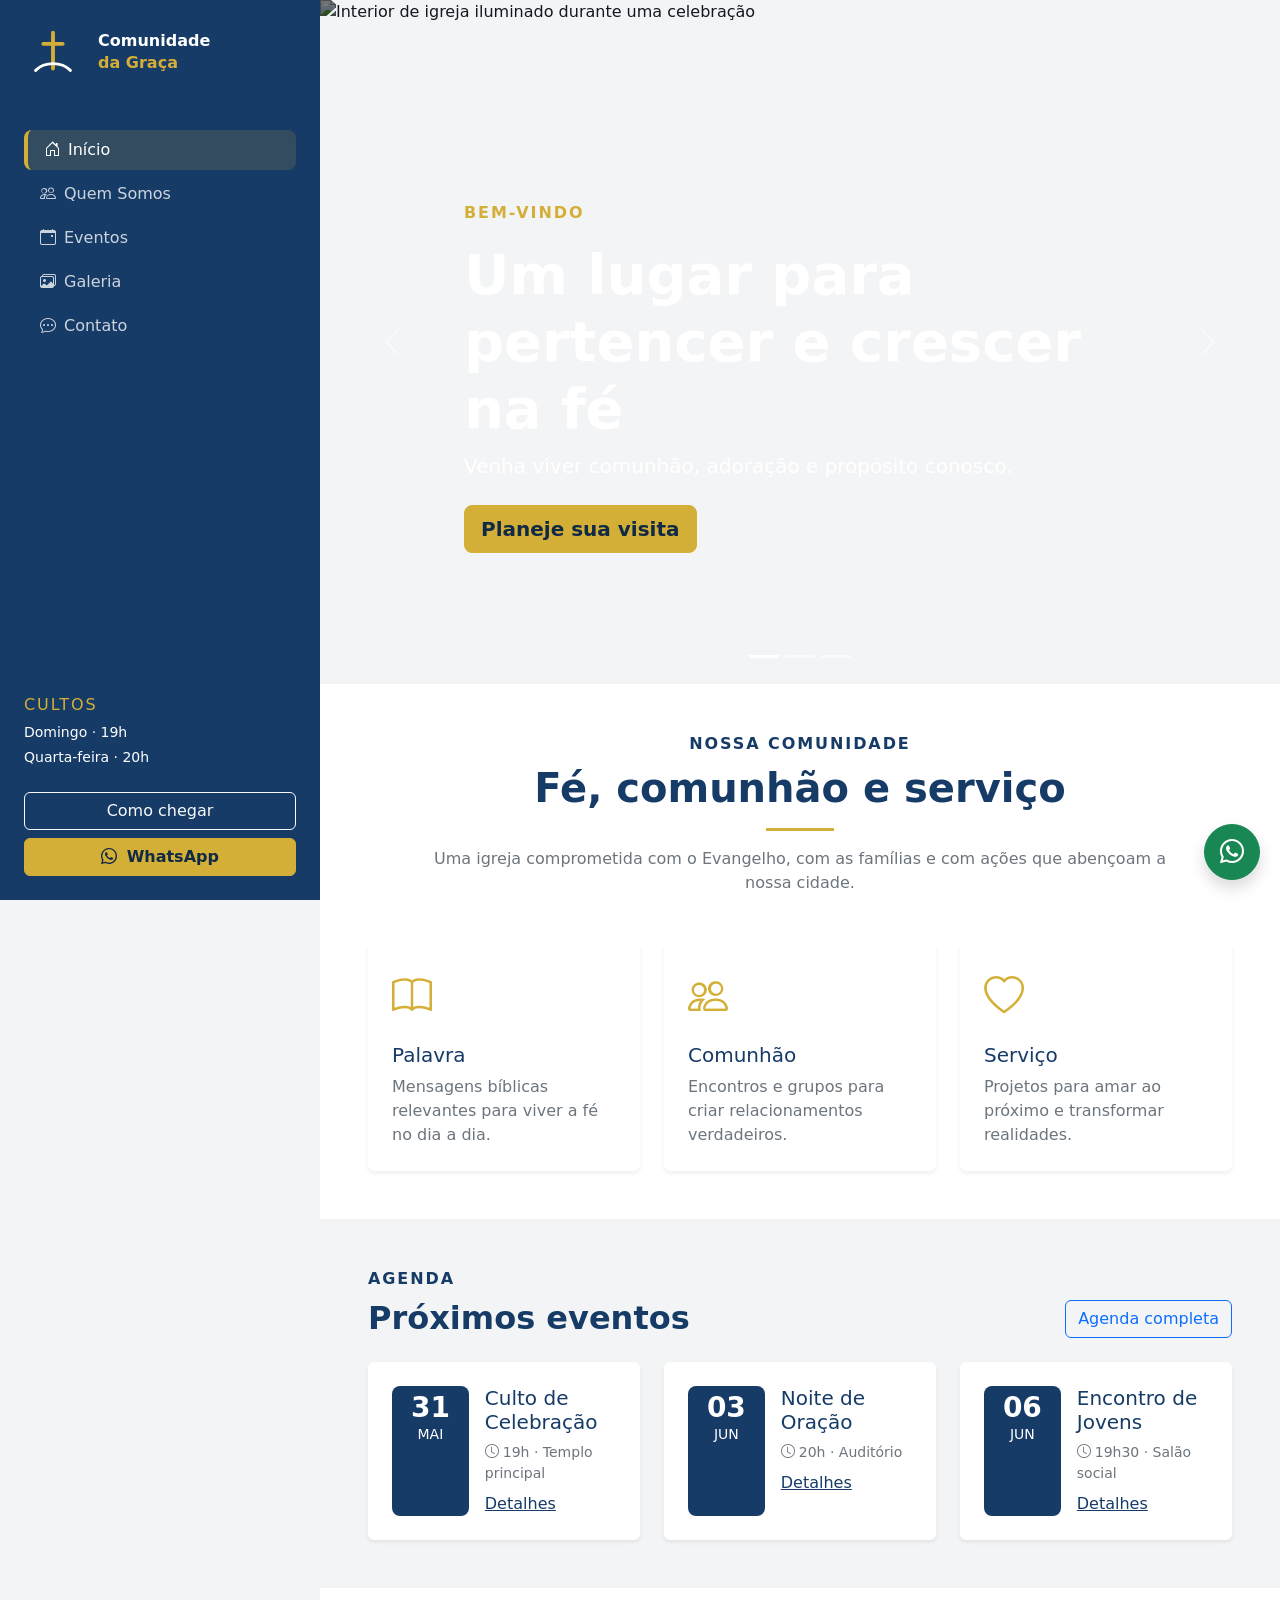
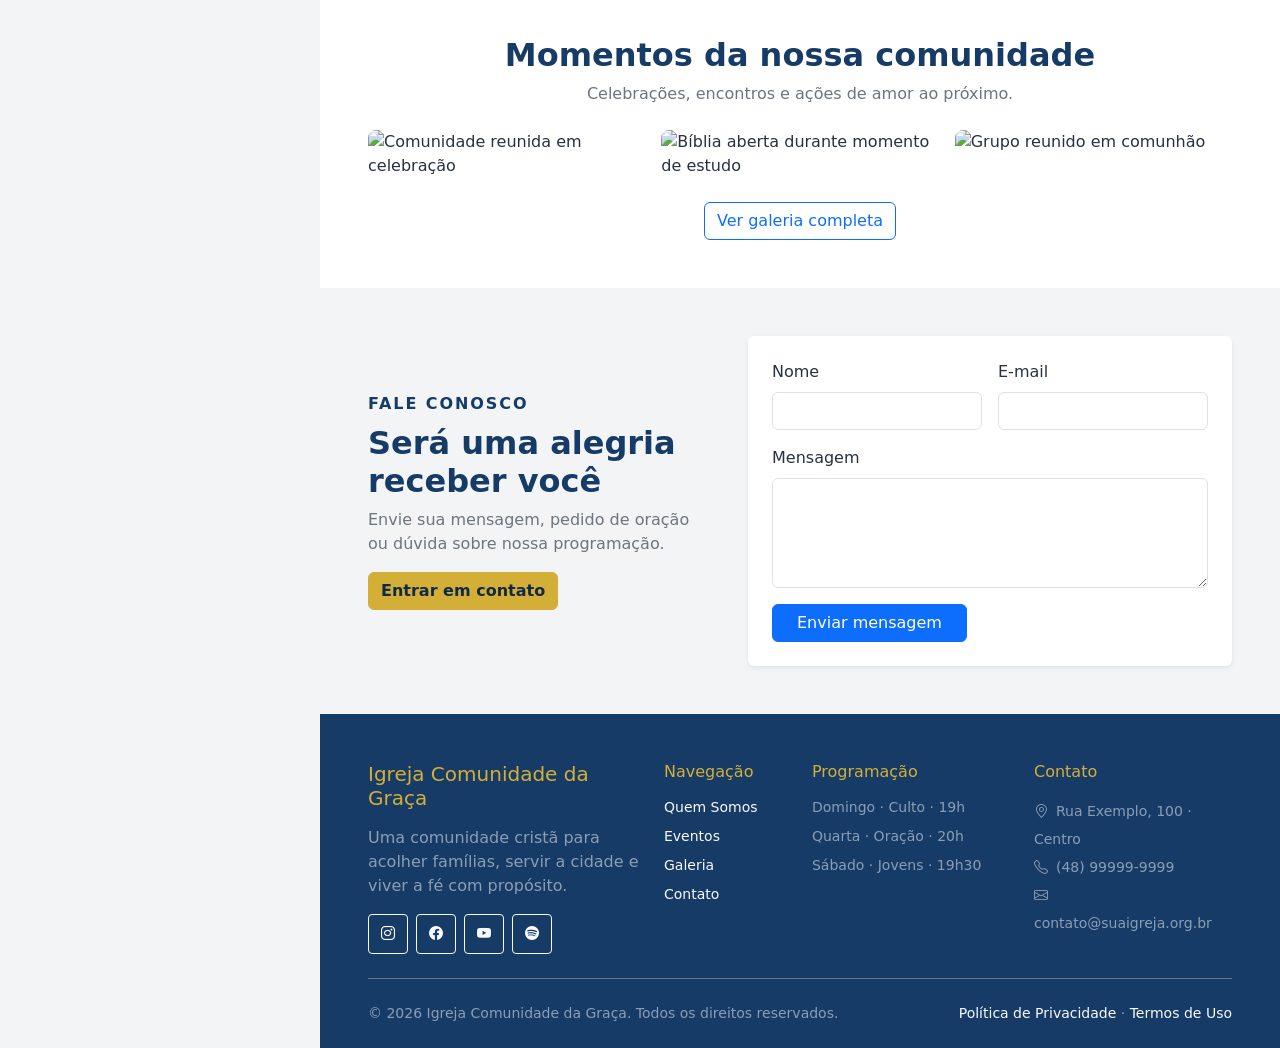
==== index.html @ 5cb47e73 "Primeira versão do site" ====
<!doctype html>
<!doctype html>

<html lang="pt-BR">
  <head>
    <meta charset="utf-8" />
    <meta content="width=device-width, initial-scale=1" name="viewport" />
    <title>
      Igreja Comunidade da Graça | Fé, comunhão e propósito em Imbituba
    </title>
    <meta
      content="Conheça a Igreja Comunidade da Graça em Imbituba: cultos, eventos, ministérios, galeria e contato. Venha fazer parte desta comunidade."
      name="description"
    />
    <meta content="index, follow, max-image-preview:large" name="robots" />
    <meta content="#163b67" name="theme-color" />
    <link href="https://www.suaigreja.org.br/" rel="canonical" />
    <link href="assets/img/logo.svg" rel="icon" type="image/svg+xml" />
    <meta content="pt_BR" property="og:locale" />
    <meta content="website" property="og:type" />
    <meta content="Igreja Comunidade da Graça" property="og:site_name" />
    <meta
      content="Igreja Comunidade da Graça | Fé, comunhão e propósito em Imbituba"
      property="og:title"
    />
    <meta
      content="Conheça a Igreja Comunidade da Graça em Imbituba: cultos, eventos, ministérios, galeria e contato. Venha fazer parte desta comunidade."
      property="og:description"
    />
    <meta content="https://www.suaigreja.org.br/" property="og:url" />
    <meta
      content="https://www.suaigreja.org.br/assets/img/og-image.jpg"
      property="og:image"
    />
    <meta content="summary_large_image" name="twitter:card" />
    <meta
      content="Igreja Comunidade da Graça | Fé, comunhão e propósito em Imbituba"
      name="twitter:title"
    />
    <meta
      content="Conheça a Igreja Comunidade da Graça em Imbituba: cultos, eventos, ministérios, galeria e contato. Venha fazer parte desta comunidade."
      name="twitter:description"
    />
    <meta
      content="https://www.suaigreja.org.br/assets/img/og-image.jpg"
      name="twitter:image"
    />
    <link
      crossorigin="anonymous"
      href="https://cdn.jsdelivr.net/npm/bootstrap@5.3.8/dist/css/bootstrap.min.css"
      integrity="sha384-sRIl4kxILFvY47J16cr9ZwB07vP4J8+LH7qKQnuqkuIAvNWLzeN8tE5YBujZqJLB"
      rel="stylesheet"
    />
    <link
      href="https://cdn.jsdelivr.net/npm/bootstrap-icons@1.13.1/font/bootstrap-icons.min.css"
      rel="stylesheet"
    />
    <link href="assets/css/styles.css" rel="stylesheet" />
    <script type="application/ld+json">
      {
        "@context": "https://schema.org",
        "@graph": [
          {
            "@type": "Church",
            "@id": "https://www.suaigreja.org.br/#church",
            "name": "Igreja Comunidade da Graça",
            "url": "https://www.suaigreja.org.br/",
            "logo": "https://www.suaigreja.org.br/assets/img/logo.svg",
            "telephone": "+55-48-99999-9999",
            "email": "contato@suaigreja.org.br",
            "address": {
              "@type": "PostalAddress",
              "streetAddress": "Rua Exemplo, 100",
              "addressLocality": "Imbituba",
              "addressRegion": "SC",
              "addressCountry": "BR"
            },
            "sameAs": [
              "https://www.instagram.com/suaigreja",
              "https://www.facebook.com/suaigreja",
              "https://www.youtube.com/@suaigreja"
            ]
          },
          {
            "@type": "Event",
            "name": "Culto de Celebração",
            "startDate": "2026-05-31T19:00:00-03:00",
            "eventAttendanceMode": "https://schema.org/OfflineEventAttendanceMode",
            "eventStatus": "https://schema.org/EventScheduled",
            "location": {
              "@type": "Place",
              "name": "Igreja Comunidade da Graça",
              "address": "Rua Exemplo, 100, Imbituba - SC"
            },
            "organizer": {
              "@id": "https://www.suaigreja.org.br/#church"
            }
          }
        ]
      }
    </script>
  </head>
  <body>
    <a
      class="visually-hidden-focusable btn btn-gold position-absolute top-0 start-0 m-2 z-3"
      href="#conteudo-principal"
      >Pular para o conteúdo</a
    >
    <header class="d-lg-none sticky-top bg-brand shadow-sm">
      <nav
        aria-label="Navegação principal mobile"
        class="navbar navbar-dark px-3"
      >
        <a
          class="navbar-brand d-flex align-items-center gap-2"
          href="index.html"
        >
          <img alt="" height="42" src="assets/img/logo.svg" width="42" />
          <span class="fs-6 fw-semibold">Igreja Comunidade da Graça</span>
        </a>
        <button
          aria-controls="menuMobile"
          aria-label="Abrir menu principal"
          class="navbar-toggler"
          data-bs-target="#menuMobile"
          data-bs-toggle="offcanvas"
          type="button"
        >
          <span class="navbar-toggler-icon"></span>
        </button>
      </nav>
      <div
        aria-labelledby="menuMobileLabel"
        class="offcanvas offcanvas-start text-bg-dark"
        id="menuMobile"
        tabindex="-1"
      >
        <header class="offcanvas-header border-bottom border-secondary">
          <h2 class="offcanvas-title fs-5" id="menuMobileLabel">
            Igreja Comunidade da Graça
          </h2>
          <button
            aria-label="Fechar menu"
            class="btn-close btn-close-white"
            data-bs-dismiss="offcanvas"
            type="button"
          ></button>
        </header>
        <nav aria-label="Menu mobile" class="offcanvas-body">
          <ul class="nav flex-column gap-1">
            <li class="nav-item">
              <a
                aria-current="page"
                class="nav-link sidebar-link rounded-3 px-3 py-2 active"
                href="index.html"
              >
                <i aria-hidden="true" class="bi bi-house-door me-2"></i>Início
              </a>
            </li>
            <li class="nav-item">
              <a
                class="nav-link sidebar-link rounded-3 px-3 py-2"
                href="quem-somos.html"
              >
                <i aria-hidden="true" class="bi bi-people me-2"></i>Quem Somos
              </a>
            </li>
            <li class="nav-item">
              <a
                class="nav-link sidebar-link rounded-3 px-3 py-2"
                href="eventos.html"
              >
                <i aria-hidden="true" class="bi bi-calendar-event me-2"></i
                >Eventos
              </a>
            </li>
            <li class="nav-item">
              <a
                class="nav-link sidebar-link rounded-3 px-3 py-2"
                href="galeria.html"
              >
                <i aria-hidden="true" class="bi bi-images me-2"></i>Galeria
              </a>
            </li>
            <li class="nav-item">
              <a
                class="nav-link sidebar-link rounded-3 px-3 py-2"
                href="contato.html"
              >
                <i aria-hidden="true" class="bi bi-chat-dots me-2"></i>Contato
              </a>
            </li>
          </ul>
          <hr class="border-secondary my-4" />
          <a class="btn btn-gold w-100" href="contato.html#pedido-oracao"
            >Pedido de oração</a
          >
        </nav>
      </div>
    </header>
    <div class="container-fluid p-0">
      <div class="row g-0">
        <aside
          aria-label="Navegação e informações da igreja"
          class="col-lg-3 d-none d-lg-flex sidebar bg-brand text-white min-vh-100 sticky-top flex-column p-4"
        >
          <a
            aria-label="Igreja Comunidade da Graça - página inicial"
            class="d-flex align-items-center gap-3 text-white text-decoration-none mb-5"
            href="index.html"
          >
            <img alt="" height="58" src="assets/img/logo.svg" width="58" />
            <span>
              <strong class="d-block lh-sm">Comunidade</strong>
              <span class="text-gold fw-semibold">da Graça</span>
            </span>
          </a>
          <nav aria-label="Navegação principal">
            <ul class="nav flex-column gap-1">
              <li class="nav-item">
                <a
                  aria-current="page"
                  class="nav-link sidebar-link rounded-3 px-3 py-2 active"
                  href="index.html"
                >
                  <i aria-hidden="true" class="bi bi-house-door me-2"></i>Início
                </a>
              </li>
              <li class="nav-item">
                <a
                  class="nav-link sidebar-link rounded-3 px-3 py-2"
                  href="quem-somos.html"
                >
                  <i aria-hidden="true" class="bi bi-people me-2"></i>Quem Somos
                </a>
              </li>
              <li class="nav-item">
                <a
                  class="nav-link sidebar-link rounded-3 px-3 py-2"
                  href="eventos.html"
                >
                  <i aria-hidden="true" class="bi bi-calendar-event me-2"></i
                  >Eventos
                </a>
              </li>
              <li class="nav-item">
                <a
                  class="nav-link sidebar-link rounded-3 px-3 py-2"
                  href="galeria.html"
                >
                  <i aria-hidden="true" class="bi bi-images me-2"></i>Galeria
                </a>
              </li>
              <li class="nav-item">
                <a
                  class="nav-link sidebar-link rounded-3 px-3 py-2"
                  href="contato.html"
                >
                  <i aria-hidden="true" class="bi bi-chat-dots me-2"></i>Contato
                </a>
              </li>
            </ul>
          </nav>
          <section aria-labelledby="cultos-aside" class="mt-auto pt-5">
            <h2
              class="fs-6 text-uppercase text-gold letter-spacing"
              id="cultos-aside"
            >
              Cultos
            </h2>
            <p class="small mb-1">Domingo · 19h</p>
            <p class="small mb-4">Quarta-feira · 20h</p>
            <a class="btn btn-outline-light w-100 mb-2" href="contato.html"
              >Como chegar</a
            >
            <a
              class="btn btn-gold w-100"
              href="https://wa.me/5548999999999"
              rel="noopener noreferrer"
              target="_blank"
            >
              <i aria-hidden="true" class="bi bi-whatsapp me-1"></i> WhatsApp
            </a>
          </section>
        </aside>
        <main
          class="col-12 col-lg-9 d-flex flex-column min-vh-100"
          id="conteudo-principal"
        >
          <section aria-label="Destaques da igreja">
            <div
              class="carousel slide carousel-fade"
              data-bs-ride="carousel"
              id="carouselInicio"
            >
              <div class="carousel-indicators">
                <button
                  aria-current="true"
                  aria-label="Mensagem de boas-vindas"
                  class="active"
                  data-bs-slide-to="0"
                  data-bs-target="#carouselInicio"
                  type="button"
                ></button>
                <button
                  aria-label="Cultos e encontros"
                  data-bs-slide-to="1"
                  data-bs-target="#carouselInicio"
                  type="button"
                ></button>
                <button
                  aria-label="Servir e participar"
                  data-bs-slide-to="2"
                  data-bs-target="#carouselInicio"
                  type="button"
                ></button>
              </div>
              <div class="carousel-inner">
                <article class="carousel-item active">
                  <img
                    alt="Interior de igreja iluminado durante uma celebração"
                    class="d-block w-100 hero-slide"
                    src="https://images.unsplash.com/photo-1507692049790-de58290a4334?auto=format&amp;fit=crop&amp;w=1700&amp;q=80"
                  />
                  <div
                    class="carousel-caption text-start top-50 translate-middle-y bottom-auto hero-caption"
                  >
                    <p
                      class="text-gold text-uppercase fw-semibold letter-spacing mb-3"
                    >
                      Bem-vindo
                    </p>
                    <h1 class="display-4 fw-bold">
                      Um lugar para pertencer e crescer na fé
                    </h1>
                    <p class="lead d-none d-sm-block">
                      Venha viver comunhão, adoração e propósito conosco.
                    </p>
                    <a class="btn btn-gold btn-lg mt-2" href="contato.html"
                      >Planeje sua visita</a
                    >
                  </div>
                </article>
                <article class="carousel-item">
                  <img
                    alt="Pessoas reunidas em momento de adoração"
                    class="d-block w-100 hero-slide"
                    src="https://images.unsplash.com/photo-1438232992991-995b7058bbb3?auto=format&amp;fit=crop&amp;w=1700&amp;q=80"
                  />
                  <div
                    class="carousel-caption text-start top-50 translate-middle-y bottom-auto hero-caption"
                  >
                    <p
                      class="text-gold text-uppercase fw-semibold letter-spacing mb-3"
                    >
                      Culto de domingo
                    </p>
                    <h2 class="display-5 fw-bold">Domingos às 19h</h2>
                    <p class="lead d-none d-sm-block">
                      Uma celebração preparada para toda a família.
                    </p>
                    <a class="btn btn-gold btn-lg mt-2" href="eventos.html"
                      >Ver programação</a
                    >
                  </div>
                </article>
                <article class="carousel-item">
                  <img
                    alt="Pessoas em comunhão ao pôr do sol"
                    class="d-block w-100 hero-slide"
                    src="https://images.unsplash.com/photo-1490730141103-6cac27aaab94?auto=format&amp;fit=crop&amp;w=1700&amp;q=80"
                  />
                  <div
                    class="carousel-caption text-start top-50 translate-middle-y bottom-auto hero-caption"
                  >
                    <p
                      class="text-gold text-uppercase fw-semibold letter-spacing mb-3"
                    >
                      Conecte-se
                    </p>
                    <h2 class="display-5 fw-bold">Há espaço para você aqui</h2>
                    <p class="lead d-none d-sm-block">
                      Conheça ministérios, grupos e formas de servir.
                    </p>
                    <a class="btn btn-gold btn-lg mt-2" href="quem-somos.html"
                      >Conheça a igreja</a
                    >
                  </div>
                </article>
              </div>
              <button
                aria-label="Slide anterior"
                class="carousel-control-prev"
                data-bs-slide="prev"
                data-bs-target="#carouselInicio"
                type="button"
              >
                <span
                  aria-hidden="true"
                  class="carousel-control-prev-icon"
                ></span>
              </button>
              <button
                aria-label="Próximo slide"
                class="carousel-control-next"
                data-bs-slide="next"
                data-bs-target="#carouselInicio"
                type="button"
              >
                <span
                  aria-hidden="true"
                  class="carousel-control-next-icon"
                ></span>
              </button>
            </div>
          </section>
          <section
            aria-labelledby="acolhimento"
            class="bg-white py-5 px-4 px-md-5"
          >
            <header class="text-center mx-auto mb-5" style="max-width: 46rem">
              <p
                class="text-uppercase text-brand fw-semibold letter-spacing mb-2"
              >
                Nossa comunidade
              </p>
              <h2 class="display-6 fw-bold text-brand" id="acolhimento">
                Fé, comunhão e serviço
              </h2>
              <span
                aria-hidden="true"
                class="gold-rule d-block mx-auto my-3"
              ></span>
              <p class="text-secondary">
                Uma igreja comprometida com o Evangelho, com as famílias e com
                ações que abençoam a nossa cidade.
              </p>
            </header>
            <div class="row g-4">
              <article class="col-md-4">
                <div class="card h-100 border-0 shadow-sm hover-lift">
                  <div class="card-body p-4">
                    <i aria-hidden="true" class="bi bi-book text-gold fs-1"></i>
                    <h3 class="h5 text-brand mt-3">Palavra</h3>
                    <p class="text-secondary mb-0">
                      Mensagens bíblicas relevantes para viver a fé no dia a
                      dia.
                    </p>
                  </div>
                </div>
              </article>
              <article class="col-md-4">
                <div class="card h-100 border-0 shadow-sm hover-lift">
                  <div class="card-body p-4">
                    <i
                      aria-hidden="true"
                      class="bi bi-people text-gold fs-1"
                    ></i>
                    <h3 class="h5 text-brand mt-3">Comunhão</h3>
                    <p class="text-secondary mb-0">
                      Encontros e grupos para criar relacionamentos verdadeiros.
                    </p>
                  </div>
                </div>
              </article>
              <article class="col-md-4">
                <div class="card h-100 border-0 shadow-sm hover-lift">
                  <div class="card-body p-4">
                    <i
                      aria-hidden="true"
                      class="bi bi-heart text-gold fs-1"
                    ></i>
                    <h3 class="h5 text-brand mt-3">Serviço</h3>
                    <p class="text-secondary mb-0">
                      Projetos para amar ao próximo e transformar realidades.
                    </p>
                  </div>
                </div>
              </article>
            </div>
          </section>
          <section
            aria-labelledby="proximos-eventos"
            class="bg-soft py-5 px-4 px-md-5"
          >
            <header
              class="d-md-flex justify-content-between align-items-end mb-4"
            >
              <section aria-labelledby="proximos-eventos">
                <p
                  class="text-uppercase text-brand fw-semibold letter-spacing mb-2"
                >
                  Agenda
                </p>
                <h2 class="fw-bold text-brand mb-0" id="proximos-eventos">
                  Próximos eventos
                </h2>
              </section>
              <a
                class="btn btn-outline-primary mt-3 mt-md-0"
                href="eventos.html"
                >Agenda completa</a
              >
            </header>
            <div class="row g-4">
              <article class="col-xl-4">
                <div class="card border-0 shadow-sm h-100">
                  <div class="card-body d-flex gap-3 p-4">
                    <time
                      class="event-date text-center rounded-3 bg-brand text-white p-2"
                      datetime="2026-05-31"
                      ><strong class="d-block fs-3 lh-1">31</strong
                      ><span class="small">MAI</span></time
                    >
                    <div>
                      <h3 class="h5 text-brand">Culto de Celebração</h3>
                      <p class="text-secondary small mb-2">
                        <i class="bi bi-clock me-1"></i>19h · Templo principal
                      </p>
                      <a class="link-primary" href="eventos.html">Detalhes</a>
                    </div>
                  </div>
                </div>
              </article>
              <article class="col-xl-4">
                <div class="card border-0 shadow-sm h-100">
                  <div class="card-body d-flex gap-3 p-4">
                    <time
                      class="event-date text-center rounded-3 bg-brand text-white p-2"
                      datetime="2026-06-03"
                      ><strong class="d-block fs-3 lh-1">03</strong
                      ><span class="small">JUN</span></time
                    >
                    <div>
                      <h3 class="h5 text-brand">Noite de Oração</h3>
                      <p class="text-secondary small mb-2">
                        <i class="bi bi-clock me-1"></i>20h · Auditório
                      </p>
                      <a class="link-primary" href="eventos.html">Detalhes</a>
                    </div>
                  </div>
                </div>
              </article>
              <article class="col-xl-4">
                <div class="card border-0 shadow-sm h-100">
                  <div class="card-body d-flex gap-3 p-4">
                    <time
                      class="event-date text-center rounded-3 bg-brand text-white p-2"
                      datetime="2026-06-06"
                      ><strong class="d-block fs-3 lh-1">06</strong
                      ><span class="small">JUN</span></time
                    >
                    <div>
                      <h3 class="h5 text-brand">Encontro de Jovens</h3>
                      <p class="text-secondary small mb-2">
                        <i class="bi bi-clock me-1"></i>19h30 · Salão social
                      </p>
                      <a class="link-primary" href="eventos.html">Detalhes</a>
                    </div>
                  </div>
                </div>
              </article>
            </div>
          </section>
          <section
            aria-labelledby="galeria-home"
            class="bg-white py-5 px-4 px-md-5"
          >
            <header class="text-center mb-4">
              <h2 class="fw-bold text-brand" id="galeria-home">
                Momentos da nossa comunidade
              </h2>
              <p class="text-secondary">
                Celebrações, encontros e ações de amor ao próximo.
              </p>
            </header>
            <div class="row g-3 mb-4">
              <figure class="col-md-4 mb-0">
                <img
                  alt="Comunidade reunida em celebração"
                  class="img-fluid rounded-3 gallery-image w-100"
                  loading="lazy"
                  src="https://images.unsplash.com/photo-1438232992991-995b7058bbb3?auto=format&amp;fit=crop&amp;w=800&amp;q=80"
                />
              </figure>
              <figure class="col-md-4 mb-0">
                <img
                  alt="Bíblia aberta durante momento de estudo"
                  class="img-fluid rounded-3 gallery-image w-100"
                  loading="lazy"
                  src="https://images.unsplash.com/photo-1504052434569-70ad5836ab65?auto=format&amp;fit=crop&amp;w=800&amp;q=80"
                />
              </figure>
              <figure class="col-md-4 mb-0">
                <img
                  alt="Grupo reunido em comunhão"
                  class="img-fluid rounded-3 gallery-image w-100"
                  loading="lazy"
                  src="https://images.unsplash.com/photo-1529070538774-1843cb3265df?auto=format&amp;fit=crop&amp;w=800&amp;q=80"
                />
              </figure>
            </div>
            <p class="text-center mb-0">
              <a class="btn btn-outline-primary" href="galeria.html"
                >Ver galeria completa</a
              >
            </p>
          </section>
          <section
            aria-labelledby="contato-home"
            class="bg-soft py-5 px-4 px-md-5"
          >
            <div class="row align-items-center g-5">
              <div class="col-lg-5">
                <p
                  class="text-uppercase text-brand fw-semibold letter-spacing mb-2"
                >
                  Fale conosco
                </p>
                <h2 class="fw-bold text-brand" id="contato-home">
                  Será uma alegria receber você
                </h2>
                <p class="text-secondary">
                  Envie sua mensagem, pedido de oração ou dúvida sobre nossa
                  programação.
                </p>
                <a class="btn btn-gold" href="contato.html"
                  >Entrar em contato</a
                >
              </div>
              <div class="col-lg-7">
                <form
                  action="#"
                  aria-label="Formulário rápido de contato"
                  class="card border-0 shadow-sm p-4 needs-validation"
                  method="post"
                  novalidate=""
                >
                  <div class="row g-3">
                    <p class="col-md-6 mb-0">
                      <label class="form-label" for="nome-home">Nome</label
                      ><input
                        class="form-control"
                        id="nome-home"
                        name="nome"
                        required=""
                        type="text"
                      /><span class="invalid-feedback">Informe seu nome.</span>
                    </p>
                    <p class="col-md-6 mb-0">
                      <label class="form-label" for="email-home">E-mail</label
                      ><input
                        class="form-control"
                        id="email-home"
                        name="email"
                        required=""
                        type="email"
                      /><span class="invalid-feedback"
                        >Informe um e-mail válido.</span
                      >
                    </p>
                    <p class="col-12 mb-0">
                      <label class="form-label" for="mensagem-home"
                        >Mensagem</label
                      ><textarea
                        class="form-control"
                        id="mensagem-home"
                        name="mensagem"
                        required=""
                        rows="4"
                      ></textarea
                      ><span class="invalid-feedback"
                        >Escreva sua mensagem.</span
                      >
                    </p>
                    <p class="col-12 mb-0">
                      <button class="btn btn-primary px-4" type="submit">
                        Enviar mensagem
                      </button>
                    </p>
                  </div>
                </form>
              </div>
            </div>
          </section>
          <footer class="bg-brand text-white pt-5 pb-4 mt-auto">
            <div
              aria-label="Rodapé institucional"
              class="container-fluid px-4 px-md-5"
            >
              <div class="row g-4 pb-4">
                <div aria-labelledby="footer-brand" class="col-md-6 col-xl-4">
                  <h2 class="h5 text-gold mb-3" id="footer-brand">
                    Igreja Comunidade da Graça
                  </h2>
                  <p class="text-white-50">
                    Uma comunidade cristã para acolher famílias, servir a cidade
                    e viver a fé com propósito.
                  </p>
                  <nav aria-label="Redes sociais" class="d-flex gap-2">
                    <a
                      aria-label="Instagram"
                      class="btn btn-outline-light btn-sm social-link"
                      href="#"
                      ><i class="bi bi-instagram"></i
                    ></a>
                    <a
                      aria-label="Facebook"
                      class="btn btn-outline-light btn-sm social-link"
                      href="#"
                      ><i class="bi bi-facebook"></i
                    ></a>
                    <a
                      aria-label="YouTube"
                      class="btn btn-outline-light btn-sm social-link"
                      href="#"
                      ><i class="bi bi-youtube"></i
                    ></a>
                    <a
                      aria-label="Spotify"
                      class="btn btn-outline-light btn-sm social-link"
                      href="#"
                      ><i class="bi bi-spotify"></i
                    ></a>
                  </nav>
                </div>
                <nav
                  aria-labelledby="footer-links"
                  class="col-6 col-md-3 col-xl-2"
                >
                  <h2 class="h6 text-gold mb-3" id="footer-links">Navegação</h2>
                  <ul class="list-unstyled small d-grid gap-2">
                    <li>
                      <a
                        class="link-light link-opacity-75-hover text-decoration-none"
                        href="quem-somos.html"
                        >Quem Somos</a
                      >
                    </li>
                    <li>
                      <a
                        class="link-light link-opacity-75-hover text-decoration-none"
                        href="eventos.html"
                        >Eventos</a
                      >
                    </li>
                    <li>
                      <a
                        class="link-light link-opacity-75-hover text-decoration-none"
                        href="galeria.html"
                        >Galeria</a
                      >
                    </li>
                    <li>
                      <a
                        class="link-light link-opacity-75-hover text-decoration-none"
                        href="contato.html"
                        >Contato</a
                      >
                    </li>
                  </ul>
                </nav>
                <div
                  aria-labelledby="footer-cultos"
                  class="col-6 col-md-3 col-xl-3"
                >
                  <h2 class="h6 text-gold mb-3" id="footer-cultos">
                    Programação
                  </h2>
                  <ul class="list-unstyled text-white-50 small d-grid gap-2">
                    <li>Domingo · Culto · 19h</li>
                    <li>Quarta · Oração · 20h</li>
                    <li>Sábado · Jovens · 19h30</li>
                  </ul>
                </div>
                <div aria-labelledby="footer-contact" class="col-xl-3">
                  <h2 class="h6 text-gold mb-3" id="footer-contact">Contato</h2>
                  <address class="text-white-50 small lh-lg mb-3">
                    <i aria-hidden="true" class="bi bi-geo-alt me-2"></i>Rua
                    Exemplo, 100 · Centro<br />
                    <i aria-hidden="true" class="bi bi-telephone me-2"></i>(48)
                    99999-9999<br />
                    <i aria-hidden="true" class="bi bi-envelope me-2"></i
                    >contato@suaigreja.org.br
                  </address>
                </div>
              </div>
              <div
                class="border-top border-secondary pt-4 d-md-flex justify-content-between align-items-center small text-white-50"
              >
                <p class="mb-2 mb-md-0">
                  © <span data-current-year=""></span> Igreja Comunidade da
                  Graça. Todos os direitos reservados.
                </p>
                <p class="mb-0">
                  <a
                    class="link-light link-opacity-75-hover text-decoration-none"
                    href="#"
                    >Política de Privacidade</a
                  >
                  ·
                  <a
                    class="link-light link-opacity-75-hover text-decoration-none"
                    href="#"
                    >Termos de Uso</a
                  >
                </p>
              </div>
            </div>
          </footer>
          <a
            aria-label="Falar conosco pelo WhatsApp"
            class="btn btn-success rounded-circle whatsapp-float shadow d-flex align-items-center justify-content-center"
            href="https://wa.me/5548999999999?text=Olá%2C%20gostaria%20de%20conhecer%20a%20igreja."
            rel="noopener noreferrer"
            target="_blank"
          >
            <i aria-hidden="true" class="bi bi-whatsapp fs-4"></i>
          </a>
        </main>
      </div>
    </div>
    <script
      crossorigin="anonymous"
      integrity="sha384-FKyoEForCGlyvwx9Hj09JcYn3nv7wiPVlz7YYwJrWVcXK/BmnVDxM+D2scQbITxI"
      src="https://cdn.jsdelivr.net/npm/bootstrap@5.3.8/dist/js/bootstrap.bundle.min.js"
    ></script>
    <script src="assets/js/main.js"></script>
  </body>
</html>
---- assets/css/styles.css ----
/* Tema visual: somente complementos necessários ao Design System do Bootstrap */
:root {
  --brand-blue: #163b67;
  --brand-blue-dark: #102945;
  --brand-gold: #d4af37;
  --brand-gold-dark: #b79322;
  --brand-gray: #f3f4f6;
  --bs-primary: var(--brand-blue);
  --bs-primary-rgb: 22, 59, 103;
  --bs-warning: var(--brand-gold);
  --bs-warning-rgb: 212, 175, 55;
  --bs-body-color: #273142;
  --bs-body-bg: #fff;
}

body { background-color: var(--brand-gray); }
.bg-brand { background-color: var(--brand-blue) !important; }
.bg-soft { background-color: var(--brand-gray); }
.text-brand { color: var(--brand-blue) !important; }
.text-gold { color: var(--brand-gold) !important; }
.border-gold { border-color: var(--brand-gold) !important; }
.letter-spacing { letter-spacing: .12em; }

.btn-gold {
  --bs-btn-color: var(--brand-blue-dark);
  --bs-btn-bg: var(--brand-gold);
  --bs-btn-border-color: var(--brand-gold);
  --bs-btn-hover-color: #fff;
  --bs-btn-hover-bg: var(--brand-gold-dark);
  --bs-btn-hover-border-color: var(--brand-gold-dark);
  --bs-btn-active-bg: var(--brand-gold-dark);
  --bs-btn-active-border-color: var(--brand-gold-dark);
  font-weight: 600;
}

.sidebar { height: 100vh; overflow-y: auto; }
.sidebar-link { color: rgba(255,255,255,.78); transition: background-color .2s ease, color .2s ease; }
.sidebar-link:hover, .sidebar-link:focus, .sidebar-link.active {
  background-color: rgba(212,175,55,.15);
  color: #fff;
}
.sidebar-link.active { border-left: .25rem solid var(--brand-gold); }

.hero-slide { min-height: min(76vh, 720px); object-fit: cover; filter: brightness(.48); }
.hero-caption { max-width: 46rem; }
.gold-rule { width: 4.25rem; height: .2rem; background-color: var(--brand-gold); }
.page-hero {
  background: linear-gradient(100deg, rgba(16,41,69,.97), rgba(22,59,103,.84)),
    url("https://images.unsplash.com/photo-1507692049790-de58290a4334?auto=format&fit=crop&w=1600&q=80") center/cover;
}
.event-date { min-width: 4.8rem; }
.gallery-image { height: 16rem; object-fit: cover; }
.object-cover { object-fit: cover; }
.hover-lift { transition: transform .2s ease, box-shadow .2s ease; }
.hover-lift:hover { transform: translateY(-.2rem); box-shadow: var(--bs-box-shadow-lg) !important; }
.social-link { width: 2.5rem; height: 2.5rem; display: inline-flex; align-items: center; justify-content: center; }
.whatsapp-float {
  position: fixed;
  right: 1.25rem;
  bottom: 1.25rem;
  width: 3.5rem;
  height: 3.5rem;
  z-index: 1040;
}
.form-control:focus, .form-select:focus {
  border-color: var(--brand-gold);
  box-shadow: 0 0 0 .25rem rgba(212,175,55,.2);
}
@media (min-width: 992px) {
  .content-rounded { border-top-left-radius: 1.5rem; }
}


/* Galeria por eventos e lightbox */
.gallery-trigger {
  background: var(--brand-blue-dark);
  cursor: zoom-in;
}
.gallery-trigger img {
  transition: transform .45s ease, opacity .3s ease;
}
.gallery-trigger:hover img,
.gallery-trigger:focus-visible img {
  transform: scale(1.045);
  opacity: .88;
}
.gallery-trigger:focus-visible {
  outline: .2rem solid var(--brand-gold);
  outline-offset: .18rem;
}
.gallery-feature img { height: 32rem; object-fit: cover; }
.gallery-thumb { min-height: 15.45rem; object-fit: cover; }
.gallery-wide-thumb { min-height: 15.45rem; object-fit: cover; }
.gallery-overlay {
  position: absolute;
  inset: 0;
  background: linear-gradient(0deg, rgba(16, 41, 69, .82), transparent 46%);
}
.gallery-zoom {
  align-items: center;
  background-color: rgba(16, 41, 69, .7);
  border: 1px solid rgba(255, 255, 255, .35);
  border-radius: 50rem;
  bottom: 1rem;
  color: #fff;
  display: inline-flex;
  height: 2.6rem;
  justify-content: center;
  opacity: 0;
  position: absolute;
  right: 1rem;
  transition: opacity .25s ease;
  width: 2.6rem;
}
.gallery-trigger:hover .gallery-zoom,
.gallery-trigger:focus-visible .gallery-zoom { opacity: 1; }
.album-photo img { height: 17rem; object-fit: cover; }
.gallery-modal .modal-content { min-height: min(86vh, 54rem); }
.gallery-lightbox-image {
  max-height: calc(86vh - 10rem);
  max-width: 100%;
  object-fit: contain;
}
.gallery-nav {
  background-color: rgba(255, 255, 255, .12);
  border: 1px solid rgba(255, 255, 255, .22);
  border-radius: 50%;
  color: #fff;
  font-size: 1.35rem;
  height: 3.25rem;
  position: absolute;
  top: 50%;
  transform: translateY(-50%);
  width: 3.25rem;
  z-index: 2;
}
.gallery-nav:hover,
.gallery-nav:focus { background-color: var(--brand-gold); color: var(--brand-blue-dark); }
.gallery-nav-prev { left: 1rem; }
.gallery-nav-next { right: 1rem; }

@media (max-width: 991.98px) {
  .gallery-feature img { height: 23rem; }
  .gallery-thumb,
  .gallery-wide-thumb { min-height: 12rem; height: 12rem !important; }
}
@media (max-width: 575.98px) {
  .gallery-feature img { height: 19rem; }
  .album-photo img { height: 14rem; }
  .gallery-nav { height: 2.75rem; width: 2.75rem; }
  .gallery-nav-prev { left: .5rem; }
  .gallery-nav-next { right: .5rem; }
}
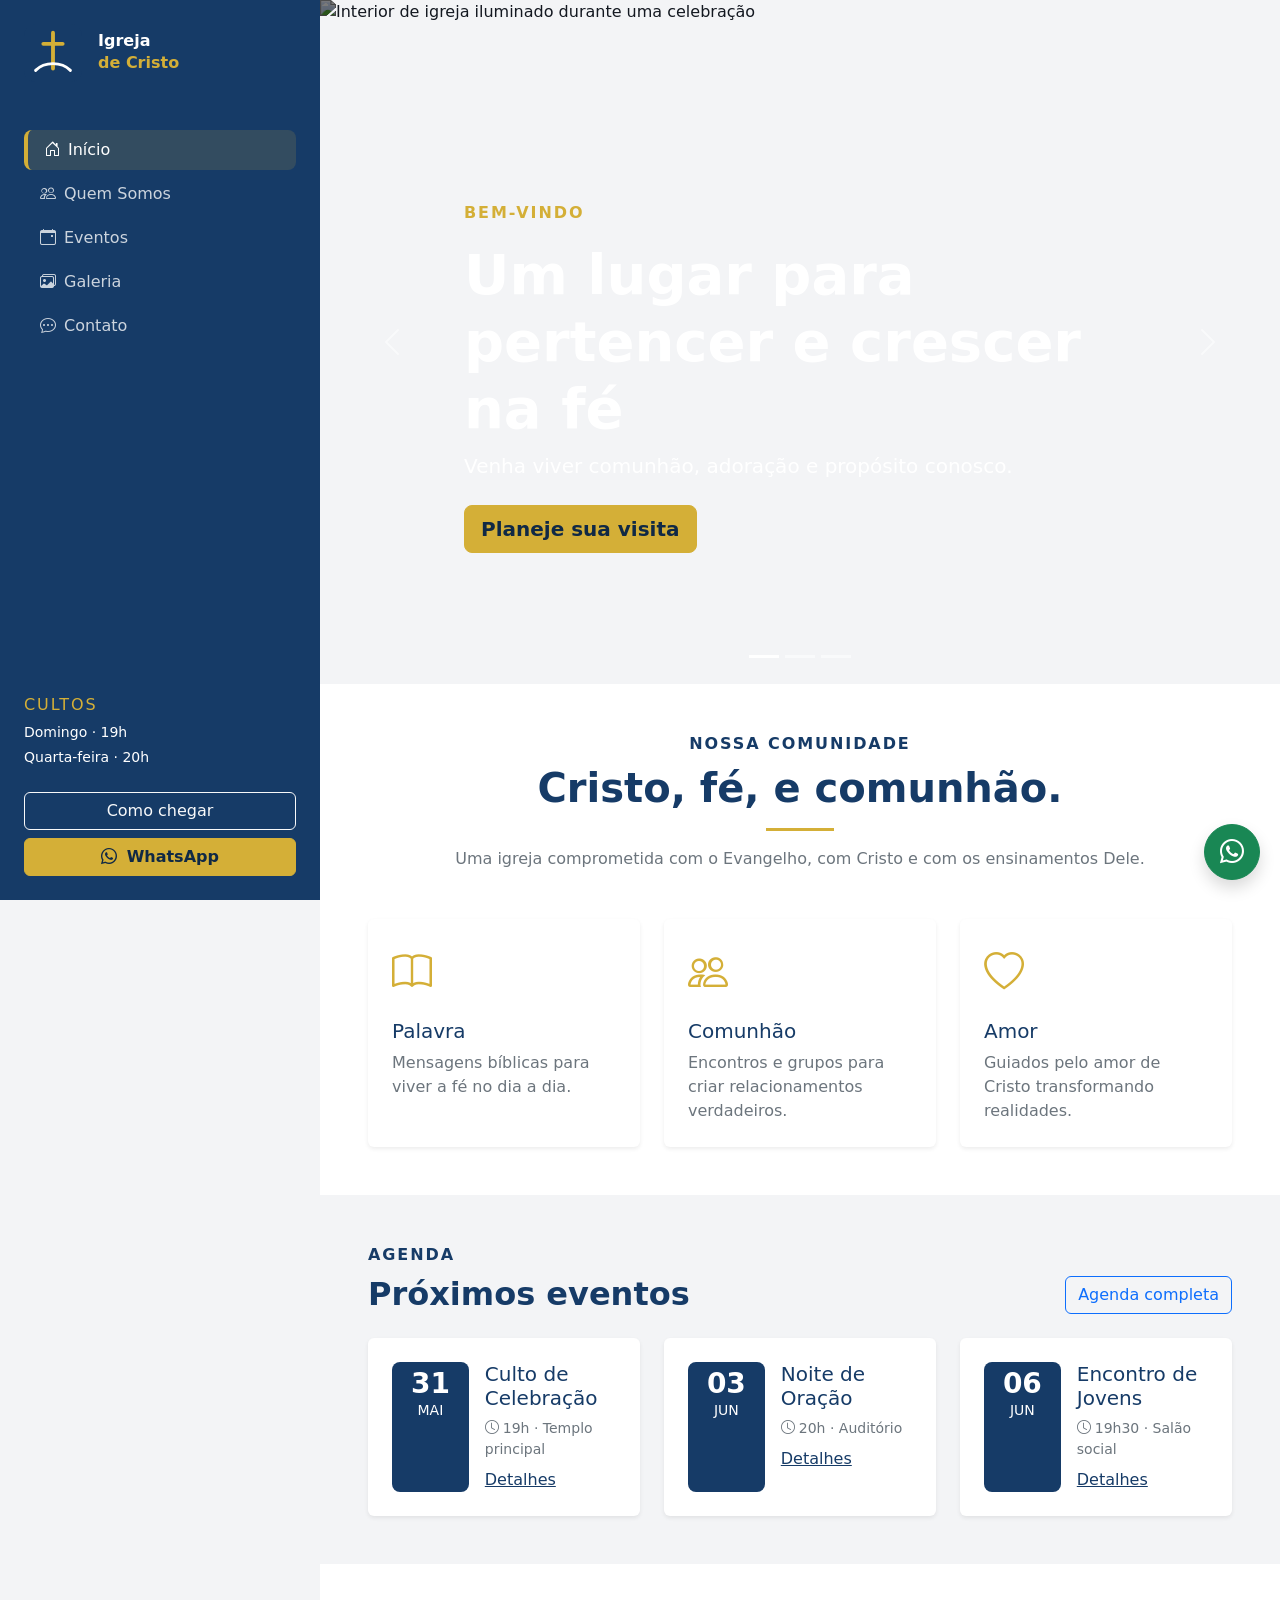
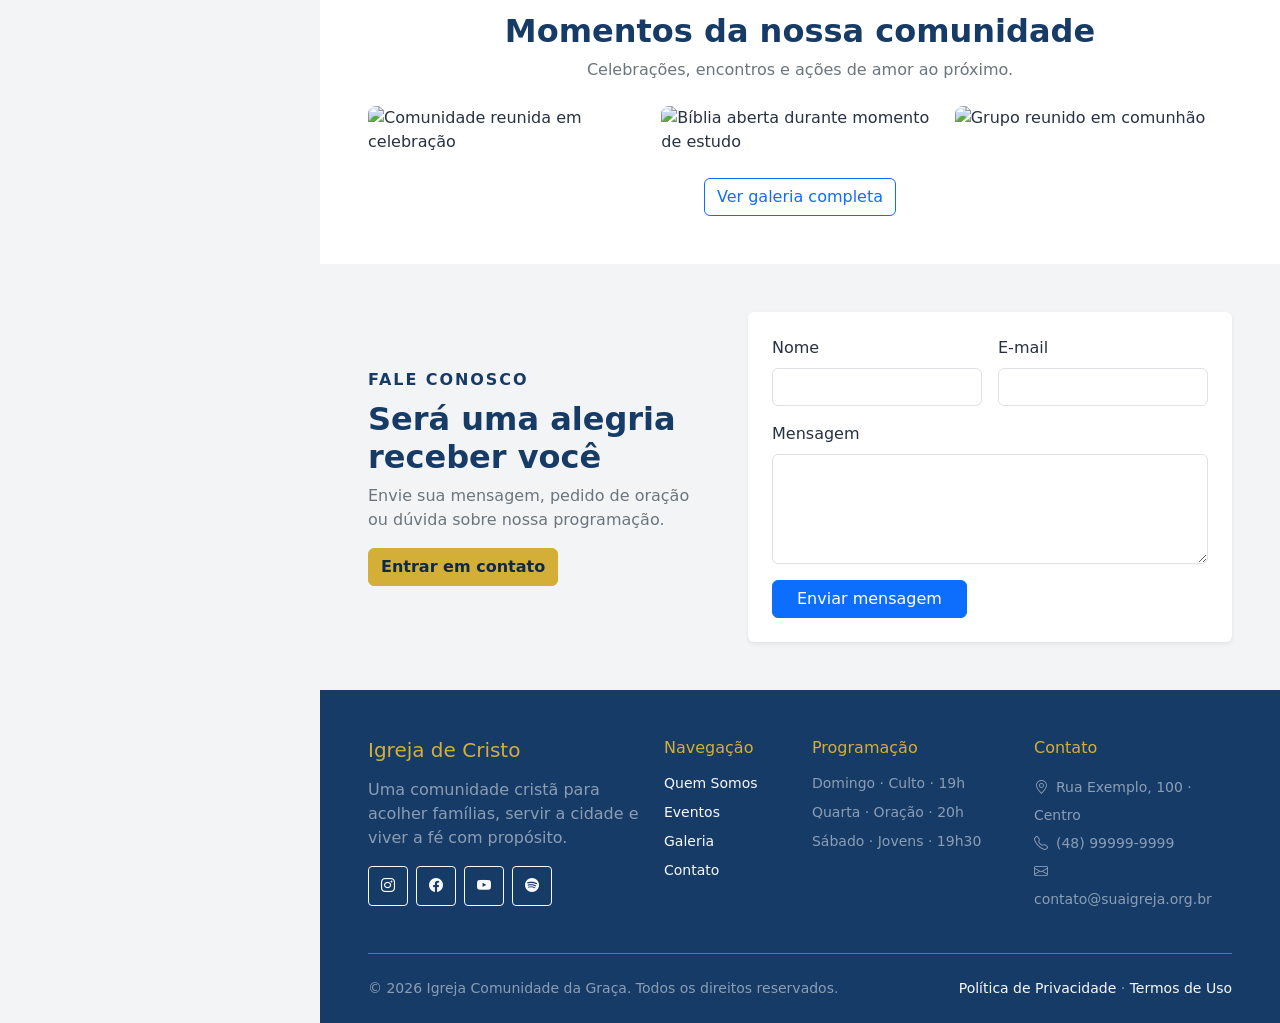
==== commit 3011eda5: "Atualização de conteúdo" ====
--- a/index.html
+++ b/index.html
@@ -5,11 +5,9 @@
   <head>
     <meta charset="utf-8" />
     <meta content="width=device-width, initial-scale=1" name="viewport" />
-    <title>
-      Igreja Comunidade da Graça | Fé, comunhão e propósito em Imbituba
-    </title>
+    <title>Igreja de Cristo</title>
     <meta
-      content="Conheça a Igreja Comunidade da Graça em Imbituba: cultos, eventos, ministérios, galeria e contato. Venha fazer parte desta comunidade."
+      content="Conheça a Igreja de Cristo em Imbituba: cultos, eventos, ministérios, galeria e contato. Venha fazer parte desta comunidade."
       name="description"
     />
     <meta content="index, follow, max-image-preview:large" name="robots" />
@@ -18,13 +16,13 @@
     <link href="assets/img/logo.svg" rel="icon" type="image/svg+xml" />
     <meta content="pt_BR" property="og:locale" />
     <meta content="website" property="og:type" />
-    <meta content="Igreja Comunidade da Graça" property="og:site_name" />
+    <meta content="Igreja de Cristo" property="og:site_name" />
     <meta
-      content="Igreja Comunidade da Graça | Fé, comunhão e propósito em Imbituba"
+      content="Igreja de Cristo | Fé, comunhão e propósito em Imbituba"
       property="og:title"
     />
     <meta
-      content="Conheça a Igreja Comunidade da Graça em Imbituba: cultos, eventos, ministérios, galeria e contato. Venha fazer parte desta comunidade."
+      content="Conheça a Igreja de Cristo em Imbituba: cultos, eventos, ministérios, galeria e contato. Venha fazer parte desta comunidade."
       property="og:description"
     />
     <meta content="https://www.suaigreja.org.br/" property="og:url" />
@@ -34,11 +32,11 @@
     />
     <meta content="summary_large_image" name="twitter:card" />
     <meta
-      content="Igreja Comunidade da Graça | Fé, comunhão e propósito em Imbituba"
+      content="Igreja de Cristo | Fé, comunhão e propósito em Imbituba"
       name="twitter:title"
     />
     <meta
-      content="Conheça a Igreja Comunidade da Graça em Imbituba: cultos, eventos, ministérios, galeria e contato. Venha fazer parte desta comunidade."
+      content="Conheça a Igreja de Cristo em Imbituba: cultos, eventos, ministérios, galeria e contato. Venha fazer parte desta comunidade."
       name="twitter:description"
     />
     <meta
@@ -63,7 +61,7 @@
           {
             "@type": "Church",
             "@id": "https://www.suaigreja.org.br/#church",
-            "name": "Igreja Comunidade da Graça",
+            "name": "Igreja de Cristo",
             "url": "https://www.suaigreja.org.br/",
             "logo": "https://www.suaigreja.org.br/assets/img/logo.svg",
             "telephone": "+55-48-99999-9999",
@@ -89,7 +87,7 @@
             "eventStatus": "https://schema.org/EventScheduled",
             "location": {
               "@type": "Place",
-              "name": "Igreja Comunidade da Graça",
+              "name": "Igreja de Cristo",
               "address": "Rua Exemplo, 100, Imbituba - SC"
             },
             "organizer": {
@@ -116,7 +114,7 @@
           href="index.html"
         >
           <img alt="" height="42" src="assets/img/logo.svg" width="42" />
-          <span class="fs-6 fw-semibold">Igreja Comunidade da Graça</span>
+          <span class="fs-6 fw-semibold">Igreja de Cristo</span>
         </a>
         <button
           aria-controls="menuMobile"
@@ -137,7 +135,7 @@
       >
         <header class="offcanvas-header border-bottom border-secondary">
           <h2 class="offcanvas-title fs-5" id="menuMobileLabel">
-            Igreja Comunidade da Graça
+            Igreja de Cristo
           </h2>
           <button
             aria-label="Fechar menu"
@@ -205,14 +203,14 @@
           class="col-lg-3 d-none d-lg-flex sidebar bg-brand text-white min-vh-100 sticky-top flex-column p-4"
         >
           <a
-            aria-label="Igreja Comunidade da Graça - página inicial"
+            aria-label="Igreja de Cristo - página inicial"
             class="d-flex align-items-center gap-3 text-white text-decoration-none mb-5"
             href="index.html"
           >
             <img alt="" height="58" src="assets/img/logo.svg" width="58" />
             <span>
-              <strong class="d-block lh-sm">Comunidade</strong>
-              <span class="text-gold fw-semibold">da Graça</span>
+              <strong class="d-block lh-sm">Igreja</strong>
+              <span class="text-gold fw-semibold">de Cristo</span>
             </span>
           </a>
           <nav aria-label="Navegação principal">
@@ -425,15 +423,15 @@
                 Nossa comunidade
               </p>
               <h2 class="display-6 fw-bold text-brand" id="acolhimento">
-                Fé, comunhão e serviço
+                Cristo, fé, e comunhão.
               </h2>
               <span
                 aria-hidden="true"
                 class="gold-rule d-block mx-auto my-3"
               ></span>
               <p class="text-secondary">
-                Uma igreja comprometida com o Evangelho, com as famílias e com
-                ações que abençoam a nossa cidade.
+                Uma igreja comprometida com o Evangelho, com Cristo e com os
+                ensinamentos Dele.
               </p>
             </header>
             <div class="row g-4">
@@ -443,8 +441,7 @@
                     <i aria-hidden="true" class="bi bi-book text-gold fs-1"></i>
                     <h3 class="h5 text-brand mt-3">Palavra</h3>
                     <p class="text-secondary mb-0">
-                      Mensagens bíblicas relevantes para viver a fé no dia a
-                      dia.
+                      Mensagens bíblicas para viver a fé no dia a dia.
                     </p>
                   </div>
                 </div>
@@ -470,9 +467,9 @@
                       aria-hidden="true"
                       class="bi bi-heart text-gold fs-1"
                     ></i>
-                    <h3 class="h5 text-brand mt-3">Serviço</h3>
+                    <h3 class="h5 text-brand mt-3">Amor</h3>
                     <p class="text-secondary mb-0">
-                      Projetos para amar ao próximo e transformar realidades.
+                      Guiados pelo amor de Cristo transformando realidades.
                     </p>
                   </div>
                 </div>
@@ -691,7 +688,7 @@
               <div class="row g-4 pb-4">
                 <div aria-labelledby="footer-brand" class="col-md-6 col-xl-4">
                   <h2 class="h5 text-gold mb-3" id="footer-brand">
-                    Igreja Comunidade da Graça
+                    Igreja de Cristo
                   </h2>
                   <p class="text-white-50">
                     Uma comunidade cristã para acolher famílias, servir a cidade
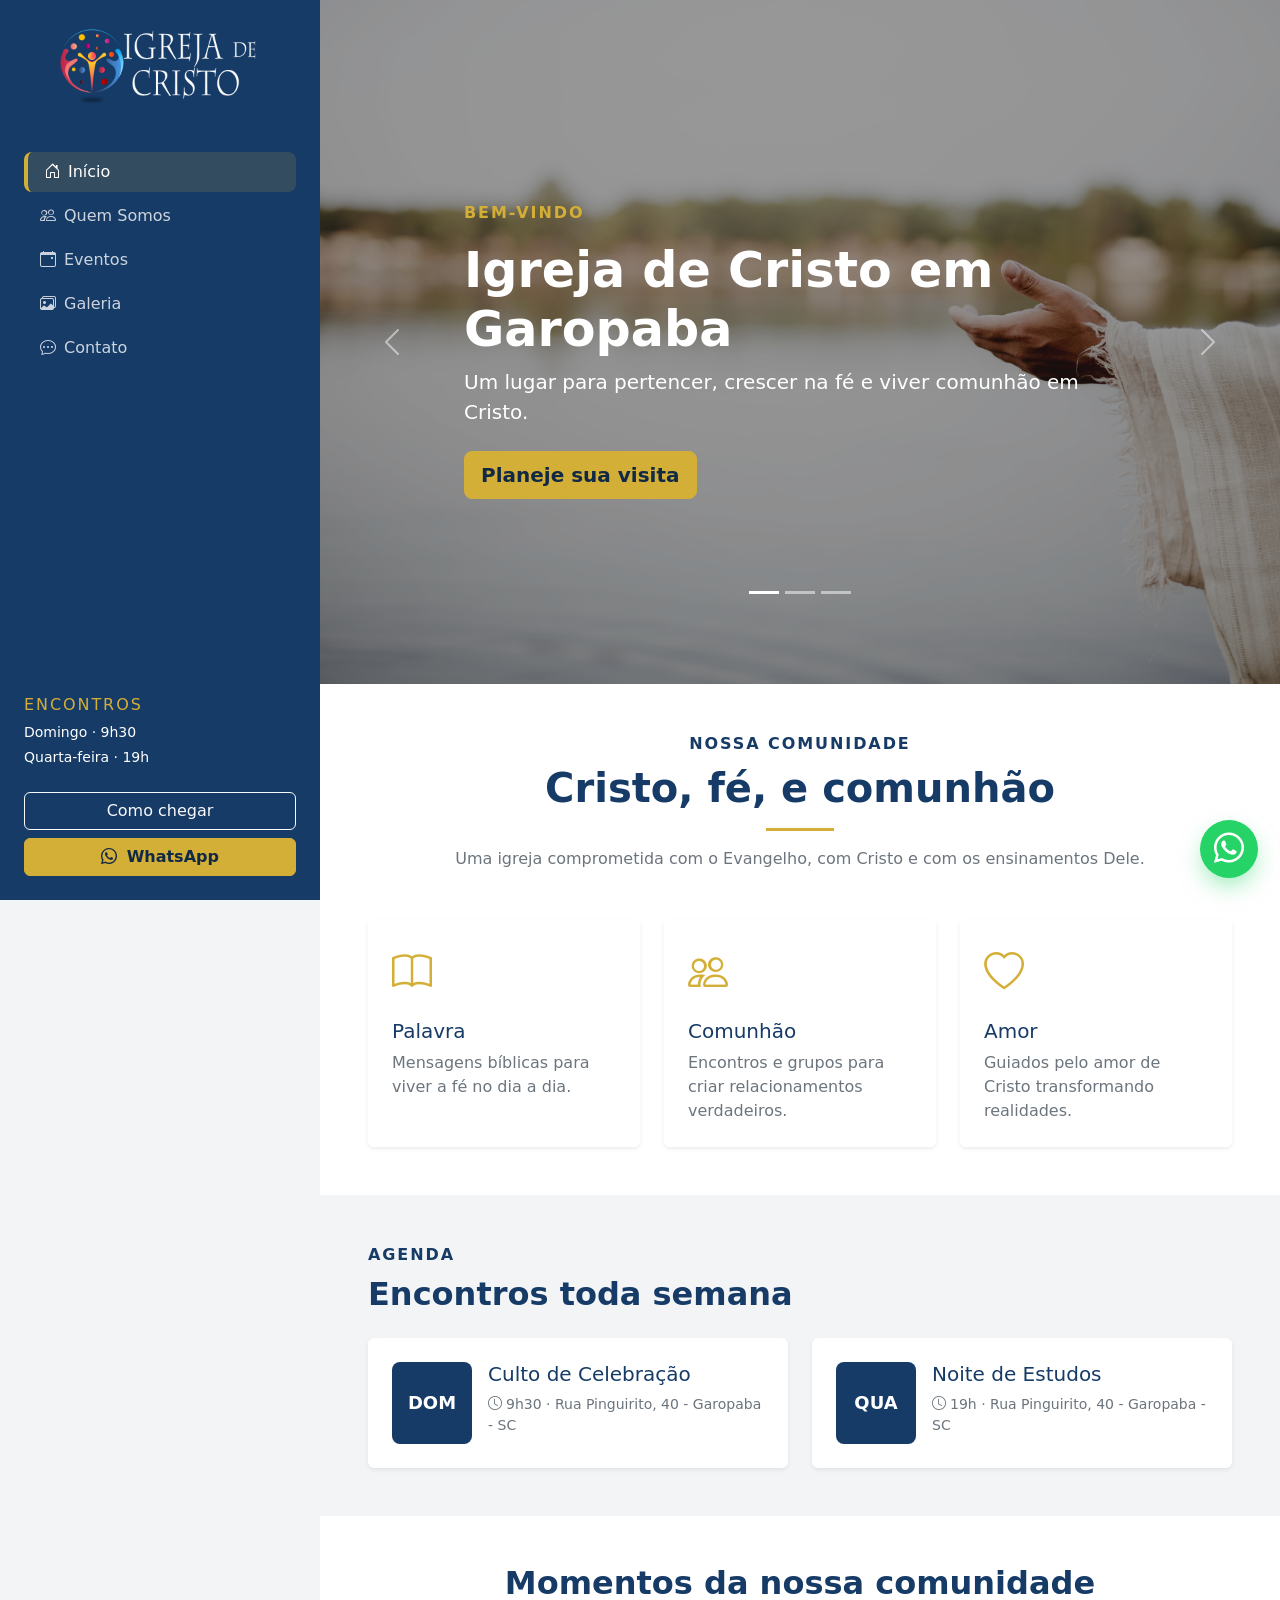
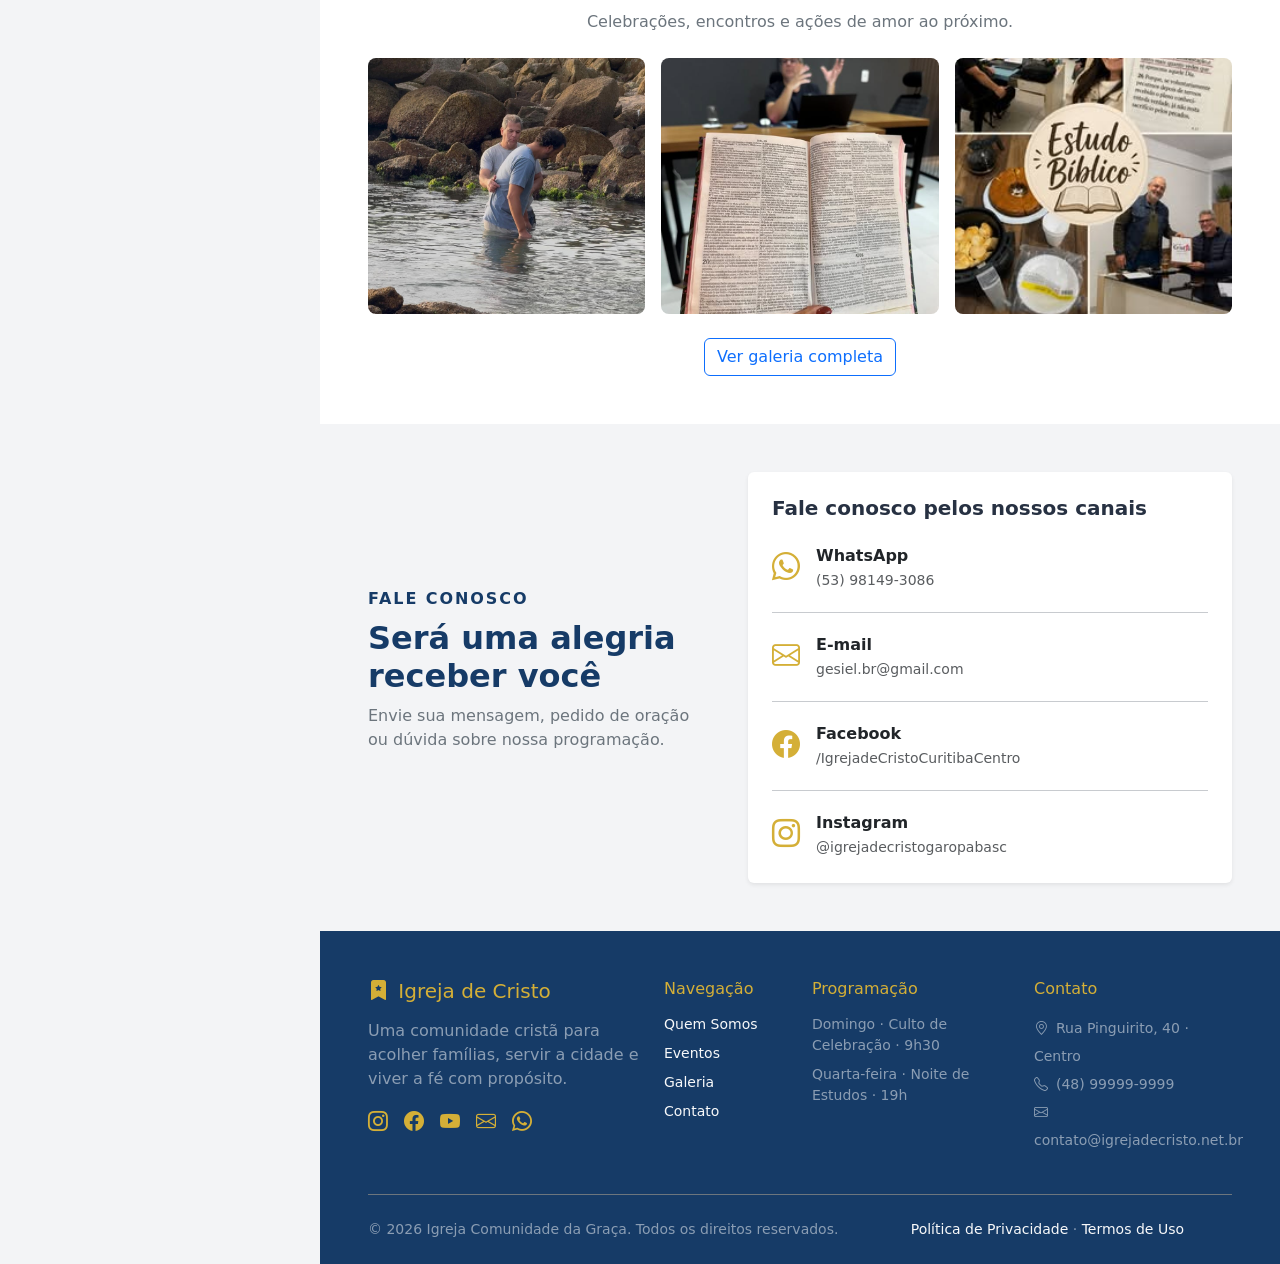
==== commit fdf33e99: "Seo, usabilidade, e acessibilidade, fotos" ====
--- a/index.html
+++ b/index.html
@@ -1,18 +1,19 @@
-<!doctype html>
 <!doctype html>
 
 <html lang="pt-BR">
   <head>
     <meta charset="utf-8" />
     <meta content="width=device-width, initial-scale=1" name="viewport" />
-    <title>Igreja de Cristo</title>
+    <title>
+      Igreja de Cristo em Garopaba | Cultos, Estudos Bíblicos e Comunhão
+    </title>
     <meta
-      content="Conheça a Igreja de Cristo em Imbituba: cultos, eventos, ministérios, galeria e contato. Venha fazer parte desta comunidade."
+      content="Conheça a Igreja de Cristo em Garopaba: cultos, eventos, ministérios, galeria e contato. Venha fazer parte desta comunidade."
       name="description"
     />
     <meta content="index, follow, max-image-preview:large" name="robots" />
     <meta content="#163b67" name="theme-color" />
-    <link href="https://www.suaigreja.org.br/" rel="canonical" />
+    <link href="https://www.igrejadecristo.net.br/" rel="canonical" />
     <link href="assets/img/logo.svg" rel="icon" type="image/svg+xml" />
     <meta content="pt_BR" property="og:locale" />
     <meta content="website" property="og:type" />
@@ -25,22 +26,22 @@
       content="Conheça a Igreja de Cristo em Imbituba: cultos, eventos, ministérios, galeria e contato. Venha fazer parte desta comunidade."
       property="og:description"
     />
-    <meta content="https://www.suaigreja.org.br/" property="og:url" />
+    <meta content="https://www.igrejadecristo.net.br/" property="og:url" />
     <meta
-      content="https://www.suaigreja.org.br/assets/img/og-image.jpg"
+      content="https://www.igrejadecristo.net.br/assets/img/og-image.jpg"
       property="og:image"
     />
     <meta content="summary_large_image" name="twitter:card" />
     <meta
-      content="Igreja de Cristo | Fé, comunhão e propósito em Imbituba"
+      content="Igreja de Cristo | Fé, comunhão e propósito em Garopaba"
       name="twitter:title"
     />
     <meta
-      content="Conheça a Igreja de Cristo em Imbituba: cultos, eventos, ministérios, galeria e contato. Venha fazer parte desta comunidade."
+      content="Conheça a Igreja de Cristo em Garopaba: cultos, eventos, ministérios, galeria e contato. Venha fazer parte desta comunidade."
       name="twitter:description"
     />
     <meta
-      content="https://www.suaigreja.org.br/assets/img/og-image.jpg"
+      content="https://www.igrejadecristo.net.br/assets/img/og-image.jpg"
       name="twitter:image"
     />
     <link
@@ -55,43 +56,87 @@
     />
     <link href="assets/css/styles.css" rel="stylesheet" />
     <script type="application/ld+json">
+         <script type="application/ld+json">
       {
         "@context": "https://schema.org",
         "@graph": [
           {
             "@type": "Church",
-            "@id": "https://www.suaigreja.org.br/#church",
-            "name": "Igreja de Cristo",
-            "url": "https://www.suaigreja.org.br/",
-            "logo": "https://www.suaigreja.org.br/assets/img/logo.svg",
+            "@id": "https://www.igrejadecristo.net.br/garopaba/#church",
+            "name": "Igreja de Cristo em Garopaba",
+            "url": "https://www.igrejadecristo.net.br/garopaba/",
+            "logo": "https://www.igrejadecristo.net.br/assets/img/logo.svg",
             "telephone": "+55-48-99999-9999",
-            "email": "contato@suaigreja.org.br",
+            "email": "contato@igrejadecristo.net.br",
             "address": {
               "@type": "PostalAddress",
-              "streetAddress": "Rua Exemplo, 100",
-              "addressLocality": "Imbituba",
+              "streetAddress": "Rua Pinguirito, 40",
+              "addressLocality": "Garopaba",
               "addressRegion": "SC",
               "addressCountry": "BR"
             },
             "sameAs": [
-              "https://www.instagram.com/suaigreja",
-              "https://www.facebook.com/suaigreja",
-              "https://www.youtube.com/@suaigreja"
+              "https://www.instagram.com/igrejadecristo",
+              "https://www.facebook.com/igrejadecristo",
+              "https://www.youtube.com/@igrejadecristo"
             ]
           },
           {
             "@type": "Event",
+            "@id": "https://www.igrejadecristo.net.br/garopaba/#culto-celebracao",
             "name": "Culto de Celebração",
-            "startDate": "2026-05-31T19:00:00-03:00",
+            "description": "Culto semanal da Igreja de Cristo em Garopaba.",
             "eventAttendanceMode": "https://schema.org/OfflineEventAttendanceMode",
             "eventStatus": "https://schema.org/EventScheduled",
+            "eventSchedule": {
+              "@type": "Schedule",
+              "repeatFrequency": "P1W",
+              "byDay": "https://schema.org/Sunday",
+              "startTime": "09:30",
+              "endTime": "11:00"
+            },
             "location": {
               "@type": "Place",
-              "name": "Igreja de Cristo",
-              "address": "Rua Exemplo, 100, Imbituba - SC"
+              "name": "Igreja de Cristo em Garopaba",
+              "address": {
+                "@type": "PostalAddress",
+                "streetAddress": "Rua Pinguirito, 40",
+                "addressLocality": "Garopaba",
+                "addressRegion": "SC",
+                "addressCountry": "BR"
+              }
             },
             "organizer": {
-              "@id": "https://www.suaigreja.org.br/#church"
+              "@id": "https://www.igrejadecristo.net.br/garopaba/#church"
+            }
+          },
+          {
+            "@type": "Event",
+            "@id": "https://www.igrejadecristo.net.br/garopaba/#noite-de-estudos",
+            "name": "Noite de Estudos",
+            "description": "Estudo bíblico semanal da Igreja de Cristo em Garopaba.",
+            "eventAttendanceMode": "https://schema.org/OfflineEventAttendanceMode",
+            "eventStatus": "https://schema.org/EventScheduled",
+            "eventSchedule": {
+              "@type": "Schedule",
+              "repeatFrequency": "P1W",
+              "byDay": "https://schema.org/Wednesday",
+              "startTime": "19:00",
+              "endTime": "20:30"
+            },
+            "location": {
+              "@type": "Place",
+              "name": "Igreja de Cristo em Garopaba",
+              "address": {
+                "@type": "PostalAddress",
+                "streetAddress": "Rua Pinguirito, 40",
+                "addressLocality": "Garopaba",
+                "addressRegion": "SC",
+                "addressCountry": "BR"
+              }
+            },
+            "organizer": {
+              "@id": "https://www.igrejadecristo.net.br/garopaba/#church"
             }
           }
         ]
@@ -107,19 +152,24 @@
     <header class="d-lg-none sticky-top bg-brand shadow-sm">
       <nav
         aria-label="Navegação principal mobile"
-        class="navbar navbar-dark px-3"
+        class="navbar navbar-dark px-3 d-flex flex-nowrap align-items-center justify-content-between"
       >
         <a
-          class="navbar-brand d-flex align-items-center gap-2"
+          class="navbar-brand d-flex align-items-center me-2 mb-0 flex-shrink-1"
           href="index.html"
         >
-          <img alt="" height="42" src="assets/img/logo.svg" width="42" />
-          <span class="fs-6 fw-semibold">Igreja de Cristo</span>
+          <img
+            class="img-fluid"
+            src="assets/img/novo-logo-white-300x120.png"
+            alt="Logo Igreja de Cristo"
+            style="max-height: 64px; width: auto"
+          />
         </a>
+
         <button
           aria-controls="menuMobile"
           aria-label="Abrir menu principal"
-          class="navbar-toggler"
+          class="navbar-toggler flex-shrink-0"
           data-bs-target="#menuMobile"
           data-bs-toggle="offcanvas"
           type="button"
@@ -204,14 +254,19 @@
         >
           <a
             aria-label="Igreja de Cristo - página inicial"
-            class="d-flex align-items-center gap-3 text-white text-decoration-none mb-5"
+            class="d-flex align-items-center justify-content-center gap-3 text-white text-decoration-none mb-5"
             href="index.html"
           >
-            <img alt="" height="58" src="assets/img/logo.svg" width="58" />
-            <span>
+            <img
+              alt=""
+              class="img-fluid"
+              src="assets/img/novo-logo-white-300x120.png"
+              style="max-width: 100%; height: auto; max-height: 80px"
+            />
+            <!--  <span>
               <strong class="d-block lh-sm">Igreja</strong>
               <span class="text-gold fw-semibold">de Cristo</span>
-            </span>
+            </span> -->
           </a>
           <nav aria-label="Navegação principal">
             <ul class="nav flex-column gap-1">
@@ -259,21 +314,21 @@
               </li>
             </ul>
           </nav>
-          <section aria-labelledby="cultos-aside" class="mt-auto pt-5">
+          <section aria-labelledby="cultos-aside" class="mt-auto pt-3">
             <h2
               class="fs-6 text-uppercase text-gold letter-spacing"
               id="cultos-aside"
             >
-              Cultos
+              Encontros
             </h2>
-            <p class="small mb-1">Domingo · 19h</p>
-            <p class="small mb-4">Quarta-feira · 20h</p>
+            <p class="small mb-1">Domingo · 9h30</p>
+            <p class="small mb-4">Quarta-feira · 19h</p>
             <a class="btn btn-outline-light w-100 mb-2" href="contato.html"
               >Como chegar</a
             >
             <a
               class="btn btn-gold w-100"
-              href="https://wa.me/5548999999999"
+              href="https://wa.me/5548999999999?text=Olá%2C%20gostaria%20de%20saber%20mais%20sobre%20os%20cultos%20da%20Igreja%20de%20Cristo."
               rel="noopener noreferrer"
               target="_blank"
             >
@@ -315,10 +370,15 @@
               </div>
               <div class="carousel-inner">
                 <article class="carousel-item active">
-                  <img
+                  <!-- <img
                     alt="Interior de igreja iluminado durante uma celebração"
                     class="d-block w-100 hero-slide"
                     src="https://images.unsplash.com/photo-1507692049790-de58290a4334?auto=format&amp;fit=crop&amp;w=1700&amp;q=80"
+                  /> -->
+                  <img
+                    alt="Imagem mão de Jesus Cristo estendida para ajudar alguém"
+                    class="d-block w-100 hero-slide"
+                    src="/assets/img/closeup-shot-jesus-christ-lending-hand-help.jpg"
                   />
                   <div
                     class="carousel-caption text-start top-50 translate-middle-y bottom-auto hero-caption"
@@ -329,10 +389,11 @@
                       Bem-vindo
                     </p>
                     <h1 class="display-4 fw-bold">
-                      Um lugar para pertencer e crescer na fé
+                      Igreja de Cristo em Garopaba
                     </h1>
                     <p class="lead d-none d-sm-block">
-                      Venha viver comunhão, adoração e propósito conosco.
+                      Um lugar para pertencer, crescer na fé e viver comunhão em
+                      Cristo.
                     </p>
                     <a class="btn btn-gold btn-lg mt-2" href="contato.html"
                       >Planeje sua visita</a
@@ -340,10 +401,15 @@
                   </div>
                 </article>
                 <article class="carousel-item">
-                  <img
+                  <!--  <img
                     alt="Pessoas reunidas em momento de adoração"
                     class="d-block w-100 hero-slide"
                     src="https://images.unsplash.com/photo-1438232992991-995b7058bbb3?auto=format&amp;fit=crop&amp;w=1700&amp;q=80"
+                  /> -->
+                  <img
+                    alt="Silhueta de uma cruz ao pôr do sol"
+                    class="d-block w-100 hero-slide"
+                    src="/assets/img/resurrection-concept-crucifixion-jesus-christ-cross-sunset.jpg"
                   />
                   <div
                     class="carousel-caption text-start top-50 translate-middle-y bottom-auto hero-caption"
@@ -353,7 +419,7 @@
                     >
                       Culto de domingo
                     </p>
-                    <h2 class="display-5 fw-bold">Domingos às 19h</h2>
+                    <h2 class="display-5 fw-bold">Domingos às 9h30</h2>
                     <p class="lead d-none d-sm-block">
                       Uma celebração preparada para toda a família.
                     </p>
@@ -366,7 +432,7 @@
                   <img
                     alt="Pessoas em comunhão ao pôr do sol"
                     class="d-block w-100 hero-slide"
-                    src="https://images.unsplash.com/photo-1490730141103-6cac27aaab94?auto=format&amp;fit=crop&amp;w=1700&amp;q=80"
+                    src="/assets/img/silhouette-handsome-asian-man-praying.jpg"
                   />
                   <div
                     class="carousel-caption text-start top-50 translate-middle-y bottom-auto hero-caption"
@@ -423,7 +489,7 @@
                 Nossa comunidade
               </p>
               <h2 class="display-6 fw-bold text-brand" id="acolhimento">
-                Cristo, fé, e comunhão.
+                Cristo, fé, e comunhão
               </h2>
               <span
                 aria-hidden="true"
@@ -490,55 +556,55 @@
                   Agenda
                 </p>
                 <h2 class="fw-bold text-brand mb-0" id="proximos-eventos">
-                  Próximos eventos
+                  Encontros toda semana
                 </h2>
               </section>
-              <a
+              <!-- <a
                 class="btn btn-outline-primary mt-3 mt-md-0"
                 href="eventos.html"
                 >Agenda completa</a
-              >
+              > -->
             </header>
             <div class="row g-4">
-              <article class="col-xl-4">
+              <article class="col-xl-6">
                 <div class="card border-0 shadow-sm h-100">
                   <div class="card-body d-flex gap-3 p-4">
                     <time
-                      class="event-date text-center rounded-3 bg-brand text-white p-2"
+                      class="event-date text-center rounded-3 bg-brand text-white p-2 d-flex align-items-center justify-content-center"
                       datetime="2026-05-31"
-                      ><strong class="d-block fs-3 lh-1">31</strong
-                      ><span class="small">MAI</span></time
-                    >
+                      ><strong class="d-block fs-3 lh-1">DOM</strong>
+                      <!-- <span class="small" >MAI</span> -->
+                    </time>
                     <div>
                       <h3 class="h5 text-brand">Culto de Celebração</h3>
                       <p class="text-secondary small mb-2">
-                        <i class="bi bi-clock me-1"></i>19h · Templo principal
+                        <i class="bi bi-clock me-1"></i>9h30 · Rua Pinguirito,
+                        40 - Garopaba - SC
                       </p>
-                      <a class="link-primary" href="eventos.html">Detalhes</a>
                     </div>
                   </div>
                 </div>
               </article>
-              <article class="col-xl-4">
+              <article class="col-xl-6">
                 <div class="card border-0 shadow-sm h-100">
                   <div class="card-body d-flex gap-3 p-4">
                     <time
-                      class="event-date text-center rounded-3 bg-brand text-white p-2"
+                      class="event-date text-center rounded-3 bg-brand text-white p-2 d-flex align-items-center justify-content-center"
                       datetime="2026-06-03"
-                      ><strong class="d-block fs-3 lh-1">03</strong
-                      ><span class="small">JUN</span></time
-                    >
+                      ><strong class="d-block fs-3 lh-1">QUA</strong>
+                      <!-- <span class="small">JUN</span> -->
+                    </time>
                     <div>
-                      <h3 class="h5 text-brand">Noite de Oração</h3>
+                      <h3 class="h5 text-brand">Noite de Estudos</h3>
                       <p class="text-secondary small mb-2">
-                        <i class="bi bi-clock me-1"></i>20h · Auditório
+                        <i class="bi bi-clock me-1"></i>19h · Rua Pinguirito, 40
+                        - Garopaba - SC
                       </p>
-                      <a class="link-primary" href="eventos.html">Detalhes</a>
                     </div>
                   </div>
                 </div>
               </article>
-              <article class="col-xl-4">
+              <!-- <article class="col-xl-4">
                 <div class="card border-0 shadow-sm h-100">
                   <div class="card-body d-flex gap-3 p-4">
                     <time
@@ -556,7 +622,7 @@
                     </div>
                   </div>
                 </div>
-              </article>
+              </article> -->
             </div>
           </section>
           <section
@@ -573,27 +639,45 @@
             </header>
             <div class="row g-3 mb-4">
               <figure class="col-md-4 mb-0">
+                <!-- <img
+                  alt="Comunidade reunida em celebração"
+                  class="img-fluid rounded-3 gallery-image w-100"
+                  loading="lazy"
+                  src="https://images.unsplash.com/photo-1438232992991-995b7058bbb3?auto=format&amp;fit=crop&amp;w=800&amp;q=80"
+                /> -->
                 <img
                   alt="Comunidade reunida em celebração"
                   class="img-fluid rounded-3 gallery-image w-100"
                   loading="lazy"
-                  src="https://images.unsplash.com/photo-1438232992991-995b7058bbb3?auto=format&amp;fit=crop&amp;w=800&amp;q=80"
+                  src="/assets/img/garopaba/batismo_1.jpg"
                 />
               </figure>
               <figure class="col-md-4 mb-0">
+                <!-- <img
+                  alt="Bíblia aberta durante momento de estudo"
+                  class="img-fluid rounded-3 gallery-image w-100"
+                  loading="lazy"
+                  src="https://images.unsplash.com/photo-1504052434569-70ad5836ab65?auto=format&amp;fit=crop&amp;w=800&amp;q=80"
+                /> -->
                 <img
                   alt="Bíblia aberta durante momento de estudo"
                   class="img-fluid rounded-3 gallery-image w-100"
                   loading="lazy"
-                  src="https://images.unsplash.com/photo-1504052434569-70ad5836ab65?auto=format&amp;fit=crop&amp;w=800&amp;q=80"
+                  src="/assets/img/garopaba/estudo_biblico_03.png"
                 />
               </figure>
               <figure class="col-md-4 mb-0">
+                <!-- <img
+                  alt="Grupo reunido em comunhão"
+                  class="img-fluid rounded-3 gallery-image w-100"
+                  loading="lazy"
+                  src="https://images.unsplash.com/photo-1529070538774-1843cb3265df?auto=format&amp;fit=crop&amp;w=800&amp;q=80"
+                /> -->
                 <img
                   alt="Grupo reunido em comunhão"
                   class="img-fluid rounded-3 gallery-image w-100"
                   loading="lazy"
-                  src="https://images.unsplash.com/photo-1529070538774-1843cb3265df?auto=format&amp;fit=crop&amp;w=800&amp;q=80"
+                  src="/assets/img/garopaba/estudo_biblico_01.jpg"
                 />
               </figure>
             </div>
@@ -621,11 +705,11 @@
                   Envie sua mensagem, pedido de oração ou dúvida sobre nossa
                   programação.
                 </p>
-                <a class="btn btn-gold" href="contato.html"
+                <!-- <a class="btn btn-gold" href="contato.html"
                   >Entrar em contato</a
-                >
+                > -->
               </div>
-              <div class="col-lg-7">
+              <!--  <div class="col-lg-7">
                 <form
                   action="#"
                   aria-label="Formulário rápido de contato"
@@ -677,6 +761,138 @@
                     </p>
                   </div>
                 </form>
+              </div> -->
+              <!--  <div class="col-lg-7">
+                <div class="card border-0 shadow-sm p-4">
+                  <h5 class="fw-semibold mb-4">Nossos canais</h5>
+                  <div class="d-flex flex-column gap-3">
+                    <a
+                      href="https://wa.me/5522999999999"
+                      target="_blank"
+                      class="d-flex align-items-center gap-3 text-decoration-none text-dark"
+                    >
+                      <i class="bi bi-whatsapp fs-3 text-success"></i>
+                      <div>
+                        <div class="fw-semibold">WhatsApp</div>
+                        <small class="text-muted">(22) 99999-9999</small>
+                      </div>
+                    </a>
+
+                    <hr class="my-1" />
+
+                    <a
+                      href="mailto:contato@igrejadecristo.com.br"
+                      class="d-flex align-items-center gap-3 text-decoration-none text-dark"
+                    >
+                      <i class="bi bi-envelope fs-3 text-gold"></i>
+                      <div>
+                        <div class="fw-semibold">E-mail</div>
+                        <small class="text-muted"
+                          >contato@igrejadecristo.com.br</small
+                        >
+                      </div>
+                    </a>
+
+                    <hr class="my-1" />
+
+                    <a
+                      href="https://facebook.com/igrejadecristo"
+                      target="_blank"
+                      class="d-flex align-items-center gap-3 text-decoration-none text-dark"
+                    >
+                      <i class="bi bi-facebook fs-3" style="color: #1877f2"></i>
+                      <div>
+                        <div class="fw-semibold">Facebook</div>
+                        <small class="text-muted">/igrejadecristo</small>
+                      </div>
+                    </a>
+
+                    <hr class="my-1" />
+
+                    <a
+                      href="https://instagram.com/igrejadecristo"
+                      target="_blank"
+                      class="d-flex align-items-center gap-3 text-decoration-none text-dark"
+                    >
+                      <i
+                        class="bi bi-instagram fs-3"
+                        style="color: #e1306c"
+                      ></i>
+                      <div>
+                        <div class="fw-semibold">Instagram</div>
+                        <small class="text-muted">@igrejadecristo</small>
+                      </div>
+                    </a>
+                  </div>
+                </div>
+              </div> -->
+              <div class="col-lg-7">
+                <div class="card border-0 shadow-sm p-4">
+                  <h5 class="fw-semibold mb-4">
+                    Fale conosco pelos nossos canais
+                  </h5>
+                  <div class="d-flex flex-column gap-3">
+                    <a
+                      href="https://wa.me/5553981493086"
+                      target="_blank"
+                      rel="noopener noreferrer"
+                      class="d-flex align-items-center gap-3 text-decoration-none text-dark"
+                    >
+                      <i class="bi bi-whatsapp fs-3 text-gold"></i>
+                      <div>
+                        <div class="fw-semibold">WhatsApp</div>
+                        <small class="text-muted">(53) 98149-3086</small>
+                      </div>
+                    </a>
+
+                    <hr class="my-1" />
+
+                    <a
+                      href="mailto:gesiel.br@gmail.com"
+                      class="d-flex align-items-center gap-3 text-decoration-none text-dark"
+                    >
+                      <i class="bi bi-envelope fs-3 text-gold"></i>
+                      <div>
+                        <div class="fw-semibold">E-mail</div>
+                        <small class="text-muted">gesiel.br@gmail.com</small>
+                      </div>
+                    </a>
+
+                    <hr class="my-1" />
+
+                    <a
+                      href="https://www.facebook.com/IgrejadeCristoCuritibaCentro"
+                      target="_blank"
+                      rel="noopener noreferrer"
+                      class="d-flex align-items-center gap-3 text-decoration-none text-dark"
+                    >
+                      <i class="bi bi-facebook fs-3 text-gold"></i>
+                      <div>
+                        <div class="fw-semibold">Facebook</div>
+                        <small class="text-muted"
+                          >/IgrejadeCristoCuritibaCentro</small
+                        >
+                      </div>
+                    </a>
+
+                    <hr class="my-1" />
+
+                    <a
+                      href="https://www.instagram.com/igrejadecristogaropabasc/"
+                      target="_blank"
+                      rel="noopener noreferrer"
+                      class="d-flex align-items-center gap-3 text-decoration-none text-dark"
+                    >
+                      <i class="bi bi-instagram fs-3 text-gold"></i>
+                      <div>
+                        <div class="fw-semibold">Instagram</div>
+                        <small class="text-muted"
+                          >@igrejadecristogaropabasc</small
+                        >
+                      </div>
+                    </a>
+                  </div>
+                </div>
               </div>
             </div>
           </section>
@@ -686,44 +902,9 @@
               class="container-fluid px-4 px-md-5"
             >
               <div class="row g-4 pb-4">
-                <div aria-labelledby="footer-brand" class="col-md-6 col-xl-4">
-                  <h2 class="h5 text-gold mb-3" id="footer-brand">
-                    Igreja de Cristo
-                  </h2>
-                  <p class="text-white-50">
-                    Uma comunidade cristã para acolher famílias, servir a cidade
-                    e viver a fé com propósito.
-                  </p>
-                  <nav aria-label="Redes sociais" class="d-flex gap-2">
-                    <a
-                      aria-label="Instagram"
-                      class="btn btn-outline-light btn-sm social-link"
-                      href="#"
-                      ><i class="bi bi-instagram"></i
-                    ></a>
-                    <a
-                      aria-label="Facebook"
-                      class="btn btn-outline-light btn-sm social-link"
-                      href="#"
-                      ><i class="bi bi-facebook"></i
-                    ></a>
-                    <a
-                      aria-label="YouTube"
-                      class="btn btn-outline-light btn-sm social-link"
-                      href="#"
-                      ><i class="bi bi-youtube"></i
-                    ></a>
-                    <a
-                      aria-label="Spotify"
-                      class="btn btn-outline-light btn-sm social-link"
-                      href="#"
-                      ><i class="bi bi-spotify"></i
-                    ></a>
-                  </nav>
-                </div>
                 <nav
                   aria-labelledby="footer-links"
-                  class="col-6 col-md-3 col-xl-2"
+                  class="col-6 col-md-3 col-xl-2 order-1 order-md-2"
                 >
                   <h2 class="h6 text-gold mb-3" id="footer-links">Navegação</h2>
                   <ul class="list-unstyled small d-grid gap-2">
@@ -757,39 +938,102 @@
                     </li>
                   </ul>
                 </nav>
+
                 <div
                   aria-labelledby="footer-cultos"
-                  class="col-6 col-md-3 col-xl-3"
+                  class="col-6 col-md-3 col-xl-3 order-2 order-md-3"
                 >
                   <h2 class="h6 text-gold mb-3" id="footer-cultos">
                     Programação
                   </h2>
                   <ul class="list-unstyled text-white-50 small d-grid gap-2">
-                    <li>Domingo · Culto · 19h</li>
-                    <li>Quarta · Oração · 20h</li>
-                    <li>Sábado · Jovens · 19h30</li>
+                    <li>Domingo · Culto de Celebração · 9h30</li>
+                    <li>Quarta-feira · Noite de Estudos · 19h</li>
                   </ul>
                 </div>
-                <div aria-labelledby="footer-contact" class="col-xl-3">
+
+                <div
+                  aria-labelledby="footer-contact"
+                  class="col-xl-3 order-3 order-md-4"
+                >
                   <h2 class="h6 text-gold mb-3" id="footer-contact">Contato</h2>
                   <address class="text-white-50 small lh-lg mb-3">
                     <i aria-hidden="true" class="bi bi-geo-alt me-2"></i>Rua
-                    Exemplo, 100 · Centro<br />
+                    Pinguirito, 40 · Centro<br />
                     <i aria-hidden="true" class="bi bi-telephone me-2"></i>(48)
                     99999-9999<br />
                     <i aria-hidden="true" class="bi bi-envelope me-2"></i
-                    >contato@suaigreja.org.br
+                    >contato@igrejadecristo.net.br
                   </address>
+                </div>
+
+                <div
+                  aria-labelledby="footer-brand"
+                  class="col-md-6 col-xl-4 order-4 order-md-1"
+                >
+                  <h2 class="h5 text-gold mb-3" id="footer-brand">
+                    <i
+                      aria-hidden="true"
+                      class="bi bi-bookmark-star-fill text-gold me-1"
+                    ></i>
+                    Igreja de Cristo
+                  </h2>
+                  <p class="text-white-50">
+                    Uma comunidade cristã para acolher famílias, servir a cidade
+                    e viver a fé com propósito.
+                  </p>
+                  <!--  <nav aria-label="Redes sociais" class="d-flex gap-2">
+          <a aria-label="Instagram" class="btn btn-outline-light btn-sm social-link" href="#"><i class="bi bi-instagram"></i></a>
+          <a aria-label="Facebook" class="btn btn-outline-light btn-sm social-link" href="#"><i class="bi bi-facebook"></i></a>
+          <a aria-label="YouTube" class="btn btn-outline-light btn-sm social-link" href="#"><i class="bi bi-youtube"></i></a>
+          <a aria-label="Spotify" class="btn btn-outline-light btn-sm social-link" href="#"><i class="bi bi-spotify"></i></a>
+        </nav> -->
+                  <nav aria-label="Redes sociais" class="d-flex gap-3">
+                    <a
+                      aria-label="Instagram"
+                      href="https://www.instagram.com/igrejadecristogaropabasc/"
+                      class="text-gold fs-5"
+                      ><i class="bi bi-instagram"></i
+                    ></a>
+                    <a
+                      aria-label="Facebook"
+                      href="https://www.facebook.com/IgrejadeCristoCuritibaCentro"
+                      class="text-gold fs-5"
+                      ><i class="bi bi-facebook"></i
+                    ></a>
+                    <a
+                      aria-label="YouTube"
+                      href="https://www.youtube.com/@IgrejadeCristoCuritiba"
+                      class="text-gold fs-5"
+                      ><i class="bi bi-youtube"></i
+                    ></a>
+                    <!-- <a aria-label="Spotify" href="#" class="text-gold fs-5"
+                      ><i class="bi bi-spotify"></i
+                    ></a> -->
+                    <a
+                      aria-label="E-mail"
+                      href="mailto:gesiel.br@gmail.com"
+                      class="text-gold fs-5"
+                      ><i class="bi bi-envelope"></i
+                    ></a>
+                    <a
+                      aria-label="WhatsApp"
+                      href="https://wa.me/5553981493086"
+                      target="_blank"
+                      class="text-gold fs-5"
+                      ><i class="bi bi-whatsapp"></i>
+                    </a>
+                  </nav>
                 </div>
               </div>
               <div
                 class="border-top border-secondary pt-4 d-md-flex justify-content-between align-items-center small text-white-50"
               >
                 <p class="mb-2 mb-md-0">
-                  © <span data-current-year=""></span> Igreja Comunidade da
+                  © <span data-current-year="">2026</span> Igreja Comunidade da
                   Graça. Todos os direitos reservados.
                 </p>
-                <p class="mb-0">
+                <p class="mb-0 me-0 me-lg-5">
                   <a
                     class="link-light link-opacity-75-hover text-decoration-none"
                     href="#"
@@ -806,13 +1050,12 @@
             </div>
           </footer>
           <a
-            aria-label="Falar conosco pelo WhatsApp"
-            class="btn btn-success rounded-circle whatsapp-float shadow d-flex align-items-center justify-content-center"
-            href="https://wa.me/5548999999999?text=Olá%2C%20gostaria%20de%20conhecer%20a%20igreja."
-            rel="noopener noreferrer"
+            href="https://wa.me/5553981493086"
+            class="whatsapp-float"
             target="_blank"
+            aria-label="Fale conosco pelo WhatsApp"
           >
-            <i aria-hidden="true" class="bi bi-whatsapp fs-4"></i>
+            <i class="bi bi-whatsapp"></i>
           </a>
         </main>
       </div>
--- a/assets/css/styles.css
+++ b/assets/css/styles.css
@@ -13,13 +13,27 @@
   --bs-body-bg: #fff;
 }
 
-body { background-color: var(--brand-gray); }
-.bg-brand { background-color: var(--brand-blue) !important; }
-.bg-soft { background-color: var(--brand-gray); }
-.text-brand { color: var(--brand-blue) !important; }
-.text-gold { color: var(--brand-gold) !important; }
-.border-gold { border-color: var(--brand-gold) !important; }
-.letter-spacing { letter-spacing: .12em; }
+body {
+  background-color: var(--brand-gray);
+}
+.bg-brand {
+  background-color: var(--brand-blue) !important;
+}
+.bg-soft {
+  background-color: var(--brand-gray);
+}
+.text-brand {
+  color: var(--brand-blue) !important;
+}
+.text-gold {
+  color: var(--brand-gold) !important;
+}
+.border-gold {
+  border-color: var(--brand-gold) !important;
+}
+.letter-spacing {
+  letter-spacing: 0.12em;
+}
 
 .btn-gold {
   --bs-btn-color: var(--brand-blue-dark);
@@ -33,43 +47,126 @@
   font-weight: 600;
 }
 
-.sidebar { height: 100vh; overflow-y: auto; }
-.sidebar-link { color: rgba(255,255,255,.78); transition: background-color .2s ease, color .2s ease; }
-.sidebar-link:hover, .sidebar-link:focus, .sidebar-link.active {
-  background-color: rgba(212,175,55,.15);
+.sidebar {
+  height: 100vh;
+  overflow-y: auto;
+}
+.sidebar-link {
+  color: rgba(255, 255, 255, 0.78);
+  transition:
+    background-color 0.2s ease,
+    color 0.2s ease;
+}
+.sidebar-link:hover,
+.sidebar-link:focus,
+.sidebar-link.active {
+  background-color: rgba(212, 175, 55, 0.15);
   color: #fff;
 }
-.sidebar-link.active { border-left: .25rem solid var(--brand-gold); }
-
-.hero-slide { min-height: min(76vh, 720px); object-fit: cover; filter: brightness(.48); }
-.hero-caption { max-width: 46rem; }
-.gold-rule { width: 4.25rem; height: .2rem; background-color: var(--brand-gold); }
+.sidebar-link.active {
+  border-left: 0.25rem solid var(--brand-gold);
+}
+
+.hero-slide {
+  min-height: min(76vh, 720px);
+  object-fit: cover;
+  filter: brightness(0.6);
+}
+.hero-caption {
+  max-width: 46rem;
+}
+.gold-rule {
+  width: 4.25rem;
+  height: 0.2rem;
+  background-color: var(--brand-gold);
+}
 .page-hero {
-  background: linear-gradient(100deg, rgba(16,41,69,.97), rgba(22,59,103,.84)),
-    url("https://images.unsplash.com/photo-1507692049790-de58290a4334?auto=format&fit=crop&w=1600&q=80") center/cover;
-}
-.event-date { min-width: 4.8rem; }
-.gallery-image { height: 16rem; object-fit: cover; }
-.object-cover { object-fit: cover; }
-.hover-lift { transition: transform .2s ease, box-shadow .2s ease; }
-.hover-lift:hover { transform: translateY(-.2rem); box-shadow: var(--bs-box-shadow-lg) !important; }
-.social-link { width: 2.5rem; height: 2.5rem; display: inline-flex; align-items: center; justify-content: center; }
+  background:
+    linear-gradient(100deg, rgba(16, 41, 69, 0.97), rgba(22, 59, 103, 0.84)),
+    url("https://images.unsplash.com/photo-1507692049790-de58290a4334?auto=format&fit=crop&w=1600&q=80")
+      center/cover;
+}
+.event-date {
+  /* min-width: 4.8rem; */
+  min-width: 5rem;
+  strong {
+    font-size: 18px !important;
+  }
+}
+
+.display-4 {
+  font-size: calc(1.475rem + 2vw);
+}
+.gallery-image {
+  height: 16rem;
+  object-fit: cover;
+}
+.object-cover {
+  object-fit: cover;
+}
+.hover-lift {
+  transition:
+    transform 0.2s ease,
+    box-shadow 0.2s ease;
+}
+.hover-lift:hover {
+  transform: translateY(-0.2rem);
+  box-shadow: var(--bs-box-shadow-lg) !important;
+}
+.social-link {
+  width: 2.5rem;
+  height: 2.5rem;
+  display: inline-flex;
+  align-items: center;
+  justify-content: center;
+}
 .whatsapp-float {
   position: fixed;
-  right: 1.25rem;
-  bottom: 1.25rem;
-  width: 3.5rem;
-  height: 3.5rem;
+  right: 22px;
+  bottom: 22px;
+  width: 58px;
+  height: 58px;
+  border-radius: 50%;
+  background: #25d366;
+  color: #fff;
+  font-size: 1.9rem;
+  display: inline-flex;
+  align-items: center;
+  justify-content: center;
+  box-shadow: 0 10px 26px -6px rgba(37, 211, 102, 0.6);
+  transition: transform 0.2s;
+  animation: pulse-whats 2.4s ease infinite;
   z-index: 1040;
-}
-.form-control:focus, .form-select:focus {
+  text-decoration: none;
+}
+
+.whatsapp-float:hover {
+  transform: scale(1.08);
+}
+
+@keyframes pulse-whats {
+  0% {
+    box-shadow: 0 0 0 0 rgba(37, 211, 102, 0.6);
+  }
+
+  70% {
+    box-shadow: 0 0 0 15px rgba(37, 211, 102, 0);
+  }
+
+  100% {
+    box-shadow: 0 0 0 0 rgba(37, 211, 102, 0);
+  }
+}
+.form-control:focus,
+.form-select:focus {
   border-color: var(--brand-gold);
-  box-shadow: 0 0 0 .25rem rgba(212,175,55,.2);
+  box-shadow: 0 0 0 0.25rem rgba(212, 175, 55, 0.2);
 }
 @media (min-width: 992px) {
-  .content-rounded { border-top-left-radius: 1.5rem; }
-}
-
+  .content-rounded {
+    border-top-left-radius: 1.5rem;
+  }
+}
 
 /* Galeria por eventos e lightbox */
 .gallery-trigger {
@@ -77,29 +174,40 @@
   cursor: zoom-in;
 }
 .gallery-trigger img {
-  transition: transform .45s ease, opacity .3s ease;
+  transition:
+    transform 0.45s ease,
+    opacity 0.3s ease;
 }
 .gallery-trigger:hover img,
 .gallery-trigger:focus-visible img {
   transform: scale(1.045);
-  opacity: .88;
+  opacity: 0.88;
 }
 .gallery-trigger:focus-visible {
-  outline: .2rem solid var(--brand-gold);
-  outline-offset: .18rem;
-}
-.gallery-feature img { height: 32rem; object-fit: cover; }
-.gallery-thumb { min-height: 15.45rem; object-fit: cover; }
-.gallery-wide-thumb { min-height: 15.45rem; object-fit: cover; }
+  outline: 0.2rem solid var(--brand-gold);
+  outline-offset: 0.18rem;
+}
+.gallery-feature img {
+  height: 32rem;
+  object-fit: cover;
+}
+.gallery-thumb {
+  min-height: 15.45rem;
+  object-fit: cover;
+}
+.gallery-wide-thumb {
+  min-height: 15.45rem;
+  object-fit: cover;
+}
 .gallery-overlay {
   position: absolute;
   inset: 0;
-  background: linear-gradient(0deg, rgba(16, 41, 69, .82), transparent 46%);
+  background: linear-gradient(0deg, rgba(16, 41, 69, 0.82), transparent 46%);
 }
 .gallery-zoom {
   align-items: center;
-  background-color: rgba(16, 41, 69, .7);
-  border: 1px solid rgba(255, 255, 255, .35);
+  background-color: rgba(16, 41, 69, 0.7);
+  border: 1px solid rgba(255, 255, 255, 0.35);
   border-radius: 50rem;
   bottom: 1rem;
   color: #fff;
@@ -109,21 +217,28 @@
   opacity: 0;
   position: absolute;
   right: 1rem;
-  transition: opacity .25s ease;
+  transition: opacity 0.25s ease;
   width: 2.6rem;
 }
 .gallery-trigger:hover .gallery-zoom,
-.gallery-trigger:focus-visible .gallery-zoom { opacity: 1; }
-.album-photo img { height: 17rem; object-fit: cover; }
-.gallery-modal .modal-content { min-height: min(86vh, 54rem); }
+.gallery-trigger:focus-visible .gallery-zoom {
+  opacity: 1;
+}
+.album-photo img {
+  height: 17rem;
+  object-fit: cover;
+}
+.gallery-modal .modal-content {
+  min-height: min(86vh, 54rem);
+}
 .gallery-lightbox-image {
   max-height: calc(86vh - 10rem);
   max-width: 100%;
   object-fit: contain;
 }
 .gallery-nav {
-  background-color: rgba(255, 255, 255, .12);
-  border: 1px solid rgba(255, 255, 255, .22);
+  background-color: rgba(255, 255, 255, 0.12);
+  border: 1px solid rgba(255, 255, 255, 0.22);
   border-radius: 50%;
   color: #fff;
   font-size: 1.35rem;
@@ -135,19 +250,60 @@
   z-index: 2;
 }
 .gallery-nav:hover,
-.gallery-nav:focus { background-color: var(--brand-gold); color: var(--brand-blue-dark); }
-.gallery-nav-prev { left: 1rem; }
-.gallery-nav-next { right: 1rem; }
+.gallery-nav:focus {
+  background-color: var(--brand-gold);
+  color: var(--brand-blue-dark);
+}
+.gallery-nav-prev {
+  left: 1rem;
+}
+.gallery-nav-next {
+  right: 1rem;
+}
+
+.section-kicker {
+  color: #c39a3e;
+  font-weight: 700;
+  font-size: 0.8rem;
+  letter-spacing: 0.28em;
+  text-transform: uppercase;
+  margin-bottom: 0.5rem;
+  display: inline-block;
+}
+
+.carousel-indicators {
+  margin-bottom: 5rem;
+}
 
 @media (max-width: 991.98px) {
-  .gallery-feature img { height: 23rem; }
+  .gallery-feature img {
+    height: 23rem;
+  }
   .gallery-thumb,
-  .gallery-wide-thumb { min-height: 12rem; height: 12rem !important; }
+  .gallery-wide-thumb {
+    min-height: 12rem;
+    height: 12rem !important;
+  }
 }
 @media (max-width: 575.98px) {
-  .gallery-feature img { height: 19rem; }
-  .album-photo img { height: 14rem; }
-  .gallery-nav { height: 2.75rem; width: 2.75rem; }
-  .gallery-nav-prev { left: .5rem; }
-  .gallery-nav-next { right: .5rem; }
-}
+  .gallery-feature img {
+    height: 19rem;
+  }
+  .album-photo img {
+    height: 14rem;
+  }
+  .gallery-nav {
+    height: 2.75rem;
+    width: 2.75rem;
+  }
+  .gallery-nav-prev {
+    left: 0.5rem;
+  }
+  .gallery-nav-next {
+    right: 0.5rem;
+  }
+
+  .carousel-indicators {
+    margin-bottom: 0;
+  }
+}
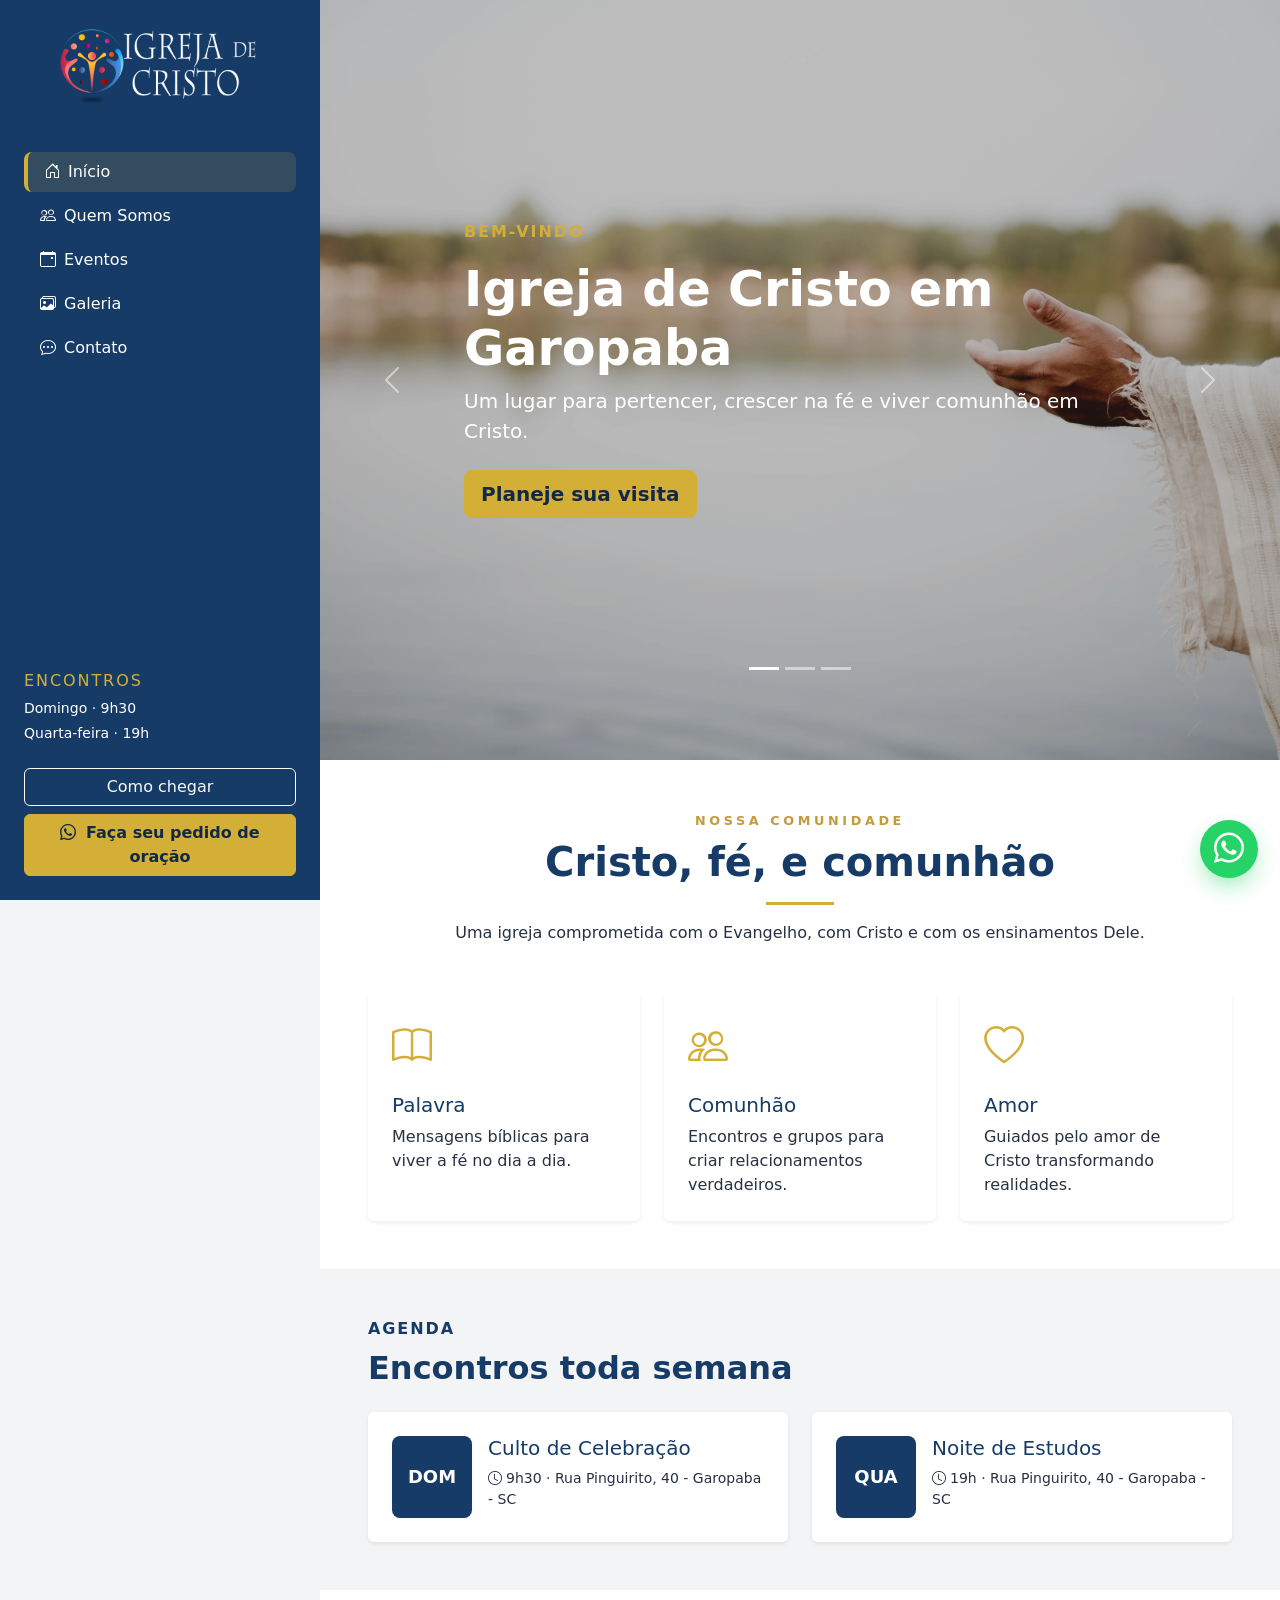
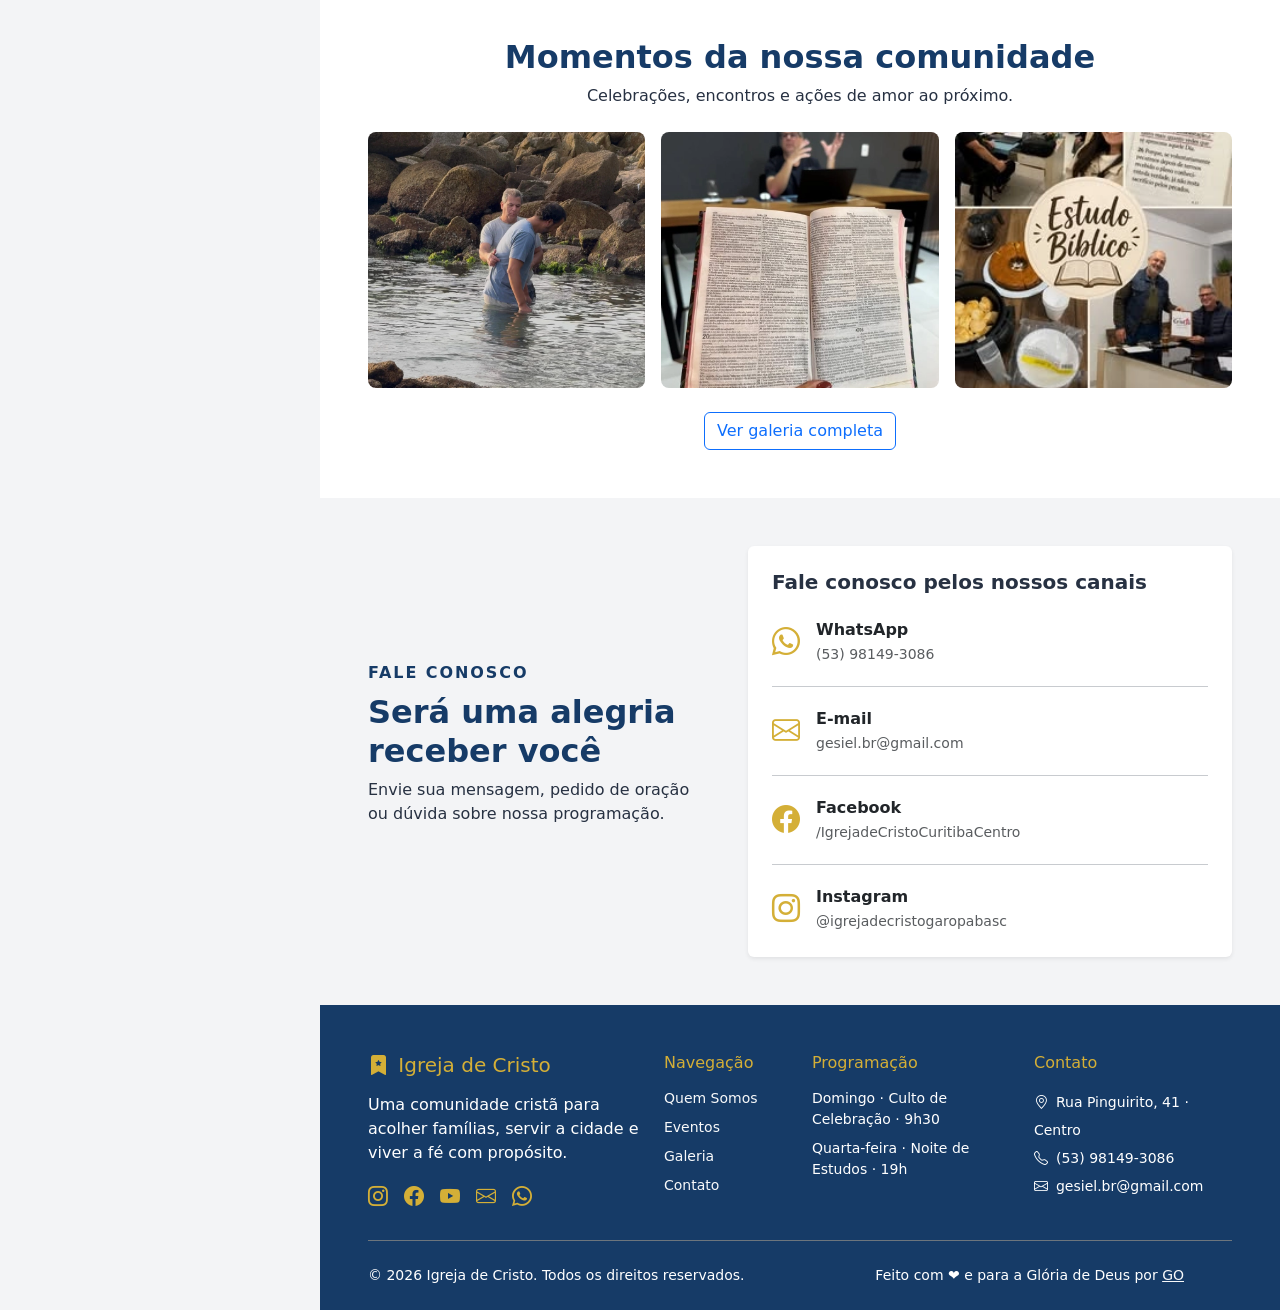
==== commit dd0163c0: "SEO, Content, UX, UI, accessibility" ====
--- a/index.html
+++ b/index.html
@@ -1,5 +1,4 @@
 <!doctype html>
-
 <html lang="pt-BR">
   <head>
     <meta charset="utf-8" />
@@ -15,6 +14,12 @@
     <meta content="#163b67" name="theme-color" />
     <link href="https://www.igrejadecristo.net.br/" rel="canonical" />
     <link href="assets/img/logo.svg" rel="icon" type="image/svg+xml" />
+    <link
+      rel="preload"
+      as="image"
+      href="/assets/img/closeup-shot-jesus-christ-lending-hand-help.webp"
+      fetchpriority="high"
+    />
     <meta content="pt_BR" property="og:locale" />
     <meta content="website" property="og:type" />
     <meta content="Igreja de Cristo" property="og:site_name" />
@@ -56,7 +61,6 @@
     />
     <link href="assets/css/styles.css" rel="stylesheet" />
     <script type="application/ld+json">
-         <script type="application/ld+json">
       {
         "@context": "https://schema.org",
         "@graph": [
@@ -160,7 +164,7 @@
         >
           <img
             class="img-fluid"
-            src="assets/img/novo-logo-white-300x120.png"
+            src="assets/img/novo-logo-white-300x120.webp"
             alt="Logo Igreja de Cristo"
             style="max-height: 64px; width: auto"
           />
@@ -184,9 +188,9 @@
         tabindex="-1"
       >
         <header class="offcanvas-header border-bottom border-secondary">
-          <h2 class="offcanvas-title fs-5" id="menuMobileLabel">
+          <p class="offcanvas-title fs-5" id="menuMobileLabel">
             Igreja de Cristo
-          </h2>
+          </p>
           <button
             aria-label="Fechar menu"
             class="btn-close btn-close-white"
@@ -260,7 +264,7 @@
             <img
               alt=""
               class="img-fluid"
-              src="assets/img/novo-logo-white-300x120.png"
+              src="assets/img/novo-logo-white-300x120.webp"
               style="max-width: 100%; height: auto; max-height: 80px"
             />
             <!--  <span>
@@ -328,11 +332,12 @@
             >
             <a
               class="btn btn-gold w-100"
-              href="https://wa.me/5548999999999?text=Olá%2C%20gostaria%20de%20saber%20mais%20sobre%20os%20cultos%20da%20Igreja%20de%20Cristo."
+              href="https://wa.me/5553981493086?text=Ol%C3%A1%2C%20gostaria%20de%20fazer%20um%20pedido%20de%20ora%C3%A7%C3%A3o."
               rel="noopener noreferrer"
               target="_blank"
             >
-              <i aria-hidden="true" class="bi bi-whatsapp me-1"></i> WhatsApp
+              <i aria-hidden="true" class="bi bi-whatsapp me-1"></i> Faça seu
+              pedido de oração
             </a>
           </section>
         </aside>
@@ -377,8 +382,11 @@
                   /> -->
                   <img
                     alt="Imagem mão de Jesus Cristo estendida para ajudar alguém"
-                    class="d-block w-100 hero-slide"
-                    src="/assets/img/closeup-shot-jesus-christ-lending-hand-help.jpg"
+                    class="d-block w-100 hero-slide hero-slide-mobile-right"
+                    src="/assets/img/closeup-shot-jesus-christ-lending-hand-help.webp"
+                    width="1700"
+                    height="900"
+                    fetchpriority="high"
                   />
                   <div
                     class="carousel-caption text-start top-50 translate-middle-y bottom-auto hero-caption"
@@ -408,8 +416,11 @@
                   /> -->
                   <img
                     alt="Silhueta de uma cruz ao pôr do sol"
-                    class="d-block w-100 hero-slide"
-                    src="/assets/img/resurrection-concept-crucifixion-jesus-christ-cross-sunset.jpg"
+                    class="d-block w-100 hero-slide hero-slide-mobile-right"
+                    src="/assets/img/resurrection-concept-crucifixion-jesus-christ-cross-sunset.webp"
+                    width="1700"
+                    height="900"
+                    loading="lazy"
                   />
                   <div
                     class="carousel-caption text-start top-50 translate-middle-y bottom-auto hero-caption"
@@ -432,7 +443,10 @@
                   <img
                     alt="Pessoas em comunhão ao pôr do sol"
                     class="d-block w-100 hero-slide"
-                    src="/assets/img/silhouette-handsome-asian-man-praying.jpg"
+                    src="/assets/img/silhouette-handsome-asian-man-praying.webp"
+                    width="1700"
+                    height="900"
+                    loading="lazy"
                   />
                   <div
                     class="carousel-caption text-start top-50 translate-middle-y bottom-auto hero-caption"
@@ -483,11 +497,12 @@
             class="bg-white py-5 px-4 px-md-5"
           >
             <header class="text-center mx-auto mb-5" style="max-width: 46rem">
-              <p
+              <!-- <p
                 class="text-uppercase text-brand fw-semibold letter-spacing mb-2"
               >
                 Nossa comunidade
-              </p>
+              </p> -->
+              <span class="section-kicker">Nossa comunidade</span>
               <h2 class="display-6 fw-bold text-brand" id="acolhimento">
                 Cristo, fé, e comunhão
               </h2>
@@ -649,7 +664,9 @@
                   alt="Comunidade reunida em celebração"
                   class="img-fluid rounded-3 gallery-image w-100"
                   loading="lazy"
-                  src="/assets/img/garopaba/batismo_1.jpg"
+                  src="/assets/img/garopaba/batismo_1.webp"
+                  width="800"
+                  height="600"
                 />
               </figure>
               <figure class="col-md-4 mb-0">
@@ -663,7 +680,9 @@
                   alt="Bíblia aberta durante momento de estudo"
                   class="img-fluid rounded-3 gallery-image w-100"
                   loading="lazy"
-                  src="/assets/img/garopaba/estudo_biblico_03.png"
+                  src="/assets/img/garopaba/estudo_biblico_03.webp"
+                  width="800"
+                  height="600"
                 />
               </figure>
               <figure class="col-md-4 mb-0">
@@ -677,7 +696,9 @@
                   alt="Grupo reunido em comunhão"
                   class="img-fluid rounded-3 gallery-image w-100"
                   loading="lazy"
-                  src="/assets/img/garopaba/estudo_biblico_01.jpg"
+                  src="/assets/img/garopaba/estudo_biblico_01.webp"
+                  width="800"
+                  height="600"
                 />
               </figure>
             </div>
@@ -828,9 +849,9 @@
               </div> -->
               <div class="col-lg-7">
                 <div class="card border-0 shadow-sm p-4">
-                  <h5 class="fw-semibold mb-4">
+                  <h3 class="h5 fw-semibold mb-4">
                     Fale conosco pelos nossos canais
-                  </h5>
+                  </h3>
                   <div class="d-flex flex-column gap-3">
                     <a
                       href="https://wa.me/5553981493086"
@@ -838,7 +859,10 @@
                       rel="noopener noreferrer"
                       class="d-flex align-items-center gap-3 text-decoration-none text-dark"
                     >
-                      <i class="bi bi-whatsapp fs-3 text-gold"></i>
+                      <i
+                        aria-hidden="true"
+                        class="bi bi-whatsapp fs-3 text-gold"
+                      ></i>
                       <div>
                         <div class="fw-semibold">WhatsApp</div>
                         <small class="text-muted">(53) 98149-3086</small>
@@ -851,7 +875,10 @@
                       href="mailto:gesiel.br@gmail.com"
                       class="d-flex align-items-center gap-3 text-decoration-none text-dark"
                     >
-                      <i class="bi bi-envelope fs-3 text-gold"></i>
+                      <i
+                        aria-hidden="true"
+                        class="bi bi-envelope fs-3 text-gold"
+                      ></i>
                       <div>
                         <div class="fw-semibold">E-mail</div>
                         <small class="text-muted">gesiel.br@gmail.com</small>
@@ -866,7 +893,10 @@
                       rel="noopener noreferrer"
                       class="d-flex align-items-center gap-3 text-decoration-none text-dark"
                     >
-                      <i class="bi bi-facebook fs-3 text-gold"></i>
+                      <i
+                        aria-hidden="true"
+                        class="bi bi-facebook fs-3 text-gold"
+                      ></i>
                       <div>
                         <div class="fw-semibold">Facebook</div>
                         <small class="text-muted"
@@ -883,7 +913,10 @@
                       rel="noopener noreferrer"
                       class="d-flex align-items-center gap-3 text-decoration-none text-dark"
                     >
-                      <i class="bi bi-instagram fs-3 text-gold"></i>
+                      <i
+                        aria-hidden="true"
+                        class="bi bi-instagram fs-3 text-gold"
+                      ></i>
                       <div>
                         <div class="fw-semibold">Instagram</div>
                         <small class="text-muted"
@@ -910,28 +943,28 @@
                   <ul class="list-unstyled small d-grid gap-2">
                     <li>
                       <a
-                        class="link-light link-opacity-75-hover text-decoration-none"
+                        class="link-light text-decoration-none"
                         href="quem-somos.html"
                         >Quem Somos</a
                       >
                     </li>
                     <li>
                       <a
-                        class="link-light link-opacity-75-hover text-decoration-none"
+                        class="link-light text-decoration-none"
                         href="eventos.html"
                         >Eventos</a
                       >
                     </li>
                     <li>
                       <a
-                        class="link-light link-opacity-75-hover text-decoration-none"
+                        class="link-light text-decoration-none"
                         href="galeria.html"
                         >Galeria</a
                       >
                     </li>
                     <li>
                       <a
-                        class="link-light link-opacity-75-hover text-decoration-none"
+                        class="link-light text-decoration-none"
                         href="contato.html"
                         >Contato</a
                       >
@@ -946,7 +979,7 @@
                   <h2 class="h6 text-gold mb-3" id="footer-cultos">
                     Programação
                   </h2>
-                  <ul class="list-unstyled text-white-50 small d-grid gap-2">
+                  <ul class="list-unstyled text-white small d-grid gap-2">
                     <li>Domingo · Culto de Celebração · 9h30</li>
                     <li>Quarta-feira · Noite de Estudos · 19h</li>
                   </ul>
@@ -957,13 +990,13 @@
                   class="col-xl-3 order-3 order-md-4"
                 >
                   <h2 class="h6 text-gold mb-3" id="footer-contact">Contato</h2>
-                  <address class="text-white-50 small lh-lg mb-3">
+                  <address class="text-white small lh-lg mb-3">
                     <i aria-hidden="true" class="bi bi-geo-alt me-2"></i>Rua
-                    Pinguirito, 40 · Centro<br />
-                    <i aria-hidden="true" class="bi bi-telephone me-2"></i>(48)
-                    99999-9999<br />
+                    Pinguirito, 41 · Centro<br />
+                    <i aria-hidden="true" class="bi bi-telephone me-2"></i>(53)
+                    98149-3086<br />
                     <i aria-hidden="true" class="bi bi-envelope me-2"></i
-                    >contato@igrejadecristo.net.br
+                    >gesiel.br@gmail.com
                   </address>
                 </div>
 
@@ -978,72 +1011,87 @@
                     ></i>
                     Igreja de Cristo
                   </h2>
-                  <p class="text-white-50">
+                  <p class="text-white">
                     Uma comunidade cristã para acolher famílias, servir a cidade
                     e viver a fé com propósito.
                   </p>
-                  <!--  <nav aria-label="Redes sociais" class="d-flex gap-2">
-          <a aria-label="Instagram" class="btn btn-outline-light btn-sm social-link" href="#"><i class="bi bi-instagram"></i></a>
-          <a aria-label="Facebook" class="btn btn-outline-light btn-sm social-link" href="#"><i class="bi bi-facebook"></i></a>
-          <a aria-label="YouTube" class="btn btn-outline-light btn-sm social-link" href="#"><i class="bi bi-youtube"></i></a>
-          <a aria-label="Spotify" class="btn btn-outline-light btn-sm social-link" href="#"><i class="bi bi-spotify"></i></a>
-        </nav> -->
                   <nav aria-label="Redes sociais" class="d-flex gap-3">
                     <a
                       aria-label="Instagram"
                       href="https://www.instagram.com/igrejadecristogaropabasc/"
                       class="text-gold fs-5"
-                      ><i class="bi bi-instagram"></i
-                    ></a>
+                      target="_blank"
+                      rel="noopener noreferrer"
+                    >
+                      <i aria-hidden="true" class="bi bi-instagram"></i>
+                    </a>
+
                     <a
                       aria-label="Facebook"
                       href="https://www.facebook.com/IgrejadeCristoCuritibaCentro"
                       class="text-gold fs-5"
-                      ><i class="bi bi-facebook"></i
-                    ></a>
+                      target="_blank"
+                      rel="noopener noreferrer"
+                    >
+                      <i aria-hidden="true" class="bi bi-facebook"></i>
+                    </a>
+
                     <a
                       aria-label="YouTube"
                       href="https://www.youtube.com/@IgrejadeCristoCuritiba"
                       class="text-gold fs-5"
-                      ><i class="bi bi-youtube"></i
-                    ></a>
-                    <!-- <a aria-label="Spotify" href="#" class="text-gold fs-5"
-                      ><i class="bi bi-spotify"></i
-                    ></a> -->
+                      target="_blank"
+                      rel="noopener noreferrer"
+                    >
+                      <i aria-hidden="true" class="bi bi-youtube"></i>
+                    </a>
+
                     <a
                       aria-label="E-mail"
                       href="mailto:gesiel.br@gmail.com"
                       class="text-gold fs-5"
-                      ><i class="bi bi-envelope"></i
-                    ></a>
+                    >
+                      <i aria-hidden="true" class="bi bi-envelope"></i>
+                    </a>
+
                     <a
                       aria-label="WhatsApp"
                       href="https://wa.me/5553981493086"
                       target="_blank"
                       class="text-gold fs-5"
-                      ><i class="bi bi-whatsapp"></i>
+                      rel="noopener noreferrer"
+                    >
+                      <i aria-hidden="true" class="bi bi-whatsapp"></i>
                     </a>
                   </nav>
                 </div>
               </div>
               <div
-                class="border-top border-secondary pt-4 d-md-flex justify-content-between align-items-center small text-white-50"
+                class="border-top border-secondary pt-4 d-md-flex justify-content-between align-items-center small text-white"
               >
                 <p class="mb-2 mb-md-0">
-                  © <span data-current-year="">2026</span> Igreja Comunidade da
-                  Graça. Todos os direitos reservados.
+                  © <span data-current-year="">2026</span> Igreja de Cristo.
+                  Todos os direitos reservados.
                 </p>
                 <p class="mb-0 me-0 me-lg-5">
-                  <a
-                    class="link-light link-opacity-75-hover text-decoration-none"
+                  <!--  <a
+                    class="link-light text-decoration-none"
                     href="#"
                     >Política de Privacidade</a
                   >
                   ·
                   <a
-                    class="link-light link-opacity-75-hover text-decoration-none"
+                    class="link-light text-decoration-none"
                     href="#"
                     >Termos de Uso</a
+                  > -->
+                  Feito com ❤ e para a Glória de Deus por
+                  <a
+                    class="link-light"
+                    href="https://gesieloliveira.com.br"
+                    rel="noopener noreferrer"
+                    style="color: var(--brand-gold); text-decoration: underline"
+                    >GO</a
                   >
                 </p>
               </div>
@@ -1053,9 +1101,10 @@
             href="https://wa.me/5553981493086"
             class="whatsapp-float"
             target="_blank"
+            rel="noopener noreferrer"
             aria-label="Fale conosco pelo WhatsApp"
           >
-            <i class="bi bi-whatsapp"></i>
+            <i aria-hidden="true" class="bi bi-whatsapp"></i>
           </a>
         </main>
       </div>
@@ -1065,6 +1114,6 @@
       integrity="sha384-FKyoEForCGlyvwx9Hj09JcYn3nv7wiPVlz7YYwJrWVcXK/BmnVDxM+D2scQbITxI"
       src="https://cdn.jsdelivr.net/npm/bootstrap@5.3.8/dist/js/bootstrap.bundle.min.js"
     ></script>
-    <script src="assets/js/main.js"></script>
+    <script src="assets/js/main.js" defer></script>
   </body>
 </html>
--- a/assets/css/styles.css
+++ b/assets/css/styles.css
@@ -47,12 +47,16 @@
   font-weight: 600;
 }
 
+.text-secondary {
+  color: #273142 !important;
+}
+
 .sidebar {
   height: 100vh;
   overflow-y: auto;
 }
 .sidebar-link {
-  color: rgba(255, 255, 255, 0.78);
+  color: #fff;
   transition:
     background-color 0.2s ease,
     color 0.2s ease;
@@ -67,10 +71,19 @@
   border-left: 0.25rem solid var(--brand-gold);
 }
 
+/* .hero-slide {
+  min-height: min(76vh, 720px);
+  object-fit: cover;
+  filter: brightness(0.75);
+} */
+
 .hero-slide {
-  min-height: min(76vh, 720px);
-  object-fit: cover;
-  filter: brightness(0.6);
+  height: 100vh;
+  min-height: 520px;
+  max-height: 760px;
+  object-fit: cover;
+  object-position: center;
+  filter: brightness(0.75);
 }
 .hero-caption {
   max-width: 46rem;
@@ -144,6 +157,40 @@
   transform: scale(1.08);
 }
 
+.mission-card {
+  position: relative;
+  overflow: hidden;
+  transition:
+    transform 0.25s ease,
+    box-shadow 0.25s ease;
+}
+
+.mission-card::before {
+  content: "";
+  position: absolute;
+  inset: 0 0 auto;
+  height: 0.35rem;
+  background: var(--brand-gold);
+}
+
+.mission-card:hover {
+  transform: translateY(-0.35rem);
+  box-shadow: 0 1rem 2.5rem rgba(22, 59, 103, 0.12) !important;
+}
+
+.mission-icon {
+  width: 4rem;
+  height: 4rem;
+  color: var(--brand);
+  background: rgba(197, 157, 95, 0.16);
+}
+
+.mission-card-feature {
+  background:
+    linear-gradient(135deg, rgba(22, 59, 103, 0.04), rgba(197, 157, 95, 0.1)),
+    #fff;
+}
+
 @keyframes pulse-whats {
   0% {
     box-shadow: 0 0 0 0 rgba(37, 211, 102, 0.6);
@@ -307,3 +354,17 @@
     margin-bottom: 0;
   }
 }
+
+@media (max-width: 767.98px) {
+  .hero-slide {
+    height: calc(100vh - 88px);
+    min-height: 560px;
+    max-height: none;
+    object-fit: cover;
+    object-position: center center;
+  }
+
+  .hero-slide-mobile-right {
+    object-position: 75% center;
+  }
+}
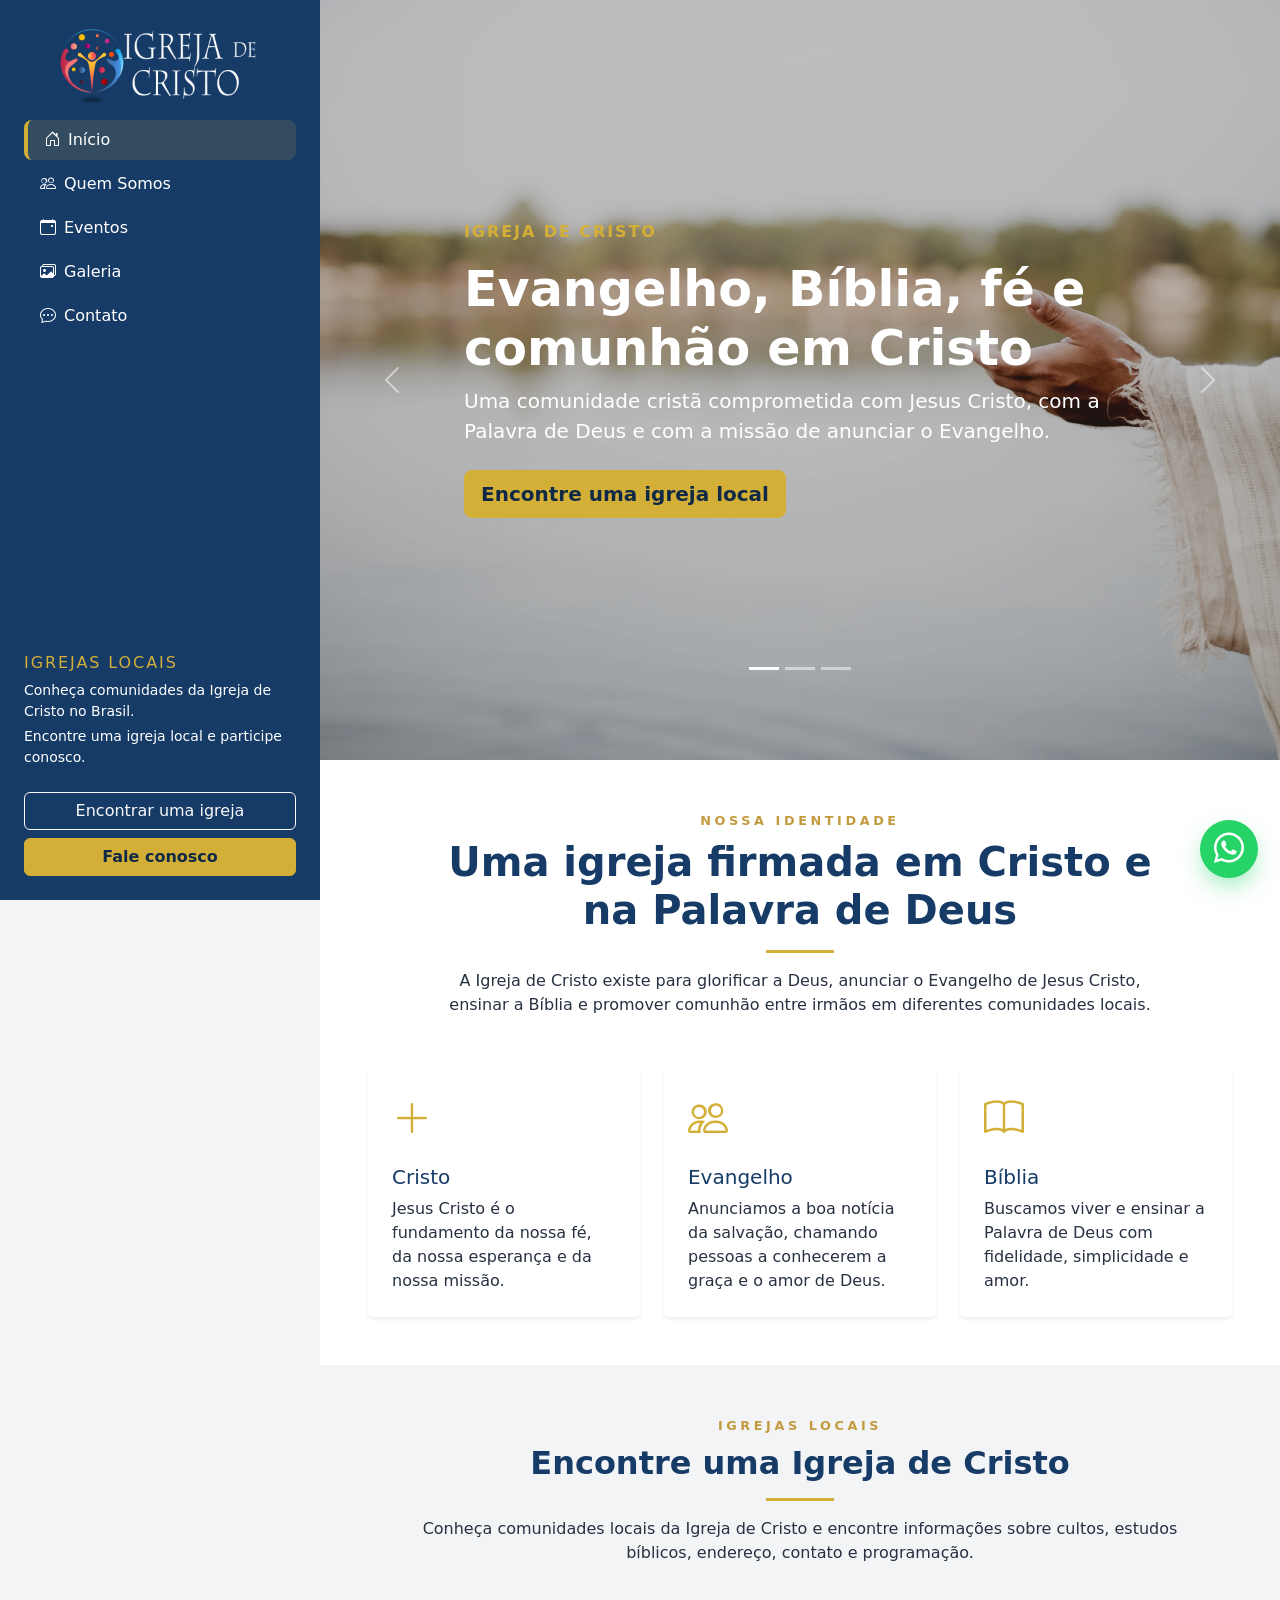
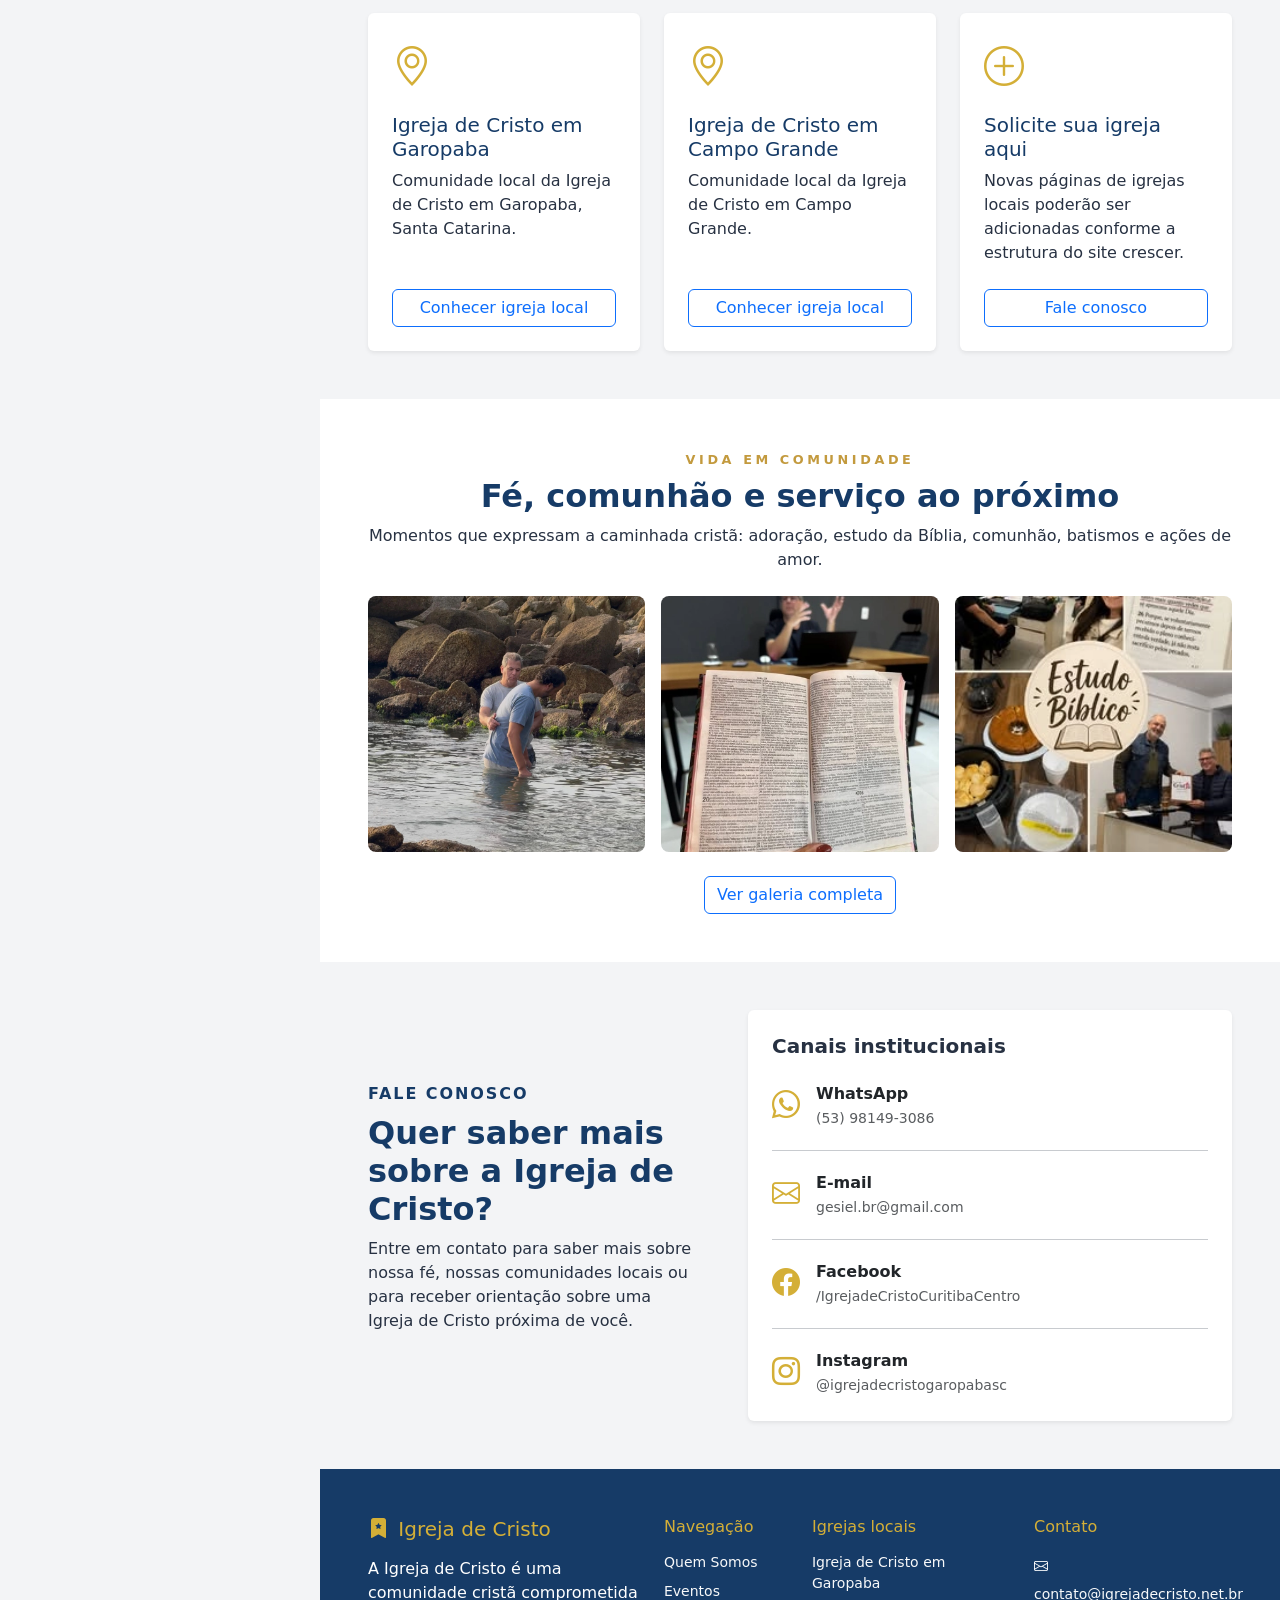
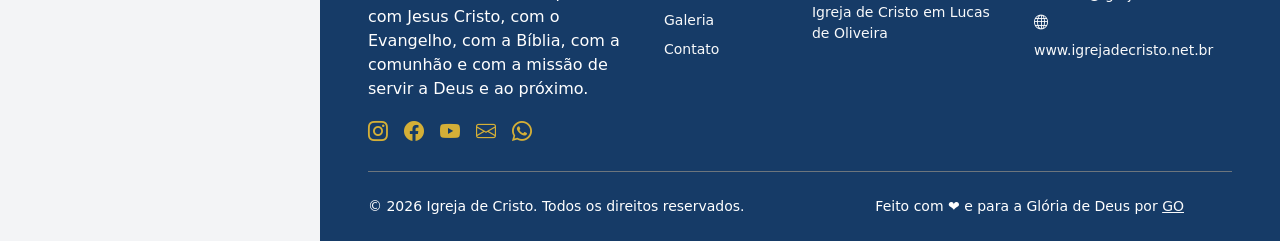
==== commit 791ed9d6: "gitgnore e remoção sujeira" ====
--- a/index.html
+++ b/index.html
@@ -3,9 +3,7 @@
   <head>
     <meta charset="utf-8" />
     <meta content="width=device-width, initial-scale=1" name="viewport" />
-    <title>
-      Igreja de Cristo em Garopaba | Cultos, Estudos Bíblicos e Comunhão
-    </title>
+    <title>Igreja de Cristo | Evangelho, Bíblia, Fé e Comunhão no Brasil</title>
     <meta
       content="Conheça a Igreja de Cristo em Garopaba: cultos, eventos, ministérios, galeria e contato. Venha fazer parte desta comunidade."
       name="description"
@@ -24,11 +22,11 @@
     <meta content="website" property="og:type" />
     <meta content="Igreja de Cristo" property="og:site_name" />
     <meta
-      content="Igreja de Cristo | Fé, comunhão e propósito em Imbituba"
+      content="Igreja de Cristo | Evangelho, Bíblia, Fé e Comunhão no Brasil"
       property="og:title"
     />
     <meta
-      content="Conheça a Igreja de Cristo em Imbituba: cultos, eventos, ministérios, galeria e contato. Venha fazer parte desta comunidade."
+      content="Conheça a Igreja de Cristo: uma comunidade cristã comprometida com Jesus Cristo, o Evangelho, a Bíblia, a comunhão e a missão de anunciar a Palavra de Deus."
       property="og:description"
     />
     <meta content="https://www.igrejadecristo.net.br/" property="og:url" />
@@ -38,11 +36,11 @@
     />
     <meta content="summary_large_image" name="twitter:card" />
     <meta
-      content="Igreja de Cristo | Fé, comunhão e propósito em Garopaba"
+      content="Igreja de Cristo | Evangelho, Bíblia, Fé e Comunhão no Brasil"
       name="twitter:title"
     />
     <meta
-      content="Conheça a Igreja de Cristo em Garopaba: cultos, eventos, ministérios, galeria e contato. Venha fazer parte desta comunidade."
+      content="Conheça a Igreja de Cristo: uma comunidade cristã comprometida com Jesus Cristo, o Evangelho, a Bíblia, a comunhão e a missão de anunciar a Palavra de Deus."
       name="twitter:description"
     />
     <meta
@@ -65,20 +63,12 @@
         "@context": "https://schema.org",
         "@graph": [
           {
-            "@type": "Church",
-            "@id": "https://www.igrejadecristo.net.br/garopaba/#church",
-            "name": "Igreja de Cristo em Garopaba",
-            "url": "https://www.igrejadecristo.net.br/garopaba/",
+            "@type": "Organization",
+            "@id": "https://www.igrejadecristo.net.br/#organization",
+            "name": "Igreja de Cristo",
+            "url": "https://www.igrejadecristo.net.br/",
             "logo": "https://www.igrejadecristo.net.br/assets/img/logo.svg",
-            "telephone": "+55-48-99999-9999",
-            "email": "contato@igrejadecristo.net.br",
-            "address": {
-              "@type": "PostalAddress",
-              "streetAddress": "Rua Pinguirito, 40",
-              "addressLocality": "Garopaba",
-              "addressRegion": "SC",
-              "addressCountry": "BR"
-            },
+            "description": "A Igreja de Cristo é uma comunidade cristã comprometida com Jesus Cristo, o Evangelho, a Bíblia, a fé, a comunhão e a missão de anunciar a Palavra de Deus no Brasil.",
             "sameAs": [
               "https://www.instagram.com/igrejadecristo",
               "https://www.facebook.com/igrejadecristo",
@@ -86,62 +76,28 @@
             ]
           },
           {
-            "@type": "Event",
-            "@id": "https://www.igrejadecristo.net.br/garopaba/#culto-celebracao",
-            "name": "Culto de Celebração",
-            "description": "Culto semanal da Igreja de Cristo em Garopaba.",
-            "eventAttendanceMode": "https://schema.org/OfflineEventAttendanceMode",
-            "eventStatus": "https://schema.org/EventScheduled",
-            "eventSchedule": {
-              "@type": "Schedule",
-              "repeatFrequency": "P1W",
-              "byDay": "https://schema.org/Sunday",
-              "startTime": "09:30",
-              "endTime": "11:00"
+            "@type": "WebSite",
+            "@id": "https://www.igrejadecristo.net.br/#website",
+            "name": "Igreja de Cristo",
+            "url": "https://www.igrejadecristo.net.br/",
+            "publisher": {
+              "@id": "https://www.igrejadecristo.net.br/#organization"
             },
-            "location": {
-              "@type": "Place",
-              "name": "Igreja de Cristo em Garopaba",
-              "address": {
-                "@type": "PostalAddress",
-                "streetAddress": "Rua Pinguirito, 40",
-                "addressLocality": "Garopaba",
-                "addressRegion": "SC",
-                "addressCountry": "BR"
-              }
-            },
-            "organizer": {
-              "@id": "https://www.igrejadecristo.net.br/garopaba/#church"
-            }
+            "inLanguage": "pt-BR"
           },
           {
-            "@type": "Event",
-            "@id": "https://www.igrejadecristo.net.br/garopaba/#noite-de-estudos",
-            "name": "Noite de Estudos",
-            "description": "Estudo bíblico semanal da Igreja de Cristo em Garopaba.",
-            "eventAttendanceMode": "https://schema.org/OfflineEventAttendanceMode",
-            "eventStatus": "https://schema.org/EventScheduled",
-            "eventSchedule": {
-              "@type": "Schedule",
-              "repeatFrequency": "P1W",
-              "byDay": "https://schema.org/Wednesday",
-              "startTime": "19:00",
-              "endTime": "20:30"
-            },
-            "location": {
-              "@type": "Place",
-              "name": "Igreja de Cristo em Garopaba",
-              "address": {
-                "@type": "PostalAddress",
-                "streetAddress": "Rua Pinguirito, 40",
-                "addressLocality": "Garopaba",
-                "addressRegion": "SC",
-                "addressCountry": "BR"
+            "@type": "ItemList",
+            "@id": "https://www.igrejadecristo.net.br/#igrejas-locais",
+            "name": "Igrejas de Cristo locais",
+            "description": "Conheça igrejas locais ligadas à Igreja de Cristo no Brasil.",
+            "itemListElement": [
+              {
+                "@type": "ListItem",
+                "position": 1,
+                "name": "Igreja de Cristo em Garopaba",
+                "url": "https://www.igrejadecristo.net.br/garopaba/"
               }
-            },
-            "organizer": {
-              "@id": "https://www.igrejadecristo.net.br/garopaba/#church"
-            }
+            ]
           }
         ]
       }
@@ -258,7 +214,7 @@
         >
           <a
             aria-label="Igreja de Cristo - página inicial"
-            class="d-flex align-items-center justify-content-center gap-3 text-white text-decoration-none mb-5"
+            class="d-flex align-items-center justify-content-center gap-3 text-white text-decoration-none mb-3"
             href="index.html"
           >
             <img
@@ -318,27 +274,23 @@
               </li>
             </ul>
           </nav>
-          <section aria-labelledby="cultos-aside" class="mt-auto pt-3">
+          <section aria-labelledby="igrejas-aside" class="mt-auto pt-3">
             <h2
               class="fs-6 text-uppercase text-gold letter-spacing"
-              id="cultos-aside"
+              id="igrejas-aside"
             >
-              Encontros
+              Igrejas locais
             </h2>
-            <p class="small mb-1">Domingo · 9h30</p>
-            <p class="small mb-4">Quarta-feira · 19h</p>
-            <a class="btn btn-outline-light w-100 mb-2" href="contato.html"
-              >Como chegar</a
-            >
-            <a
-              class="btn btn-gold w-100"
-              href="https://wa.me/5553981493086?text=Ol%C3%A1%2C%20gostaria%20de%20fazer%20um%20pedido%20de%20ora%C3%A7%C3%A3o."
-              rel="noopener noreferrer"
-              target="_blank"
-            >
-              <i aria-hidden="true" class="bi bi-whatsapp me-1"></i> Faça seu
-              pedido de oração
+            <p class="small mb-1">
+              Conheça comunidades da Igreja de Cristo no Brasil.
+            </p>
+            <p class="small mb-4">
+              Encontre uma igreja local e participe conosco.
+            </p>
+            <a class="btn btn-outline-light w-100 mb-2" href="#igrejas-locais">
+              Encontrar uma igreja
             </a>
+            <a class="btn btn-gold w-100" href="contato.html"> Fale conosco </a>
           </section>
         </aside>
         <main
@@ -394,18 +346,18 @@
                     <p
                       class="text-gold text-uppercase fw-semibold letter-spacing mb-3"
                     >
-                      Bem-vindo
+                      Igreja de Cristo
                     </p>
                     <h1 class="display-4 fw-bold">
-                      Igreja de Cristo em Garopaba
+                      Evangelho, Bíblia, fé e comunhão em Cristo
                     </h1>
                     <p class="lead d-none d-sm-block">
-                      Um lugar para pertencer, crescer na fé e viver comunhão em
-                      Cristo.
-                    </p>
-                    <a class="btn btn-gold btn-lg mt-2" href="contato.html"
-                      >Planeje sua visita</a
-                    >
+                      Uma comunidade cristã comprometida com Jesus Cristo, com a
+                      Palavra de Deus e com a missão de anunciar o Evangelho.
+                    </p>
+                    <a class="btn btn-gold btn-lg mt-2" href="#igrejas-locais">
+                      Encontre uma igreja local
+                    </a>
                   </div>
                 </article>
                 <article class="carousel-item">
@@ -428,15 +380,16 @@
                     <p
                       class="text-gold text-uppercase fw-semibold letter-spacing mb-3"
                     >
-                      Culto de domingo
-                    </p>
-                    <h2 class="display-5 fw-bold">Domingos às 9h30</h2>
+                      Nossa fé
+                    </p>
+                    <h2 class="display-5 fw-bold">Cristo no centro de tudo</h2>
                     <p class="lead d-none d-sm-block">
-                      Uma celebração preparada para toda a família.
-                    </p>
-                    <a class="btn btn-gold btn-lg mt-2" href="eventos.html"
-                      >Ver programação</a
-                    >
+                      Cremos na autoridade das Escrituras, na graça de Deus, na
+                      comunhão dos santos e na vida transformada pelo Evangelho.
+                    </p>
+                    <a class="btn btn-gold btn-lg mt-2" href="quem-somos.html">
+                      Conheça nossa fé
+                    </a>
                   </div>
                 </article>
                 <article class="carousel-item">
@@ -454,15 +407,18 @@
                     <p
                       class="text-gold text-uppercase fw-semibold letter-spacing mb-3"
                     >
-                      Conecte-se
-                    </p>
-                    <h2 class="display-5 fw-bold">Há espaço para você aqui</h2>
+                      Comunhão e missão
+                    </p>
+                    <h2 class="display-5 fw-bold">
+                      Uma igreja presente em comunidades locais
+                    </h2>
                     <p class="lead d-none d-sm-block">
-                      Conheça ministérios, grupos e formas de servir.
-                    </p>
-                    <a class="btn btn-gold btn-lg mt-2" href="quem-somos.html"
-                      >Conheça a igreja</a
-                    >
+                      A Igreja de Cristo se reúne em diferentes cidades para
+                      adorar a Deus, servir pessoas e proclamar a Palavra.
+                    </p>
+                    <a class="btn btn-gold btn-lg mt-2" href="#igrejas-locais">
+                      Ver igrejas locais
+                    </a>
                   </div>
                 </article>
               </div>
@@ -497,32 +453,32 @@
             class="bg-white py-5 px-4 px-md-5"
           >
             <header class="text-center mx-auto mb-5" style="max-width: 46rem">
-              <!-- <p
-                class="text-uppercase text-brand fw-semibold letter-spacing mb-2"
-              >
-                Nossa comunidade
-              </p> -->
-              <span class="section-kicker">Nossa comunidade</span>
+              <span class="section-kicker">Nossa identidade</span>
               <h2 class="display-6 fw-bold text-brand" id="acolhimento">
-                Cristo, fé, e comunhão
+                Uma igreja firmada em Cristo e na Palavra de Deus
               </h2>
               <span
                 aria-hidden="true"
                 class="gold-rule d-block mx-auto my-3"
               ></span>
               <p class="text-secondary">
-                Uma igreja comprometida com o Evangelho, com Cristo e com os
-                ensinamentos Dele.
+                A Igreja de Cristo existe para glorificar a Deus, anunciar o
+                Evangelho de Jesus Cristo, ensinar a Bíblia e promover comunhão
+                entre irmãos em diferentes comunidades locais.
               </p>
             </header>
             <div class="row g-4">
               <article class="col-md-4">
                 <div class="card h-100 border-0 shadow-sm hover-lift">
                   <div class="card-body p-4">
-                    <i aria-hidden="true" class="bi bi-book text-gold fs-1"></i>
-                    <h3 class="h5 text-brand mt-3">Palavra</h3>
+                    <i
+                      aria-hidden="true"
+                      class="bi bi-plus-lg text-gold fs-1"
+                    ></i>
+                    <h3 class="h5 text-brand mt-3">Cristo</h3>
                     <p class="text-secondary mb-0">
-                      Mensagens bíblicas para viver a fé no dia a dia.
+                      Jesus Cristo é o fundamento da nossa fé, da nossa
+                      esperança e da nossa missão.
                     </p>
                   </div>
                 </div>
@@ -534,9 +490,10 @@
                       aria-hidden="true"
                       class="bi bi-people text-gold fs-1"
                     ></i>
-                    <h3 class="h5 text-brand mt-3">Comunhão</h3>
+                    <h3 class="h5 text-brand mt-3">Evangelho</h3>
                     <p class="text-secondary mb-0">
-                      Encontros e grupos para criar relacionamentos verdadeiros.
+                      Anunciamos a boa notícia da salvação, chamando pessoas a
+                      conhecerem a graça e o amor de Deus.
                     </p>
                   </div>
                 </div>
@@ -544,13 +501,11 @@
               <article class="col-md-4">
                 <div class="card h-100 border-0 shadow-sm hover-lift">
                   <div class="card-body p-4">
-                    <i
-                      aria-hidden="true"
-                      class="bi bi-heart text-gold fs-1"
-                    ></i>
-                    <h3 class="h5 text-brand mt-3">Amor</h3>
+                    <i aria-hidden="true" class="bi bi-book text-gold fs-1"></i>
+                    <h3 class="h5 text-brand mt-3">Bíblia</h3>
                     <p class="text-secondary mb-0">
-                      Guiados pelo amor de Cristo transformando realidades.
+                      Buscamos viver e ensinar a Palavra de Deus com fidelidade,
+                      simplicidade e amor.
                     </p>
                   </div>
                 </div>
@@ -558,6 +513,110 @@
             </div>
           </section>
           <section
+            aria-labelledby="igrejas-locais-title"
+            class="bg-soft py-5 px-4 px-md-5"
+            id="igrejas-locais"
+          >
+            <header class="text-center mx-auto mb-5" style="max-width: 48rem">
+              <span class="section-kicker">Igrejas locais</span>
+
+              <h2 class="fw-bold text-brand" id="igrejas-locais-title">
+                Encontre uma Igreja de Cristo
+              </h2>
+
+              <span
+                aria-hidden="true"
+                class="gold-rule d-block mx-auto my-3"
+              ></span>
+
+              <p class="text-secondary">
+                Conheça comunidades locais da Igreja de Cristo e encontre
+                informações sobre cultos, estudos bíblicos, endereço, contato e
+                programação.
+              </p>
+            </header>
+
+            <div class="row g-4 align-items-stretch">
+              <article class="col-md-6 col-xl-4 d-flex">
+                <div class="card border-0 shadow-sm h-100 hover-lift w-100">
+                  <div class="card-body p-4 d-flex flex-column">
+                    <i
+                      aria-hidden="true"
+                      class="bi bi-geo-alt text-gold fs-1"
+                    ></i>
+
+                    <h3 class="h5 text-brand mt-3">
+                      Igreja de Cristo em Garopaba
+                    </h3>
+
+                    <p class="text-secondary mb-4">
+                      Comunidade local da Igreja de Cristo em Garopaba, Santa
+                      Catarina.
+                    </p>
+
+                    <a
+                      class="btn btn-outline-primary w-100 mt-auto align-self-start"
+                      href="garopaba/"
+                    >
+                      Conhecer igreja local
+                    </a>
+                  </div>
+                </div>
+              </article>
+
+              <article class="col-md-6 col-xl-4 d-flex">
+                <div class="card border-0 shadow-sm h-100 hover-lift w-100">
+                  <div class="card-body p-4 d-flex flex-column">
+                    <i
+                      aria-hidden="true"
+                      class="bi bi-geo-alt text-gold fs-1"
+                    ></i>
+
+                    <h3 class="h5 text-brand mt-3">
+                      Igreja de Cristo em Campo Grande
+                    </h3>
+
+                    <p class="text-secondary mb-4">
+                      Comunidade local da Igreja de Cristo em Campo Grande.
+                    </p>
+
+                    <a
+                      class="btn btn-outline-primary w-100 mt-auto align-self-start"
+                      href="lucasdeoliveira/"
+                    >
+                      Conhecer igreja local
+                    </a>
+                  </div>
+                </div>
+              </article>
+
+              <article class="col-md-6 col-xl-4 d-flex">
+                <div class="card border-0 shadow-sm h-100 hover-lift w-100">
+                  <div class="card-body p-4 d-flex flex-column">
+                    <i
+                      aria-hidden="true"
+                      class="bi bi-plus-circle text-gold fs-1"
+                    ></i>
+
+                    <h3 class="h5 text-brand mt-3">Solicite sua igreja aqui</h3>
+
+                    <p class="text-secondary mb-4">
+                      Novas páginas de igrejas locais poderão ser adicionadas
+                      conforme a estrutura do site crescer.
+                    </p>
+
+                    <a
+                      class="btn btn-outline-primary w-100 mt-auto align-self-start"
+                      href="contato.html"
+                    >
+                      Fale conosco
+                    </a>
+                  </div>
+                </div>
+              </article>
+            </div>
+          </section>
+          <!-- <section
             aria-labelledby="proximos-eventos"
             class="bg-soft py-5 px-4 px-md-5"
           >
@@ -573,13 +632,13 @@
                 <h2 class="fw-bold text-brand mb-0" id="proximos-eventos">
                   Encontros toda semana
                 </h2>
-              </section>
-              <!-- <a
+              </section> -->
+          <!-- <a
                 class="btn btn-outline-primary mt-3 mt-md-0"
                 href="eventos.html"
                 >Agenda completa</a
               > -->
-            </header>
+          <!-- </header>
             <div class="row g-4">
               <article class="col-xl-6">
                 <div class="card border-0 shadow-sm h-100">
@@ -588,7 +647,7 @@
                       class="event-date text-center rounded-3 bg-brand text-white p-2 d-flex align-items-center justify-content-center"
                       datetime="2026-05-31"
                       ><strong class="d-block fs-3 lh-1">DOM</strong>
-                      <!-- <span class="small" >MAI</span> -->
+                      <span class="small" >MAI</span>
                     </time>
                     <div>
                       <h3 class="h5 text-brand">Culto de Celebração</h3>
@@ -607,7 +666,7 @@
                       class="event-date text-center rounded-3 bg-brand text-white p-2 d-flex align-items-center justify-content-center"
                       datetime="2026-06-03"
                       ><strong class="d-block fs-3 lh-1">QUA</strong>
-                      <!-- <span class="small">JUN</span> -->
+                      <span class="small">JUN</span>
                     </time>
                     <div>
                       <h3 class="h5 text-brand">Noite de Estudos</h3>
@@ -618,8 +677,8 @@
                     </div>
                   </div>
                 </div>
-              </article>
-              <!-- <article class="col-xl-4">
+              </article> -->
+          <!-- <article class="col-xl-4">
                 <div class="card border-0 shadow-sm h-100">
                   <div class="card-body d-flex gap-3 p-4">
                     <time
@@ -638,30 +697,26 @@
                   </div>
                 </div>
               </article> -->
-            </div>
-          </section>
+          <!-- </div>
+          </section>  -->
           <section
             aria-labelledby="galeria-home"
             class="bg-white py-5 px-4 px-md-5"
           >
             <header class="text-center mb-4">
+              <span class="section-kicker">Vida em comunidade</span>
               <h2 class="fw-bold text-brand" id="galeria-home">
-                Momentos da nossa comunidade
+                Fé, comunhão e serviço ao próximo
               </h2>
               <p class="text-secondary">
-                Celebrações, encontros e ações de amor ao próximo.
+                Momentos que expressam a caminhada cristã: adoração, estudo da
+                Bíblia, comunhão, batismos e ações de amor.
               </p>
             </header>
             <div class="row g-3 mb-4">
               <figure class="col-md-4 mb-0">
-                <!-- <img
-                  alt="Comunidade reunida em celebração"
-                  class="img-fluid rounded-3 gallery-image w-100"
-                  loading="lazy"
-                  src="https://images.unsplash.com/photo-1438232992991-995b7058bbb3?auto=format&amp;fit=crop&amp;w=800&amp;q=80"
-                /> -->
                 <img
-                  alt="Comunidade reunida em celebração"
+                  alt="Batismo realizado por uma comunidade da Igreja de Cristo"
                   class="img-fluid rounded-3 gallery-image w-100"
                   loading="lazy"
                   src="/assets/img/garopaba/batismo_1.webp"
@@ -670,14 +725,8 @@
                 />
               </figure>
               <figure class="col-md-4 mb-0">
-                <!-- <img
-                  alt="Bíblia aberta durante momento de estudo"
-                  class="img-fluid rounded-3 gallery-image w-100"
-                  loading="lazy"
-                  src="https://images.unsplash.com/photo-1504052434569-70ad5836ab65?auto=format&amp;fit=crop&amp;w=800&amp;q=80"
-                /> -->
                 <img
-                  alt="Bíblia aberta durante momento de estudo"
+                  alt="Momento de estudo bíblico em comunidade cristã"
                   class="img-fluid rounded-3 gallery-image w-100"
                   loading="lazy"
                   src="/assets/img/garopaba/estudo_biblico_03.webp"
@@ -686,14 +735,8 @@
                 />
               </figure>
               <figure class="col-md-4 mb-0">
-                <!-- <img
-                  alt="Grupo reunido em comunhão"
-                  class="img-fluid rounded-3 gallery-image w-100"
-                  loading="lazy"
-                  src="https://images.unsplash.com/photo-1529070538774-1843cb3265df?auto=format&amp;fit=crop&amp;w=800&amp;q=80"
-                /> -->
                 <img
-                  alt="Grupo reunido em comunhão"
+                  alt="Pessoas reunidas em comunhão cristã"
                   class="img-fluid rounded-3 gallery-image w-100"
                   loading="lazy"
                   src="/assets/img/garopaba/estudo_biblico_01.webp"
@@ -720,11 +763,12 @@
                   Fale conosco
                 </p>
                 <h2 class="fw-bold text-brand" id="contato-home">
-                  Será uma alegria receber você
+                  Quer saber mais sobre a Igreja de Cristo?
                 </h2>
                 <p class="text-secondary">
-                  Envie sua mensagem, pedido de oração ou dúvida sobre nossa
-                  programação.
+                  Entre em contato para saber mais sobre nossa fé, nossas
+                  comunidades locais ou para receber orientação sobre uma Igreja
+                  de Cristo próxima de você.
                 </p>
                 <!-- <a class="btn btn-gold" href="contato.html"
                   >Entrar em contato</a
@@ -849,9 +893,7 @@
               </div> -->
               <div class="col-lg-7">
                 <div class="card border-0 shadow-sm p-4">
-                  <h3 class="h5 fw-semibold mb-4">
-                    Fale conosco pelos nossos canais
-                  </h3>
+                  <h3 class="h5 fw-semibold mb-4">Canais institucionais</h3>
                   <div class="d-flex flex-column gap-3">
                     <a
                       href="https://wa.me/5553981493086"
@@ -977,11 +1019,23 @@
                   class="col-6 col-md-3 col-xl-3 order-2 order-md-3"
                 >
                   <h2 class="h6 text-gold mb-3" id="footer-cultos">
-                    Programação
+                    Igrejas locais
                   </h2>
                   <ul class="list-unstyled text-white small d-grid gap-2">
-                    <li>Domingo · Culto de Celebração · 9h30</li>
-                    <li>Quarta-feira · Noite de Estudos · 19h</li>
+                    <li>
+                      <a
+                        class="link-light text-decoration-none"
+                        href="garopaba/"
+                        >Igreja de Cristo em Garopaba</a
+                      >
+                    </li>
+                    <li>
+                      <a
+                        class="link-light text-decoration-none"
+                        href="lucasdeoliveira/"
+                        >Igreja de Cristo em Lucas de Oliveira</a
+                      >
+                    </li>
                   </ul>
                 </div>
 
@@ -990,13 +1044,26 @@
                   class="col-xl-3 order-3 order-md-4"
                 >
                   <h2 class="h6 text-gold mb-3" id="footer-contact">Contato</h2>
+
                   <address class="text-white small lh-lg mb-3">
-                    <i aria-hidden="true" class="bi bi-geo-alt me-2"></i>Rua
-                    Pinguirito, 41 · Centro<br />
-                    <i aria-hidden="true" class="bi bi-telephone me-2"></i>(53)
-                    98149-3086<br />
-                    <i aria-hidden="true" class="bi bi-envelope me-2"></i
-                    >gesiel.br@gmail.com
+                    <i aria-hidden="true" class="bi bi-envelope me-2"></i>
+                    <a
+                      class="link-light text-decoration-none"
+                      href="mailto:contato@igrejadecristo.net.br"
+                    >
+                      contato@igrejadecristo.net.br
+                    </a>
+                    <br />
+
+                    <i aria-hidden="true" class="bi bi-globe me-2"></i>
+                    <a
+                      class="link-light text-decoration-none"
+                      href="https://www.igrejadecristo.net.br/"
+                      rel="noopener noreferrer"
+                      target="_blank"
+                    >
+                      www.igrejadecristo.net.br
+                    </a>
                   </address>
                 </div>
 
@@ -1012,8 +1079,9 @@
                     Igreja de Cristo
                   </h2>
                   <p class="text-white">
-                    Uma comunidade cristã para acolher famílias, servir a cidade
-                    e viver a fé com propósito.
+                    A Igreja de Cristo é uma comunidade cristã comprometida com
+                    Jesus Cristo, com o Evangelho, com a Bíblia, com a comunhão
+                    e com a missão de servir a Deus e ao próximo.
                   </p>
                   <nav aria-label="Redes sociais" class="d-flex gap-3">
                     <a
--- a/assets/css/styles.css
+++ b/assets/css/styles.css
@@ -5,6 +5,7 @@
   --brand-gold: #d4af37;
   --brand-gold-dark: #b79322;
   --brand-gray: #f3f4f6;
+  --brand-gray-soft: #fbfcfe;
   --bs-primary: var(--brand-blue);
   --bs-primary-rgb: 22, 59, 103;
   --bs-warning: var(--brand-gold);
@@ -21,6 +22,9 @@
 }
 .bg-soft {
   background-color: var(--brand-gray);
+}
+.bg-soft-light {
+  background-color: var(--brand-gray-soft);
 }
 .text-brand {
   color: var(--brand-blue) !important;
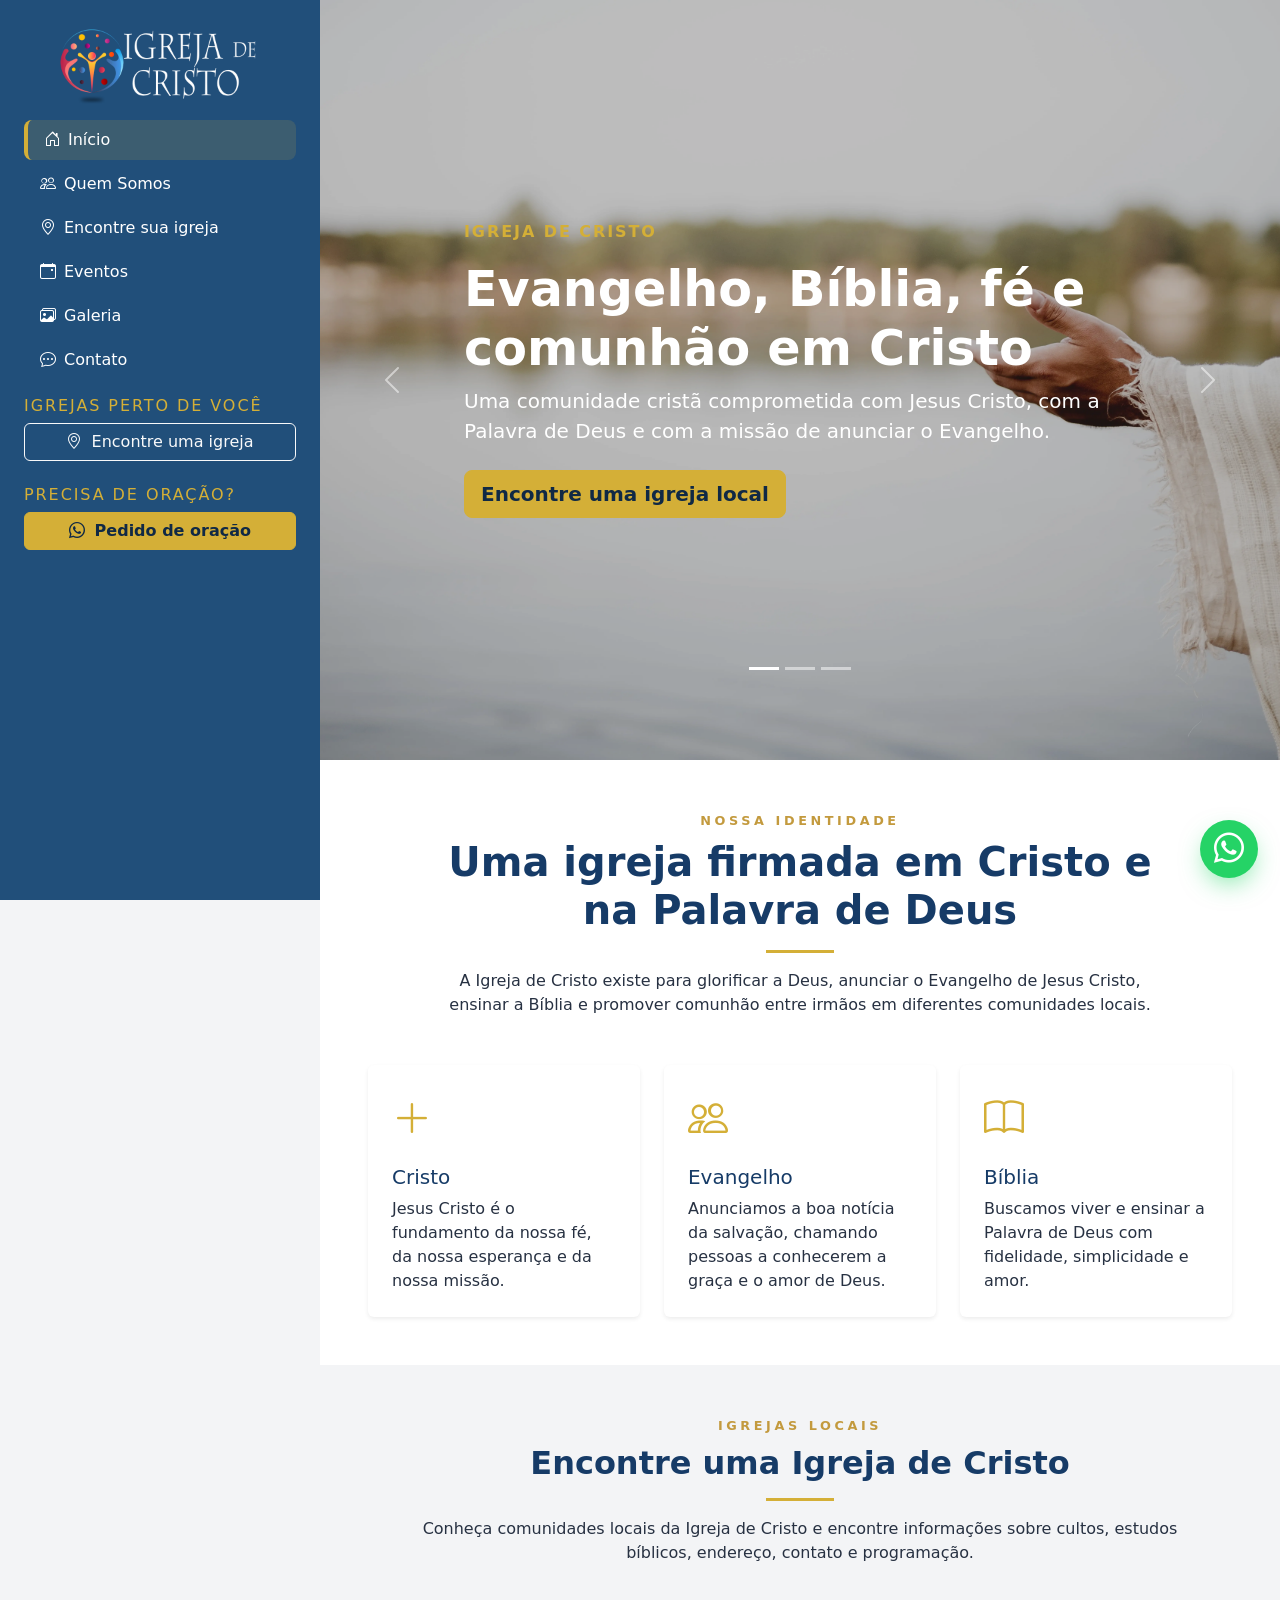
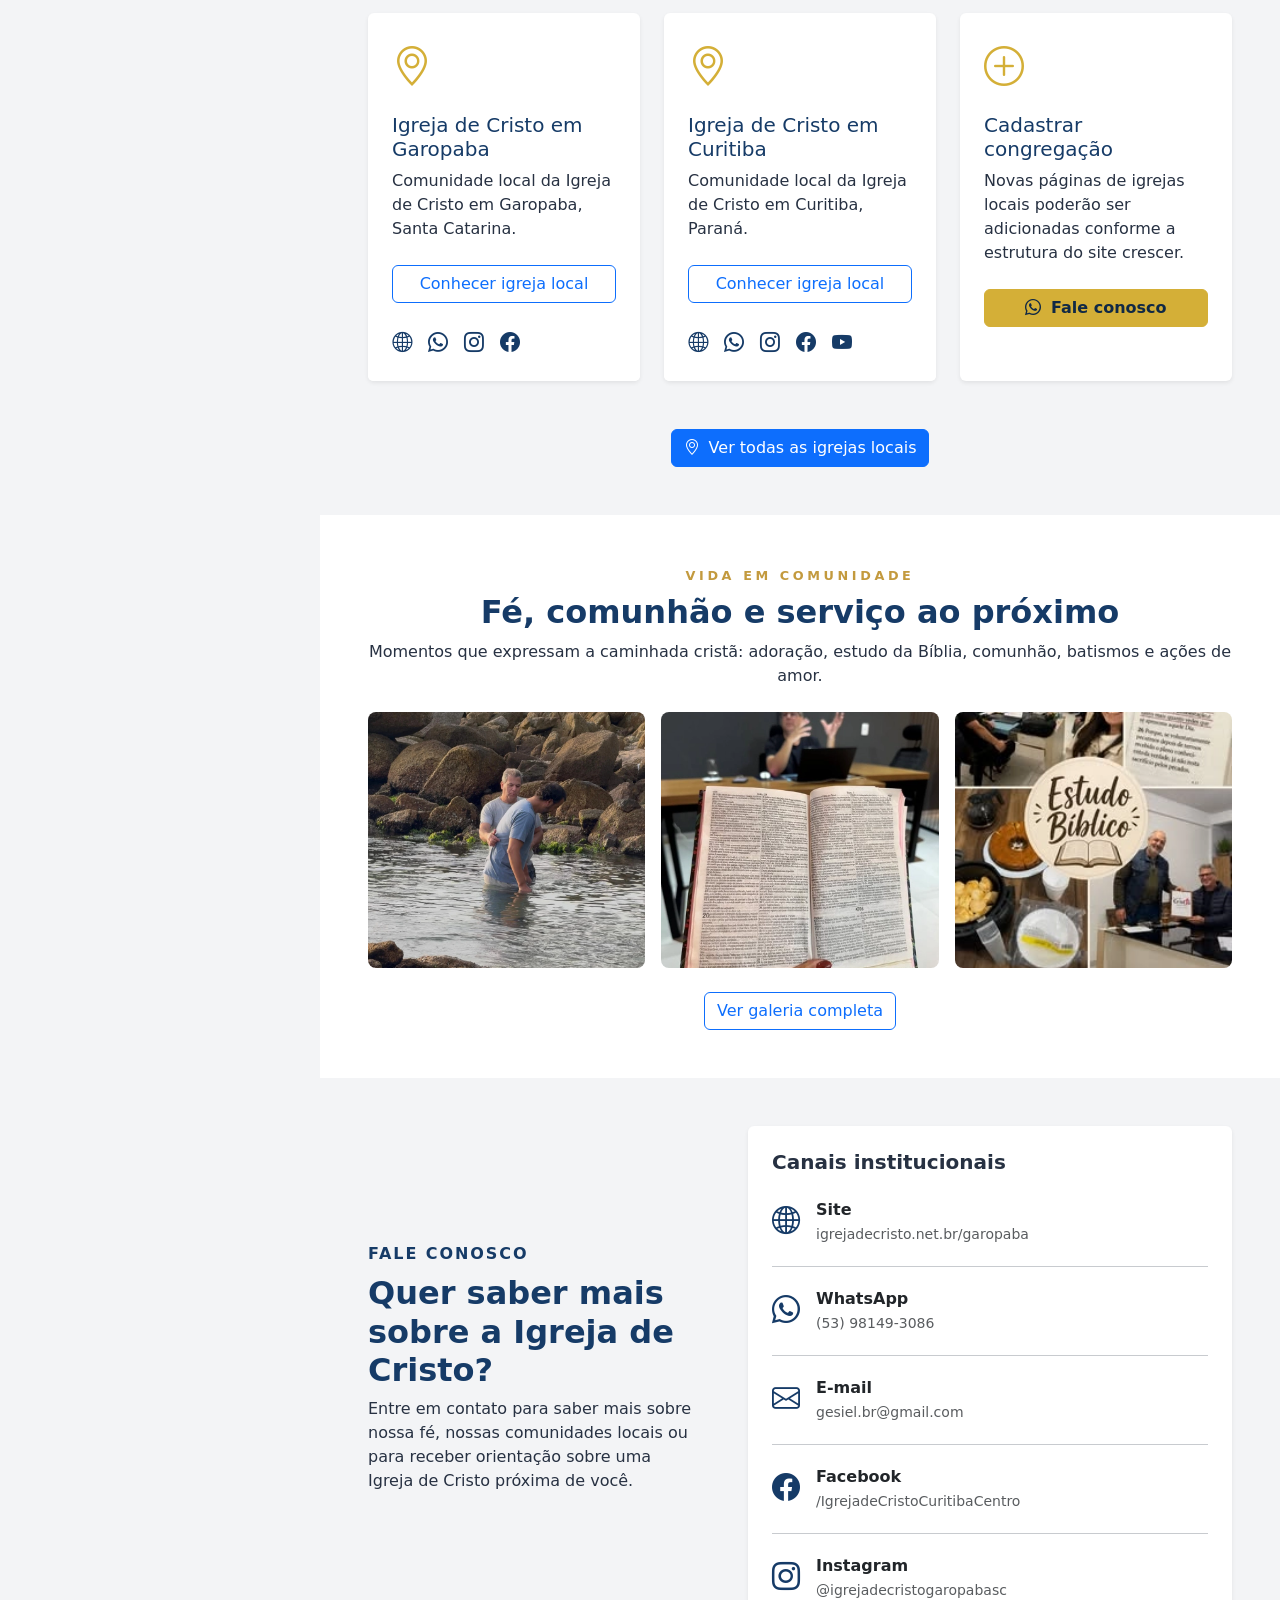
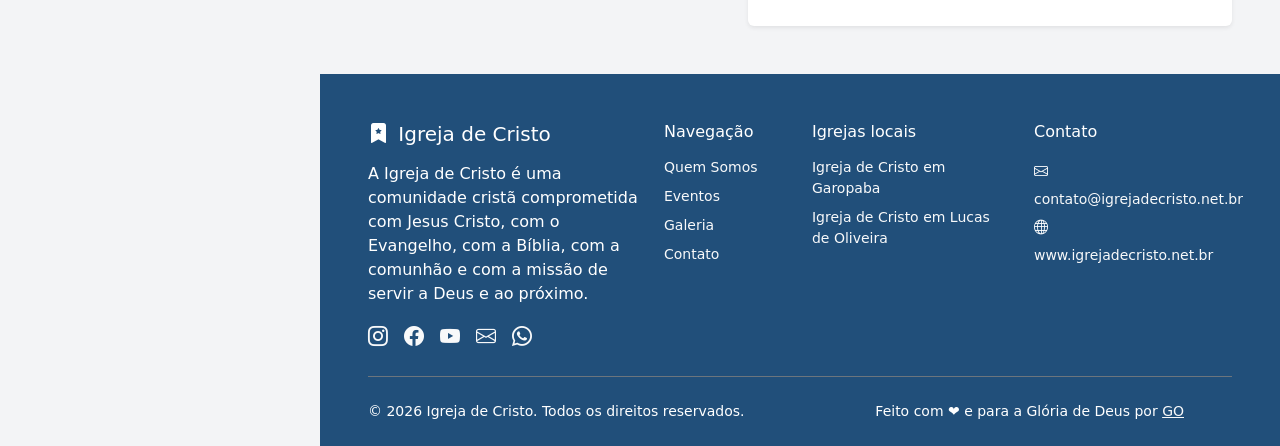
==== commit 39bc34d5: "igrejas e menos premium" ====
--- a/index.html
+++ b/index.html
@@ -115,6 +115,7 @@
         class="navbar navbar-dark px-3 d-flex flex-nowrap align-items-center justify-content-between"
       >
         <a
+          aria-label="Igreja de Cristo - página inicial"
           class="navbar-brand d-flex align-items-center me-2 mb-0 flex-shrink-1"
           href="index.html"
         >
@@ -137,6 +138,7 @@
           <span class="navbar-toggler-icon"></span>
         </button>
       </nav>
+
       <div
         aria-labelledby="menuMobileLabel"
         class="offcanvas offcanvas-start text-bg-dark"
@@ -144,9 +146,10 @@
         tabindex="-1"
       >
         <header class="offcanvas-header border-bottom border-secondary">
-          <p class="offcanvas-title fs-5" id="menuMobileLabel">
+          <p class="offcanvas-title fs-5 mb-0" id="menuMobileLabel">
             Igreja de Cristo
           </p>
+
           <button
             aria-label="Fechar menu"
             class="btn-close btn-close-white"
@@ -154,6 +157,7 @@
             type="button"
           ></button>
         </header>
+
         <nav aria-label="Menu mobile" class="offcanvas-body">
           <ul class="nav flex-column gap-1">
             <li class="nav-item">
@@ -162,47 +166,102 @@
                 class="nav-link sidebar-link rounded-3 px-3 py-2 active"
                 href="index.html"
               >
-                <i aria-hidden="true" class="bi bi-house-door me-2"></i>Início
+                <i aria-hidden="true" class="bi bi-house-door me-2"></i>
+                Início
               </a>
             </li>
+
             <li class="nav-item">
               <a
                 class="nav-link sidebar-link rounded-3 px-3 py-2"
                 href="quem-somos.html"
               >
-                <i aria-hidden="true" class="bi bi-people me-2"></i>Quem Somos
+                <i aria-hidden="true" class="bi bi-people me-2"></i>
+                Quem Somos
               </a>
             </li>
+
+            <li class="nav-item">
+              <a
+                class="nav-link sidebar-link rounded-3 px-3 py-2"
+                href="igrejas.html"
+              >
+                <i aria-hidden="true" class="bi bi-geo-alt me-2"></i>
+                Encontre sua igreja
+              </a>
+            </li>
+
             <li class="nav-item">
               <a
                 class="nav-link sidebar-link rounded-3 px-3 py-2"
                 href="eventos.html"
               >
-                <i aria-hidden="true" class="bi bi-calendar-event me-2"></i
-                >Eventos
+                <i aria-hidden="true" class="bi bi-calendar-event me-2"></i>
+                Eventos
               </a>
             </li>
+
             <li class="nav-item">
               <a
                 class="nav-link sidebar-link rounded-3 px-3 py-2"
                 href="galeria.html"
               >
-                <i aria-hidden="true" class="bi bi-images me-2"></i>Galeria
+                <i aria-hidden="true" class="bi bi-images me-2"></i>
+                Galeria
               </a>
             </li>
+
             <li class="nav-item">
               <a
                 class="nav-link sidebar-link rounded-3 px-3 py-2"
                 href="contato.html"
               >
-                <i aria-hidden="true" class="bi bi-chat-dots me-2"></i>Contato
+                <i aria-hidden="true" class="bi bi-chat-dots me-2"></i>
+                Contato
               </a>
             </li>
           </ul>
+
           <hr class="border-secondary my-4" />
-          <a class="btn btn-gold w-100" href="contato.html#pedido-oracao"
-            >Pedido de oração</a
-          >
+
+          <section aria-labelledby="igrejas-mobile">
+            <h2
+              class="fs-6 text-uppercase text-gold letter-spacing"
+              id="igrejas-mobile"
+            >
+              Igrejas perto de você
+            </h2>
+
+            <a
+              aria-label="Encontrar uma Igreja de Cristo no Brasil"
+              class="btn btn-outline-light w-100 mb-3"
+              href="#igrejas-locais"
+              data-bs-dismiss="offcanvas"
+            >
+              <i aria-hidden="true" class="bi bi-geo-alt me-1"></i>
+              Encontre uma igreja
+            </a>
+          </section>
+
+          <section aria-labelledby="oracao-mobile">
+            <h2
+              class="fs-6 text-uppercase text-gold letter-spacing"
+              id="oracao-mobile"
+            >
+              Precisa de oração?
+            </h2>
+
+            <a
+              aria-label="Enviar pedido de oração pelo WhatsApp em uma nova aba"
+              class="btn btn-gold w-100"
+              href="https://wa.me/5551997032022?text=Ol%C3%A1%2C%20gostaria%20de%20fazer%20um%20pedido%20de%20ora%C3%A7%C3%A3o."
+              rel="noopener noreferrer"
+              target="_blank"
+            >
+              <i aria-hidden="true" class="bi bi-whatsapp me-1"></i>
+              Pedido de oração
+            </a>
+          </section>
         </nav>
       </div>
     </header>
@@ -239,6 +298,7 @@
                   <i aria-hidden="true" class="bi bi-house-door me-2"></i>Início
                 </a>
               </li>
+
               <li class="nav-item">
                 <a
                   class="nav-link sidebar-link rounded-3 px-3 py-2"
@@ -247,6 +307,17 @@
                   <i aria-hidden="true" class="bi bi-people me-2"></i>Quem Somos
                 </a>
               </li>
+
+              <li class="nav-item">
+                <a
+                  class="nav-link sidebar-link rounded-3 px-3 py-2"
+                  href="igrejas.html"
+                >
+                  <i aria-hidden="true" class="bi bi-geo-alt me-2"></i>Encontre
+                  sua igreja
+                </a>
+              </li>
+
               <li class="nav-item">
                 <a
                   class="nav-link sidebar-link rounded-3 px-3 py-2"
@@ -256,6 +327,7 @@
                   >Eventos
                 </a>
               </li>
+
               <li class="nav-item">
                 <a
                   class="nav-link sidebar-link rounded-3 px-3 py-2"
@@ -264,6 +336,7 @@
                   <i aria-hidden="true" class="bi bi-images me-2"></i>Galeria
                 </a>
               </li>
+
               <li class="nav-item">
                 <a
                   class="nav-link sidebar-link rounded-3 px-3 py-2"
@@ -274,23 +347,37 @@
               </li>
             </ul>
           </nav>
-          <section aria-labelledby="igrejas-aside" class="mt-auto pt-3">
+          <section aria-labelledby="igrejas-aside" class="pt-3">
             <h2
               class="fs-6 text-uppercase text-gold letter-spacing"
               id="igrejas-aside"
             >
-              Igrejas locais
+              Igrejas perto de você
             </h2>
-            <p class="small mb-1">
-              Conheça comunidades da Igreja de Cristo no Brasil.
-            </p>
-            <p class="small mb-4">
-              Encontre uma igreja local e participe conosco.
-            </p>
-            <a class="btn btn-outline-light w-100 mb-2" href="#igrejas-locais">
-              Encontrar uma igreja
+            <a
+              aria-label="Encontrar uma Igreja de Cristo no Brasil"
+              class="btn btn-outline-light w-100 mb-2"
+              href="#igrejas-locais"
+            >
+              <i aria-hidden="true" class="bi bi-geo-alt me-1"></i>
+              Encontre uma igreja
             </a>
-            <a class="btn btn-gold w-100" href="contato.html"> Fale conosco </a>
+            <h2
+              class="mt-3 fs-6 text-uppercase text-gold letter-spacing"
+              id="oracao-aside"
+            >
+              Precisa de oração?
+            </h2>
+            <a
+              aria-label="Enviar pedido de oração pelo WhatsApp em uma nova aba"
+              class="btn btn-gold w-100"
+              href="https://wa.me/5551997032022?text=Ol%C3%A1%2C%20gostaria%20de%20fazer%20um%20pedido%20de%20ora%C3%A7%C3%A3o."
+              rel="noopener noreferrer"
+              target="_blank"
+            >
+              <i aria-hidden="true" class="bi bi-whatsapp me-1"></i>
+              Pedido de oração
+            </a>
           </section>
         </aside>
         <main
@@ -545,9 +632,9 @@
                       class="bi bi-geo-alt text-gold fs-1"
                     ></i>
 
-                    <h3 class="h5 text-brand mt-3">
+                    <h4 class="h5 text-brand mt-3">
                       Igreja de Cristo em Garopaba
-                    </h3>
+                    </h4>
 
                     <p class="text-secondary mb-4">
                       Comunidade local da Igreja de Cristo em Garopaba, Santa
@@ -555,12 +642,58 @@
                     </p>
 
                     <a
+                      aria-label="Conhecer a Igreja de Cristo em Garopaba"
                       class="btn btn-outline-primary w-100 mt-auto align-self-start"
                       href="garopaba/"
                     >
                       Conhecer igreja local
                     </a>
                   </div>
+
+                  <footer class="card-footer bg-white border-0 pt-0 px-4 pb-4">
+                    <nav
+                      aria-label="Redes e contatos da Igreja de Cristo em Garopaba"
+                      class="d-flex align-items-center gap-3"
+                    >
+                      <a
+                        aria-label="Site da Igreja de Cristo em Garopaba"
+                        class="text-brand fs-5"
+                        href="garopaba/"
+                      >
+                        <i aria-hidden="true" class="bi bi-globe2"></i>
+                      </a>
+
+                      <a
+                        aria-label="WhatsApp da Igreja de Cristo em Garopaba em uma nova aba"
+                        class="text-brand fs-5"
+                        href="https://wa.me/5551997032022"
+                        rel="noopener noreferrer"
+                        target="_blank"
+                      >
+                        <i aria-hidden="true" class="bi bi-whatsapp"></i>
+                      </a>
+
+                      <a
+                        aria-label="Instagram da Igreja de Cristo em Garopaba em uma nova aba"
+                        class="text-brand fs-5"
+                        href="https://www.instagram.com/igrejadecristogaropabasc/"
+                        rel="noopener noreferrer"
+                        target="_blank"
+                      >
+                        <i aria-hidden="true" class="bi bi-instagram"></i>
+                      </a>
+
+                      <a
+                        aria-label="Facebook da Igreja de Cristo em Garopaba em uma nova aba"
+                        class="text-brand fs-5"
+                        href="#"
+                        rel="noopener noreferrer"
+                        target="_blank"
+                      >
+                        <i aria-hidden="true" class="bi bi-facebook"></i>
+                      </a>
+                    </nav>
+                  </footer>
                 </div>
               </article>
 
@@ -572,21 +705,81 @@
                       class="bi bi-geo-alt text-gold fs-1"
                     ></i>
 
-                    <h3 class="h5 text-brand mt-3">
-                      Igreja de Cristo em Campo Grande
-                    </h3>
+                    <h4 class="h5 text-brand mt-3">
+                      Igreja de Cristo em Curitiba
+                    </h4>
 
                     <p class="text-secondary mb-4">
-                      Comunidade local da Igreja de Cristo em Campo Grande.
-                    </p>
-
-                    <a
+                      Comunidade local da Igreja de Cristo em Curitiba, Paraná.
+                    </p>
+
+                    <a
+                      aria-label="Conhecer a Igreja de Cristo em Curitiba em uma nova aba"
                       class="btn btn-outline-primary w-100 mt-auto align-self-start"
-                      href="lucasdeoliveira/"
+                      href="https://www.igrejadecristo-curitiba.org.br/"
+                      rel="noopener noreferrer"
+                      target="_blank"
                     >
                       Conhecer igreja local
                     </a>
                   </div>
+
+                  <footer class="card-footer bg-white border-0 pt-0 px-4 pb-4">
+                    <nav
+                      aria-label="Redes e contatos da Igreja de Cristo em Curitiba"
+                      class="d-flex align-items-center gap-3"
+                    >
+                      <a
+                        aria-label="Site da Igreja de Cristo em Curitiba em uma nova aba"
+                        class="text-brand fs-5"
+                        href="https://www.igrejadecristo-curitiba.org.br/"
+                        rel="noopener noreferrer"
+                        target="_blank"
+                      >
+                        <i aria-hidden="true" class="bi bi-globe2"></i>
+                      </a>
+
+                      <a
+                        aria-label="WhatsApp da Igreja de Cristo em Curitiba em uma nova aba"
+                        class="text-brand fs-5"
+                        href="#"
+                        rel="noopener noreferrer"
+                        target="_blank"
+                      >
+                        <i aria-hidden="true" class="bi bi-whatsapp"></i>
+                      </a>
+
+                      <a
+                        aria-label="Instagram da Igreja de Cristo em Curitiba em uma nova aba"
+                        class="text-brand fs-5"
+                        href="#"
+                        rel="noopener noreferrer"
+                        target="_blank"
+                      >
+                        <i aria-hidden="true" class="bi bi-instagram"></i>
+                      </a>
+
+                      <a
+                        aria-label="Facebook da Igreja de Cristo em Curitiba em uma nova aba"
+                        class="text-brand fs-5"
+                        href="https://www.facebook.com/IgrejadeCristoCuritibaCentro"
+                        rel="noopener noreferrer"
+                        target="_blank"
+                      >
+                        <i aria-hidden="true" class="bi bi-facebook"></i>
+                      </a>
+
+                      <a
+                        aria-label="YouTube da Igreja de Cristo em Curitiba em uma nova aba"
+                        class="text-brand fs-5"
+                        href="https://www.youtube.com/@IgrejadeCristoCuritiba"
+                        rel="noopener noreferrer"
+                        target="_blank"
+                      >
+                        <i aria-hidden="true" class="bi bi-youtube"></i>
+                      </a>
+                    </nav>
+                  </footer>
                 </div>
               </article>
 
@@ -598,7 +791,7 @@
                       class="bi bi-plus-circle text-gold fs-1"
                     ></i>
 
-                    <h3 class="h5 text-brand mt-3">Solicite sua igreja aqui</h3>
+                    <h3 class="h5 text-brand mt-3">Cadastrar congregação</h3>
 
                     <p class="text-secondary mb-4">
                       Novas páginas de igrejas locais poderão ser adicionadas
@@ -606,14 +799,28 @@
                     </p>
 
                     <a
-                      class="btn btn-outline-primary w-100 mt-auto align-self-start"
-                      href="contato.html"
-                    >
+                      aria-label="Fale conosco pelo WhatsApp em uma nova aba"
+                      class="btn btn-gold w-100"
+                      href="https://wa.me/5551997032022?text=Quero%20colocar%20a%20minha%20congrega%C3%A7%C3%A3o%20no%20site%20da%20Igreja%20de%20Cristo."
+                      rel="noopener noreferrer"
+                      target="_blank"
+                    >
+                      <i aria-hidden="true" class="bi bi-whatsapp me-1"></i>
                       Fale conosco
                     </a>
                   </div>
                 </div>
               </article>
+            </div>
+            <div class="text-center mt-5">
+              <a
+                aria-label="Ver todas as igrejas locais da Igreja de Cristo"
+                class="btn btn-primary"
+                href="igrejas.html"
+              >
+                <i aria-hidden="true" class="bi bi-geo-alt me-1"></i>
+                Ver todas as igrejas locais
+              </a>
             </div>
           </section>
           <!-- <section
@@ -894,17 +1101,38 @@
               <div class="col-lg-7">
                 <div class="card border-0 shadow-sm p-4">
                   <h3 class="h5 fw-semibold mb-4">Canais institucionais</h3>
+
                   <div class="d-flex flex-column gap-3">
                     <a
-                      href="https://wa.me/5553981493086"
-                      target="_blank"
-                      rel="noopener noreferrer"
                       class="d-flex align-items-center gap-3 text-decoration-none text-dark"
+                      href="https://www.igrejadecristo.net.br/garopaba/"
                     >
                       <i
                         aria-hidden="true"
-                        class="bi bi-whatsapp fs-3 text-gold"
+                        class="bi bi-globe2 fs-3 text-brand"
                       ></i>
+
+                      <div>
+                        <div class="fw-semibold">Site</div>
+                        <small class="text-muted"
+                          >igrejadecristo.net.br/garopaba</small
+                        >
+                      </div>
+                    </a>
+
+                    <hr class="my-1" />
+
+                    <a
+                      class="d-flex align-items-center gap-3 text-decoration-none text-dark"
+                      href="https://wa.me/5553981493086"
+                      rel="noopener noreferrer"
+                      target="_blank"
+                    >
+                      <i
+                        aria-hidden="true"
+                        class="bi bi-whatsapp fs-3 text-brand"
+                      ></i>
+
                       <div>
                         <div class="fw-semibold">WhatsApp</div>
                         <small class="text-muted">(53) 98149-3086</small>
@@ -914,13 +1142,14 @@
                     <hr class="my-1" />
 
                     <a
+                      class="d-flex align-items-center gap-3 text-decoration-none text-dark"
                       href="mailto:gesiel.br@gmail.com"
-                      class="d-flex align-items-center gap-3 text-decoration-none text-dark"
                     >
                       <i
                         aria-hidden="true"
-                        class="bi bi-envelope fs-3 text-gold"
+                        class="bi bi-envelope fs-3 text-brand"
                       ></i>
+
                       <div>
                         <div class="fw-semibold">E-mail</div>
                         <small class="text-muted">gesiel.br@gmail.com</small>
@@ -930,15 +1159,16 @@
                     <hr class="my-1" />
 
                     <a
+                      class="d-flex align-items-center gap-3 text-decoration-none text-dark"
                       href="https://www.facebook.com/IgrejadeCristoCuritibaCentro"
+                      rel="noopener noreferrer"
                       target="_blank"
-                      rel="noopener noreferrer"
-                      class="d-flex align-items-center gap-3 text-decoration-none text-dark"
                     >
                       <i
                         aria-hidden="true"
-                        class="bi bi-facebook fs-3 text-gold"
+                        class="bi bi-facebook fs-3 text-brand"
                       ></i>
+
                       <div>
                         <div class="fw-semibold">Facebook</div>
                         <small class="text-muted"
@@ -950,15 +1180,16 @@
                     <hr class="my-1" />
 
                     <a
+                      class="d-flex align-items-center gap-3 text-decoration-none text-dark"
                       href="https://www.instagram.com/igrejadecristogaropabasc/"
+                      rel="noopener noreferrer"
                       target="_blank"
-                      rel="noopener noreferrer"
-                      class="d-flex align-items-center gap-3 text-decoration-none text-dark"
                     >
                       <i
                         aria-hidden="true"
-                        class="bi bi-instagram fs-3 text-gold"
+                        class="bi bi-instagram fs-3 text-brand"
                       ></i>
+
                       <div>
                         <div class="fw-semibold">Instagram</div>
                         <small class="text-muted"
@@ -981,7 +1212,10 @@
                   aria-labelledby="footer-links"
                   class="col-6 col-md-3 col-xl-2 order-1 order-md-2"
                 >
-                  <h2 class="h6 text-gold mb-3" id="footer-links">Navegação</h2>
+                  <h2 class="h6 text-white mb-3" id="footer-links">
+                    Navegação
+                  </h2>
+
                   <ul class="list-unstyled small d-grid gap-2">
                     <li>
                       <a
@@ -1018,9 +1252,10 @@
                   aria-labelledby="footer-cultos"
                   class="col-6 col-md-3 col-xl-3 order-2 order-md-3"
                 >
-                  <h2 class="h6 text-gold mb-3" id="footer-cultos">
+                  <h2 class="h6 text-white mb-3" id="footer-cultos">
                     Igrejas locais
                   </h2>
+
                   <ul class="list-unstyled text-white small d-grid gap-2">
                     <li>
                       <a
@@ -1043,10 +1278,15 @@
                   aria-labelledby="footer-contact"
                   class="col-xl-3 order-3 order-md-4"
                 >
-                  <h2 class="h6 text-gold mb-3" id="footer-contact">Contato</h2>
+                  <h2 class="h6 text-white mb-3" id="footer-contact">
+                    Contato
+                  </h2>
 
                   <address class="text-white small lh-lg mb-3">
-                    <i aria-hidden="true" class="bi bi-envelope me-2"></i>
+                    <i
+                      aria-hidden="true"
+                      class="bi bi-envelope me-2 text-white"
+                    ></i>
                     <a
                       class="link-light text-decoration-none"
                       href="mailto:contato@igrejadecristo.net.br"
@@ -1055,7 +1295,10 @@
                     </a>
                     <br />
 
-                    <i aria-hidden="true" class="bi bi-globe me-2"></i>
+                    <i
+                      aria-hidden="true"
+                      class="bi bi-globe me-2 text-white"
+                    ></i>
                     <a
                       class="link-light text-decoration-none"
                       href="https://www.igrejadecristo.net.br/"
@@ -1071,23 +1314,25 @@
                   aria-labelledby="footer-brand"
                   class="col-md-6 col-xl-4 order-4 order-md-1"
                 >
-                  <h2 class="h5 text-gold mb-3" id="footer-brand">
+                  <h2 class="h5 text-white mb-3" id="footer-brand">
                     <i
                       aria-hidden="true"
-                      class="bi bi-bookmark-star-fill text-gold me-1"
+                      class="bi bi-bookmark-star-fill text-white me-1"
                     ></i>
                     Igreja de Cristo
                   </h2>
+
                   <p class="text-white">
                     A Igreja de Cristo é uma comunidade cristã comprometida com
                     Jesus Cristo, com o Evangelho, com a Bíblia, com a comunhão
                     e com a missão de servir a Deus e ao próximo.
                   </p>
+
                   <nav aria-label="Redes sociais" class="d-flex gap-3">
                     <a
                       aria-label="Instagram"
                       href="https://www.instagram.com/igrejadecristogaropabasc/"
-                      class="text-gold fs-5"
+                      class="link-light fs-5"
                       target="_blank"
                       rel="noopener noreferrer"
                     >
@@ -1097,7 +1342,7 @@
                     <a
                       aria-label="Facebook"
                       href="https://www.facebook.com/IgrejadeCristoCuritibaCentro"
-                      class="text-gold fs-5"
+                      class="link-light fs-5"
                       target="_blank"
                       rel="noopener noreferrer"
                     >
@@ -1107,7 +1352,7 @@
                     <a
                       aria-label="YouTube"
                       href="https://www.youtube.com/@IgrejadeCristoCuritiba"
-                      class="text-gold fs-5"
+                      class="link-light fs-5"
                       target="_blank"
                       rel="noopener noreferrer"
                     >
@@ -1117,7 +1362,7 @@
                     <a
                       aria-label="E-mail"
                       href="mailto:gesiel.br@gmail.com"
-                      class="text-gold fs-5"
+                      class="link-light fs-5"
                     >
                       <i aria-hidden="true" class="bi bi-envelope"></i>
                     </a>
@@ -1126,7 +1371,7 @@
                       aria-label="WhatsApp"
                       href="https://wa.me/5553981493086"
                       target="_blank"
-                      class="text-gold fs-5"
+                      class="link-light fs-5"
                       rel="noopener noreferrer"
                     >
                       <i aria-hidden="true" class="bi bi-whatsapp"></i>
@@ -1134,6 +1379,7 @@
                   </nav>
                 </div>
               </div>
+
               <div
                 class="border-top border-secondary pt-4 d-md-flex justify-content-between align-items-center small text-white"
               >
@@ -1141,24 +1387,28 @@
                   © <span data-current-year="">2026</span> Igreja de Cristo.
                   Todos os direitos reservados.
                 </p>
+
                 <p class="mb-0 me-0 me-lg-5">
-                  <!--  <a
-                    class="link-light text-decoration-none"
-                    href="#"
-                    >Política de Privacidade</a
-                  >
-                  ·
-                  <a
-                    class="link-light text-decoration-none"
-                    href="#"
-                    >Termos de Uso</a
-                  > -->
+                  <!--
+        <a
+          class="link-light text-decoration-none"
+          href="#"
+          >Política de Privacidade</a
+        >
+        ·
+        <a
+          class="link-light text-decoration-none"
+          href="#"
+          >Termos de Uso</a
+        >
+        -->
+
                   Feito com ❤ e para a Glória de Deus por
                   <a
-                    class="link-light"
+                    class="link-light text-decoration-underline"
                     href="https://gesieloliveira.com.br"
                     rel="noopener noreferrer"
-                    style="color: var(--brand-gold); text-decoration: underline"
+                    target="_blank"
                     >GO</a
                   >
                 </p>
--- a/assets/css/styles.css
+++ b/assets/css/styles.css
@@ -17,8 +17,13 @@
 body {
   background-color: var(--brand-gray);
 }
+/* bg mais escuro */
+/* .bg-brand {
+  background-color: var(--brand-blue) !important;
+} */
+/* bg mais claro */
 .bg-brand {
-  background-color: var(--brand-blue) !important;
+  background-color: #214f7a !important;
 }
 .bg-soft {
   background-color: var(--brand-gray);
@@ -97,11 +102,26 @@
   height: 0.2rem;
   background-color: var(--brand-gold);
 }
-.page-hero {
+/* .page-hero {
   background:
     linear-gradient(100deg, rgba(16, 41, 69, 0.97), rgba(22, 59, 103, 0.84)),
     url("https://images.unsplash.com/photo-1507692049790-de58290a4334?auto=format&fit=crop&w=1600&q=80")
       center/cover;
+} 
+.page-hero {
+  background:
+    linear-gradient(100deg, rgba(16, 41, 69, 0.97), rgba(22, 59, 103, 0.84)),
+    url("/assets/img/A-IGREJA-VERDADEIRAMENTE-APOSTOLICA.jpg") center/cover;
+}*/
+/* .page-hero {
+  background:
+    linear-gradient(100deg, rgba(16, 41, 69, 0.97), rgba(22, 59, 103, 0.84)),
+    url("/assets/img/culto-igreja-de-cristo.png") center/cover;
+} */
+.page-hero {
+  background:
+    linear-gradient(100deg, rgba(32, 78, 124, 0.82), rgba(73, 124, 174, 0.5)),
+    url("/assets/img/culto-igreja-de-cristo.png") center/cover;
 }
 .event-date {
   /* min-width: 4.8rem; */
@@ -118,9 +138,9 @@
   height: 16rem;
   object-fit: cover;
 }
-.object-cover {
-  object-fit: cover;
-}
+/* .object-cover {
+  object-fit: cover;
+} */
 .hover-lift {
   transition:
     transform 0.2s ease,
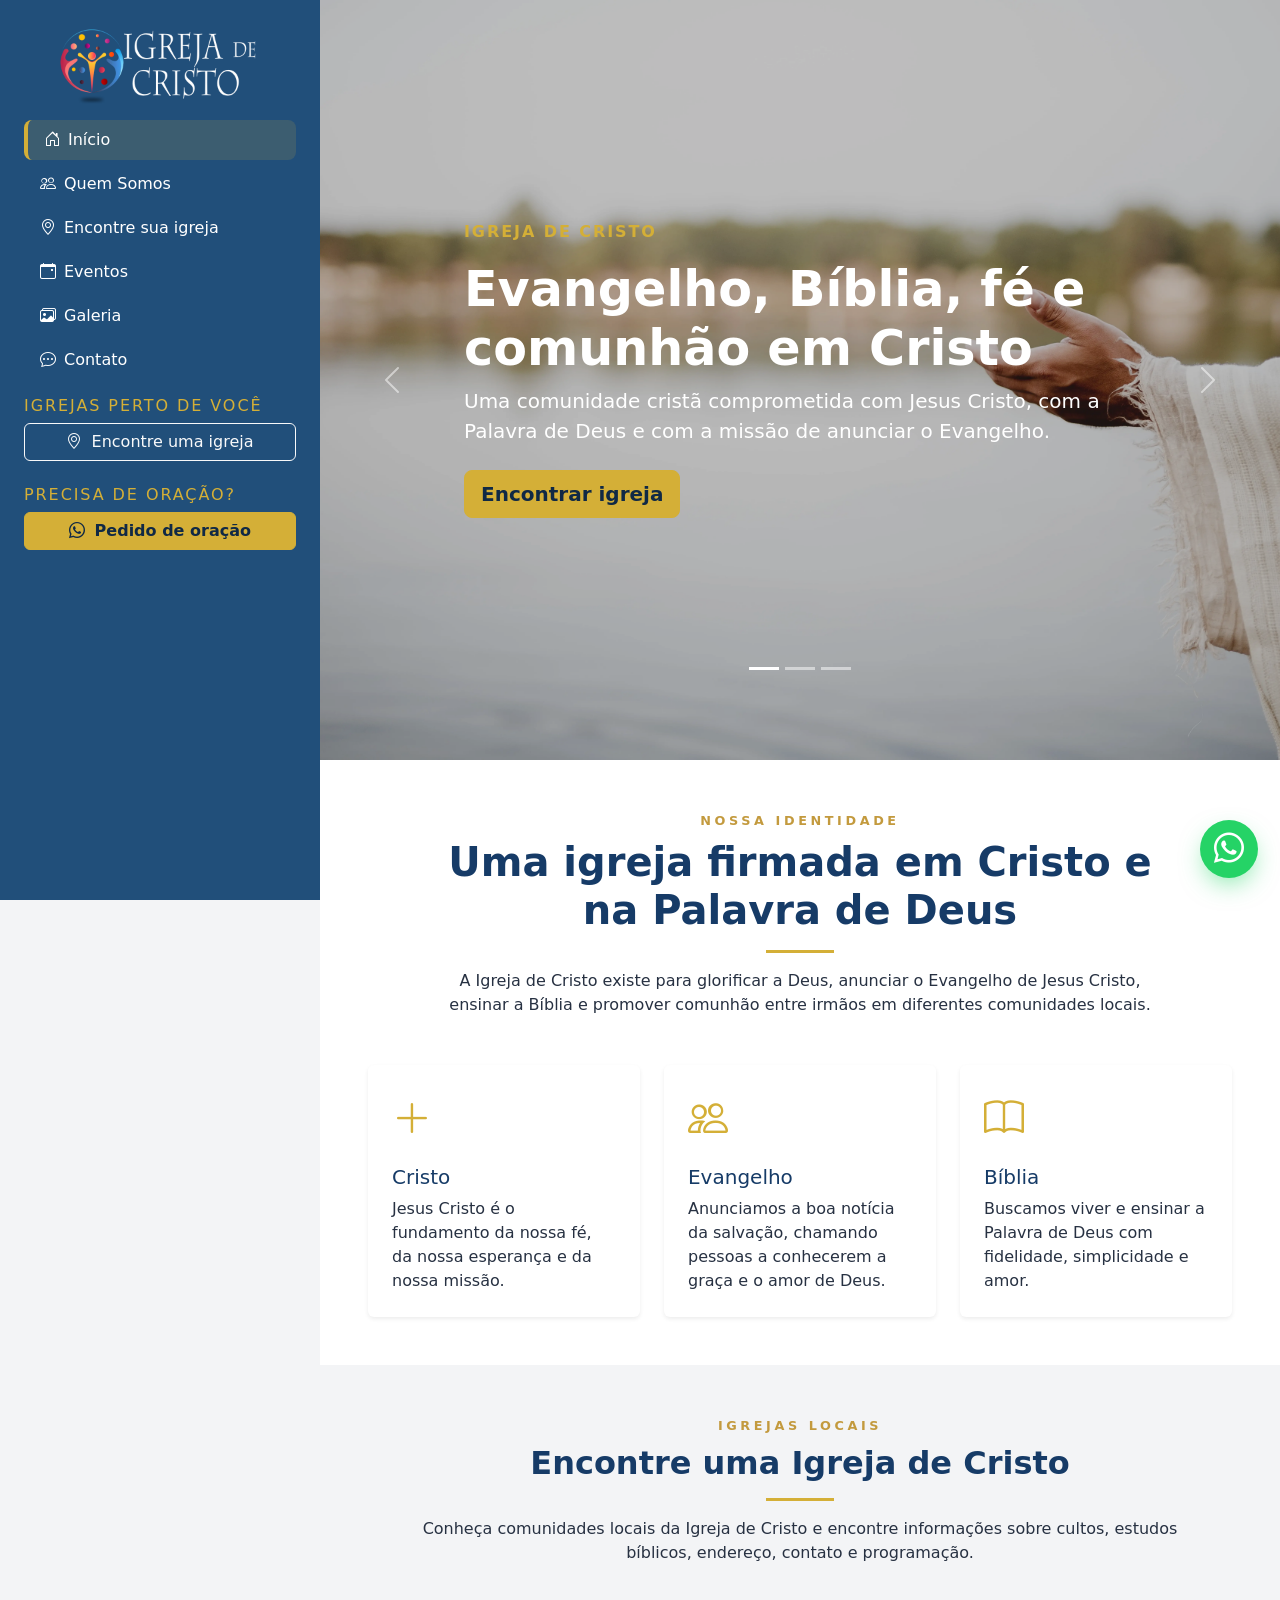
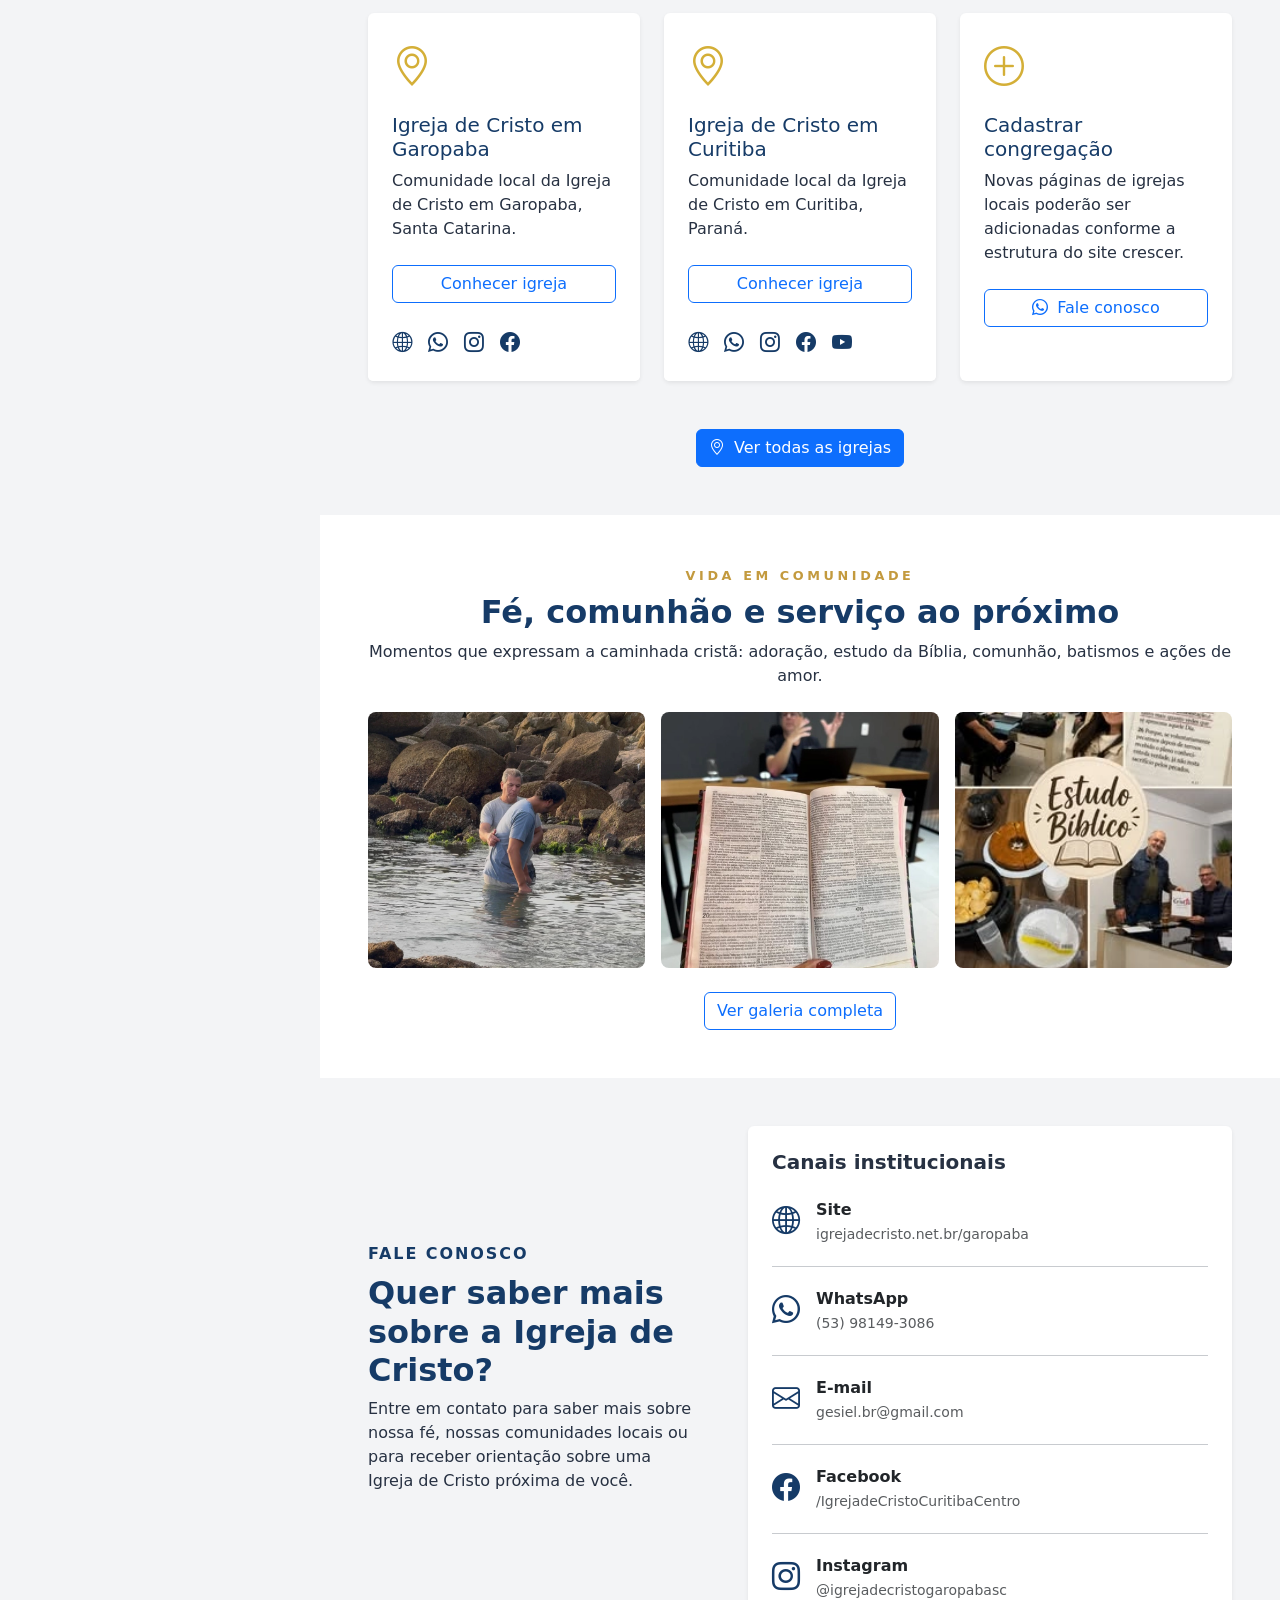
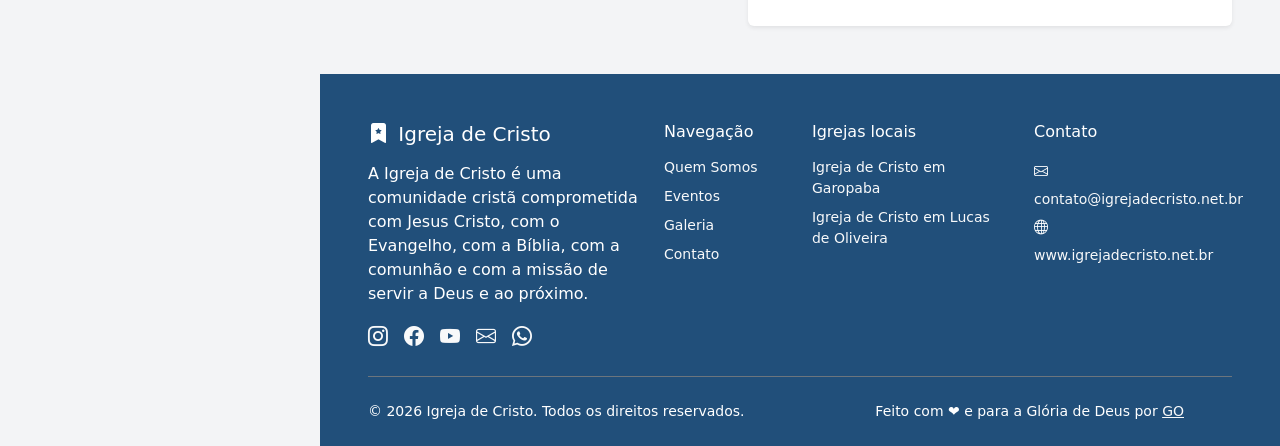
==== commit 429a62d4: "Endereços e ajustes" ====
--- a/index.html
+++ b/index.html
@@ -443,7 +443,7 @@
                       Palavra de Deus e com a missão de anunciar o Evangelho.
                     </p>
                     <a class="btn btn-gold btn-lg mt-2" href="#igrejas-locais">
-                      Encontre uma igreja local
+                      Encontrar igreja
                     </a>
                   </div>
                 </article>
@@ -504,7 +504,7 @@
                       adorar a Deus, servir pessoas e proclamar a Palavra.
                     </p>
                     <a class="btn btn-gold btn-lg mt-2" href="#igrejas-locais">
-                      Ver igrejas locais
+                      Ver igrejas
                     </a>
                   </div>
                 </article>
@@ -646,7 +646,7 @@
                       class="btn btn-outline-primary w-100 mt-auto align-self-start"
                       href="garopaba/"
                     >
-                      Conhecer igreja local
+                      Conhecer igreja
                     </a>
                   </div>
 
@@ -720,7 +720,7 @@
                       rel="noopener noreferrer"
                       target="_blank"
                     >
-                      Conhecer igreja local
+                      Conhecer igreja
                     </a>
                   </div>
 
@@ -800,7 +800,7 @@
 
                     <a
                       aria-label="Fale conosco pelo WhatsApp em uma nova aba"
-                      class="btn btn-gold w-100"
+                      class="btn btn-outline-primary w-100 align-self-start"
                       href="https://wa.me/5551997032022?text=Quero%20colocar%20a%20minha%20congrega%C3%A7%C3%A3o%20no%20site%20da%20Igreja%20de%20Cristo."
                       rel="noopener noreferrer"
                       target="_blank"
@@ -819,7 +819,7 @@
                 href="igrejas.html"
               >
                 <i aria-hidden="true" class="bi bi-geo-alt me-1"></i>
-                Ver todas as igrejas locais
+                Ver todas as igrejas
               </a>
             </div>
           </section>
